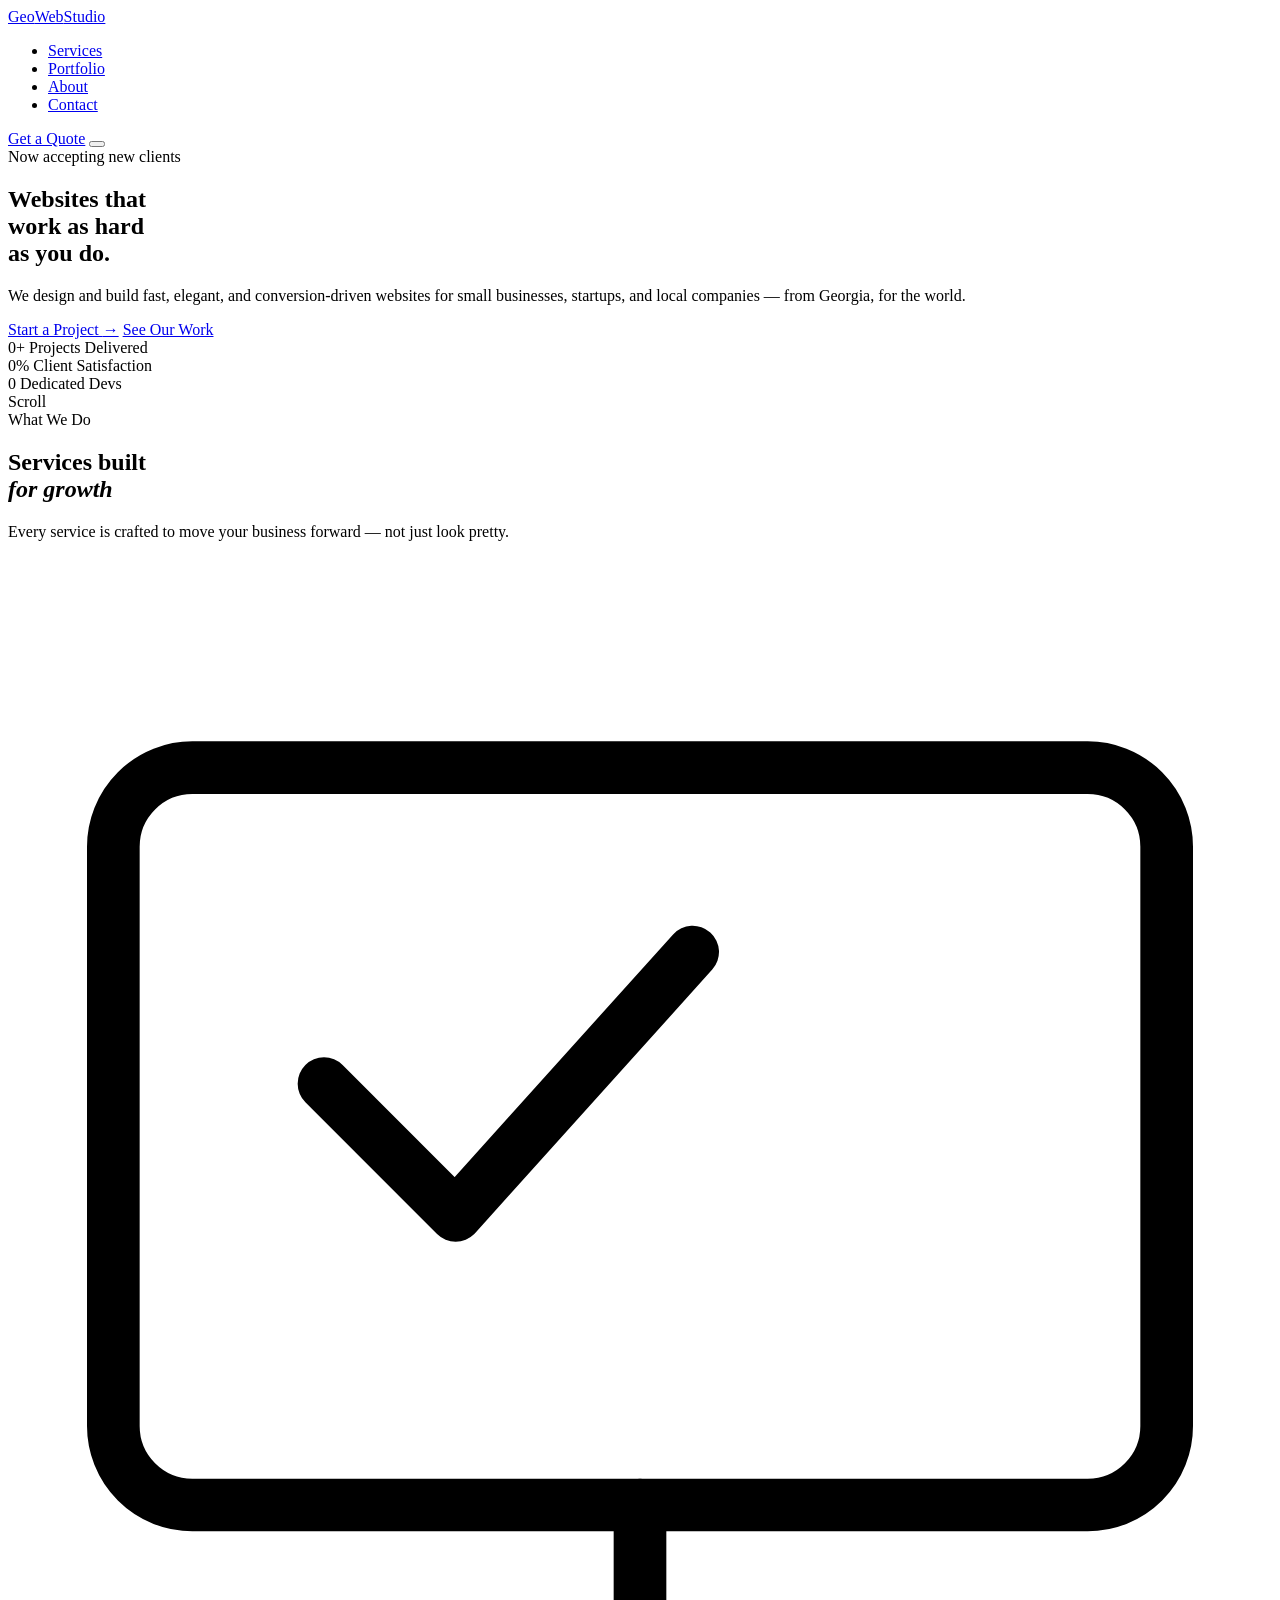
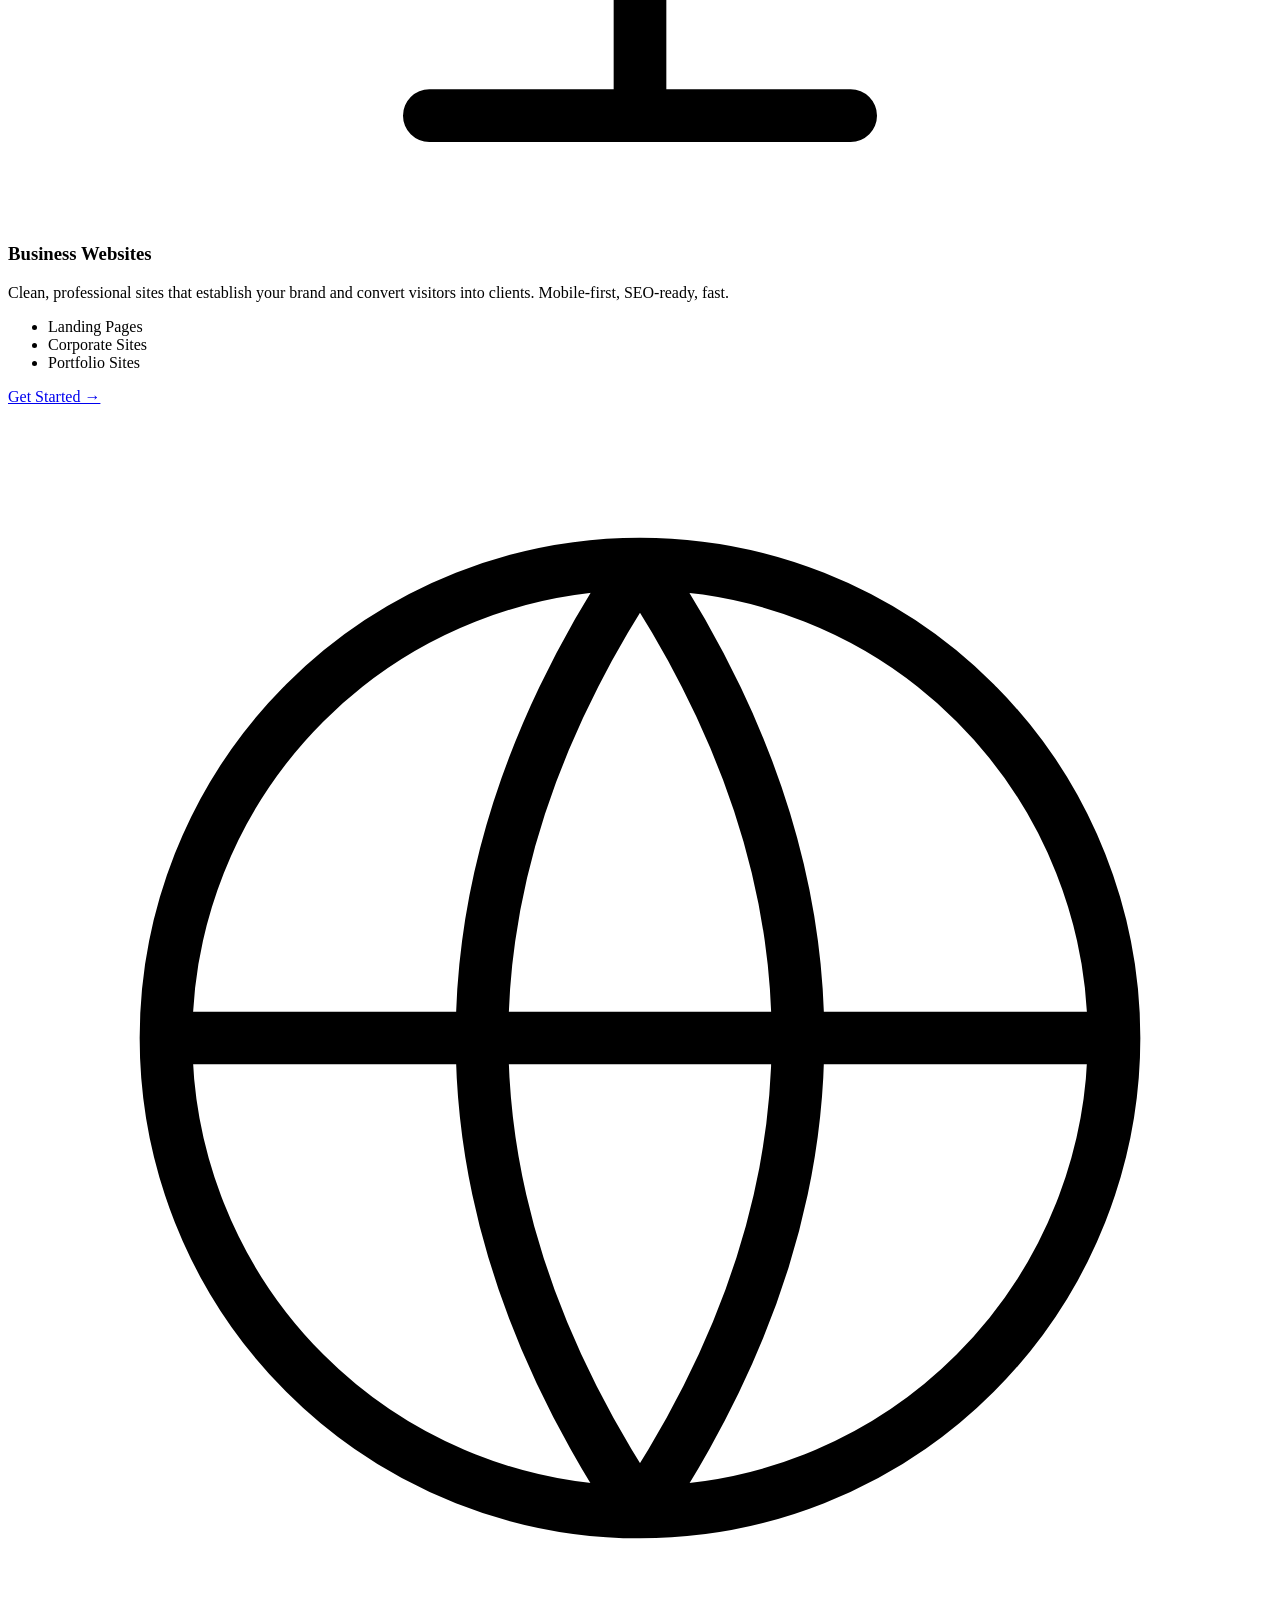
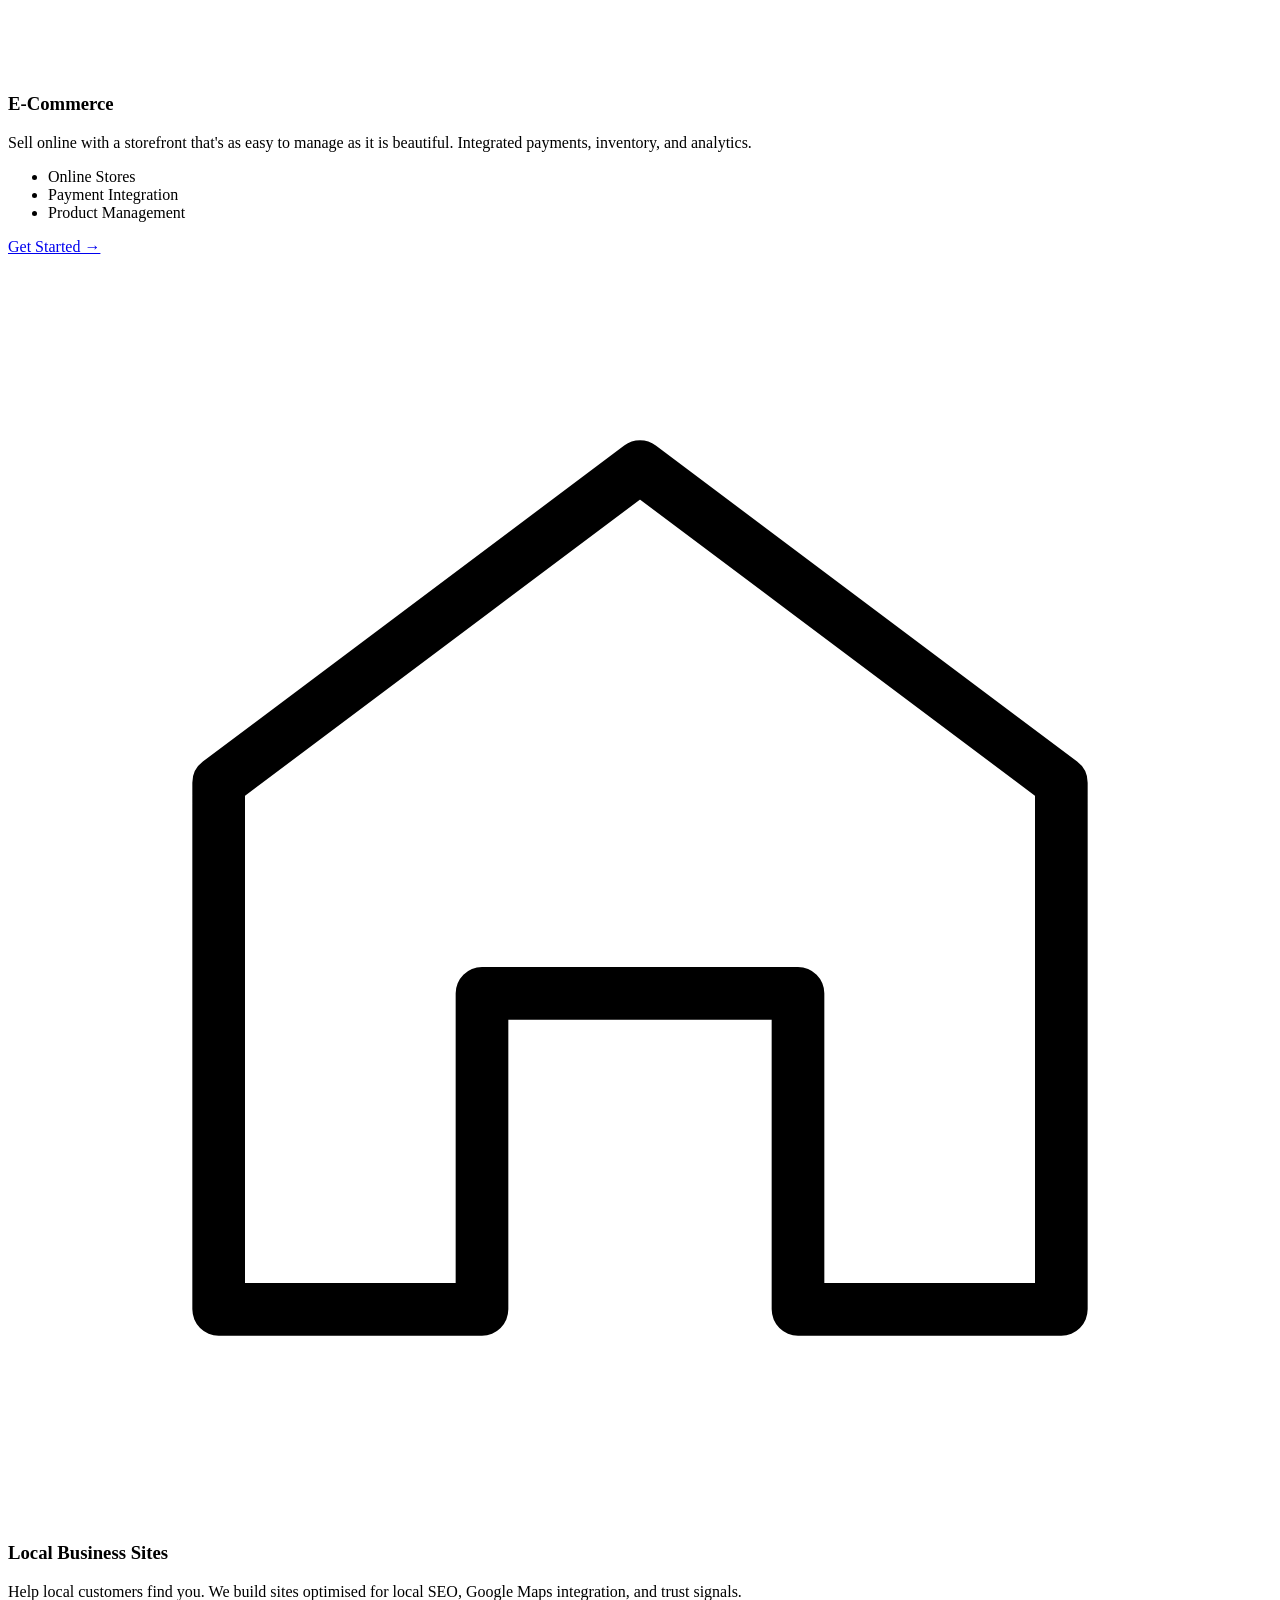
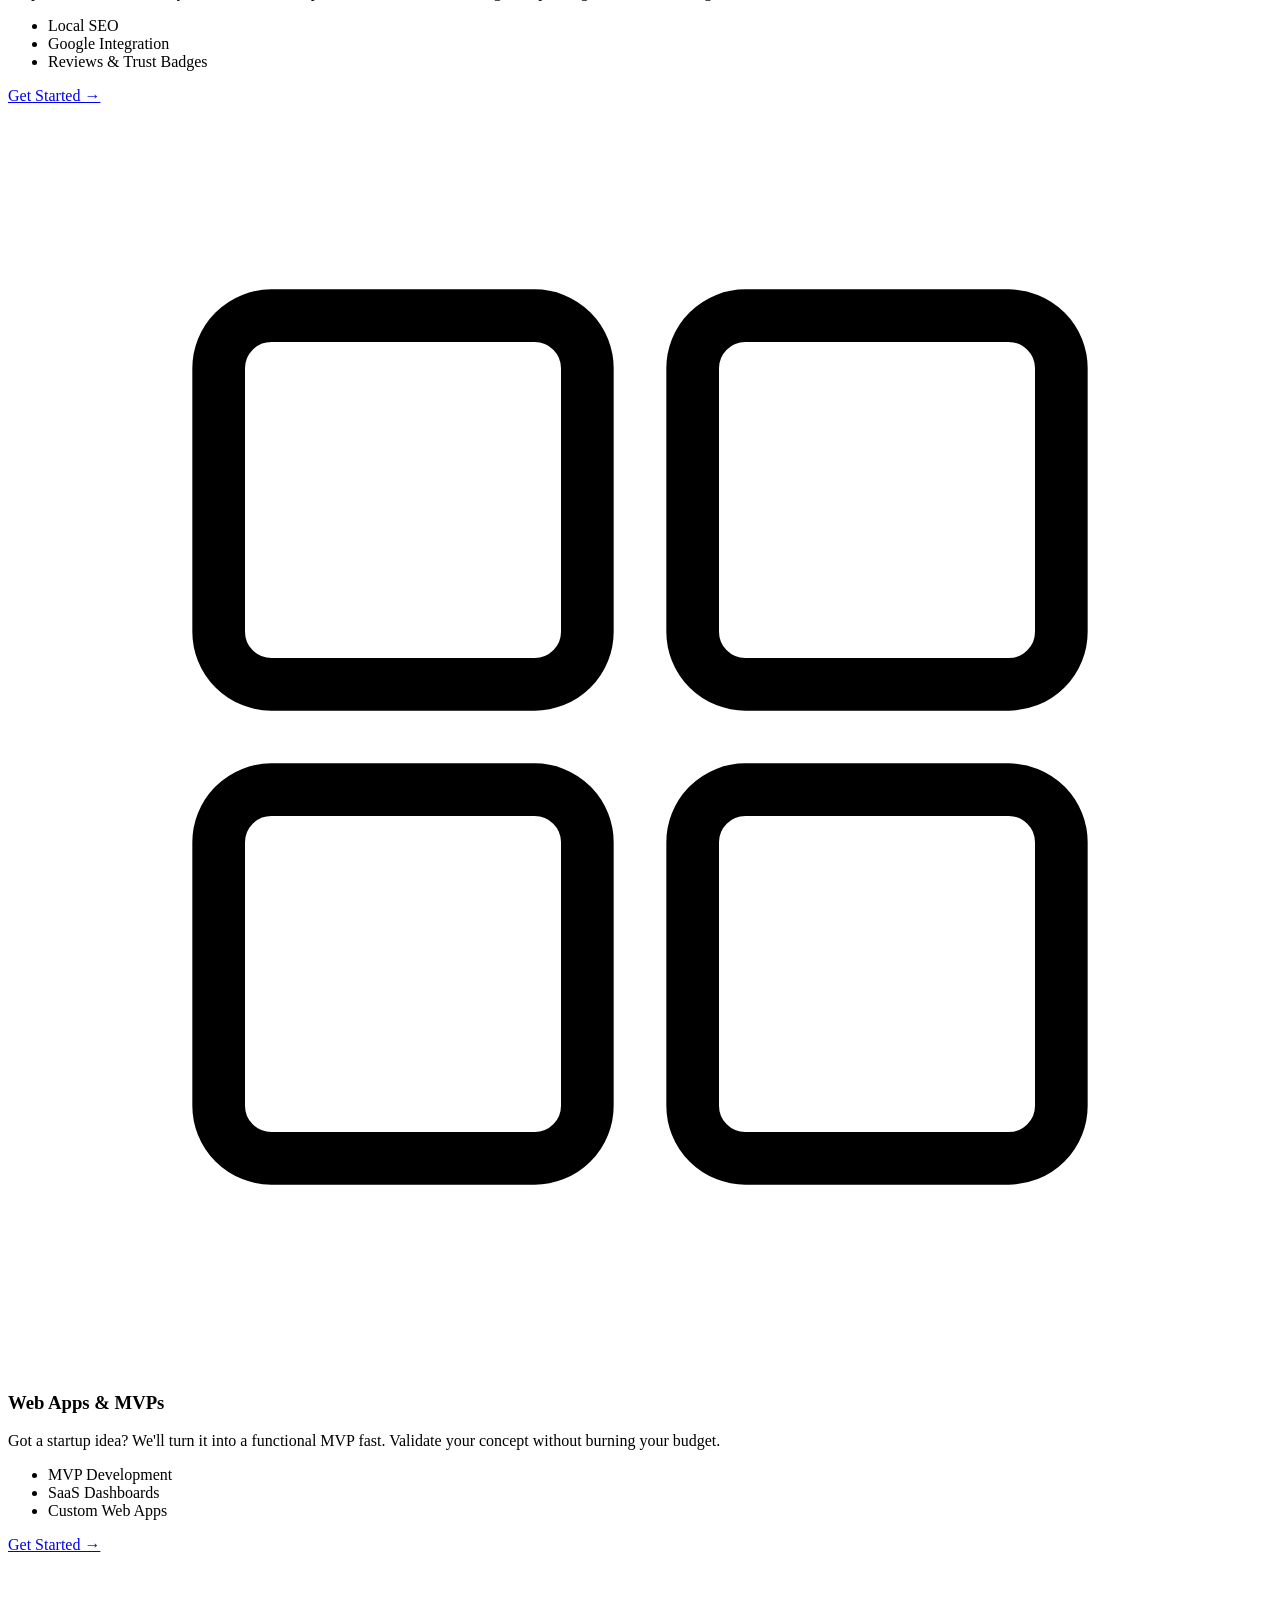
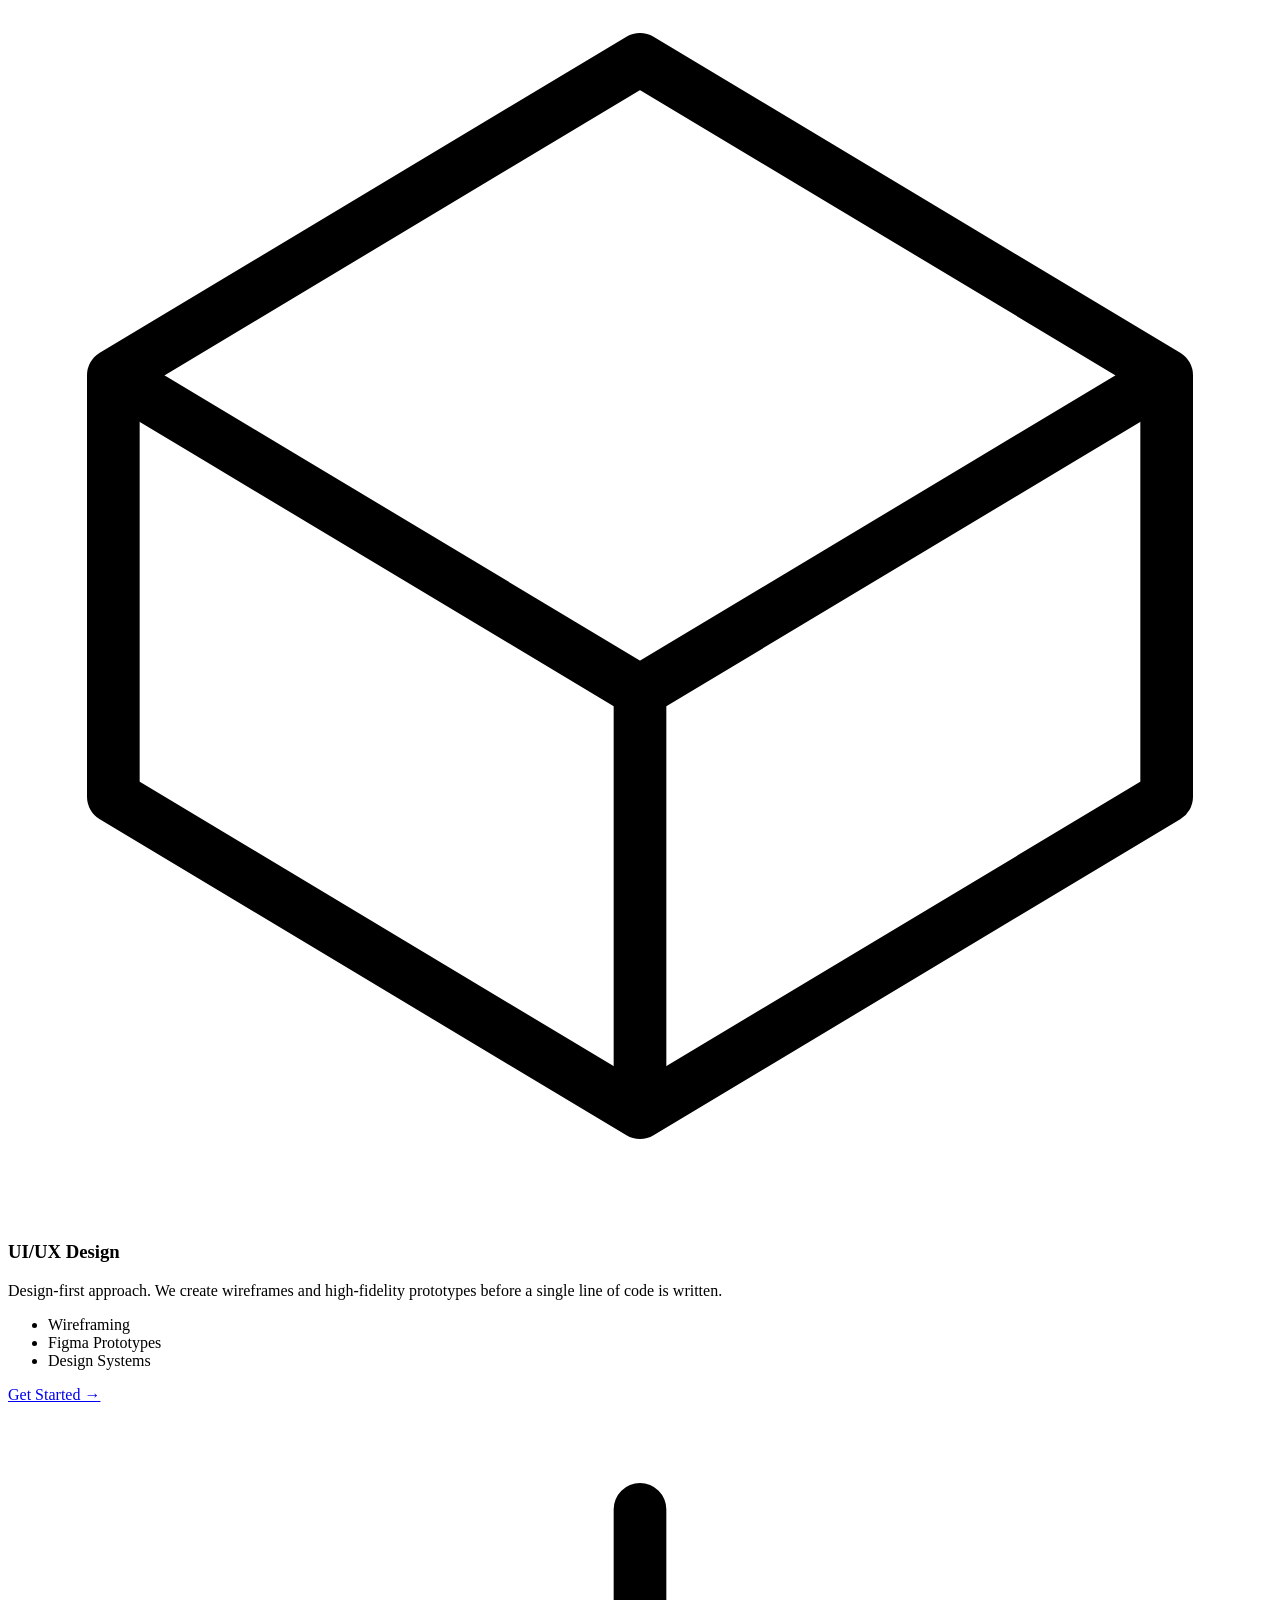
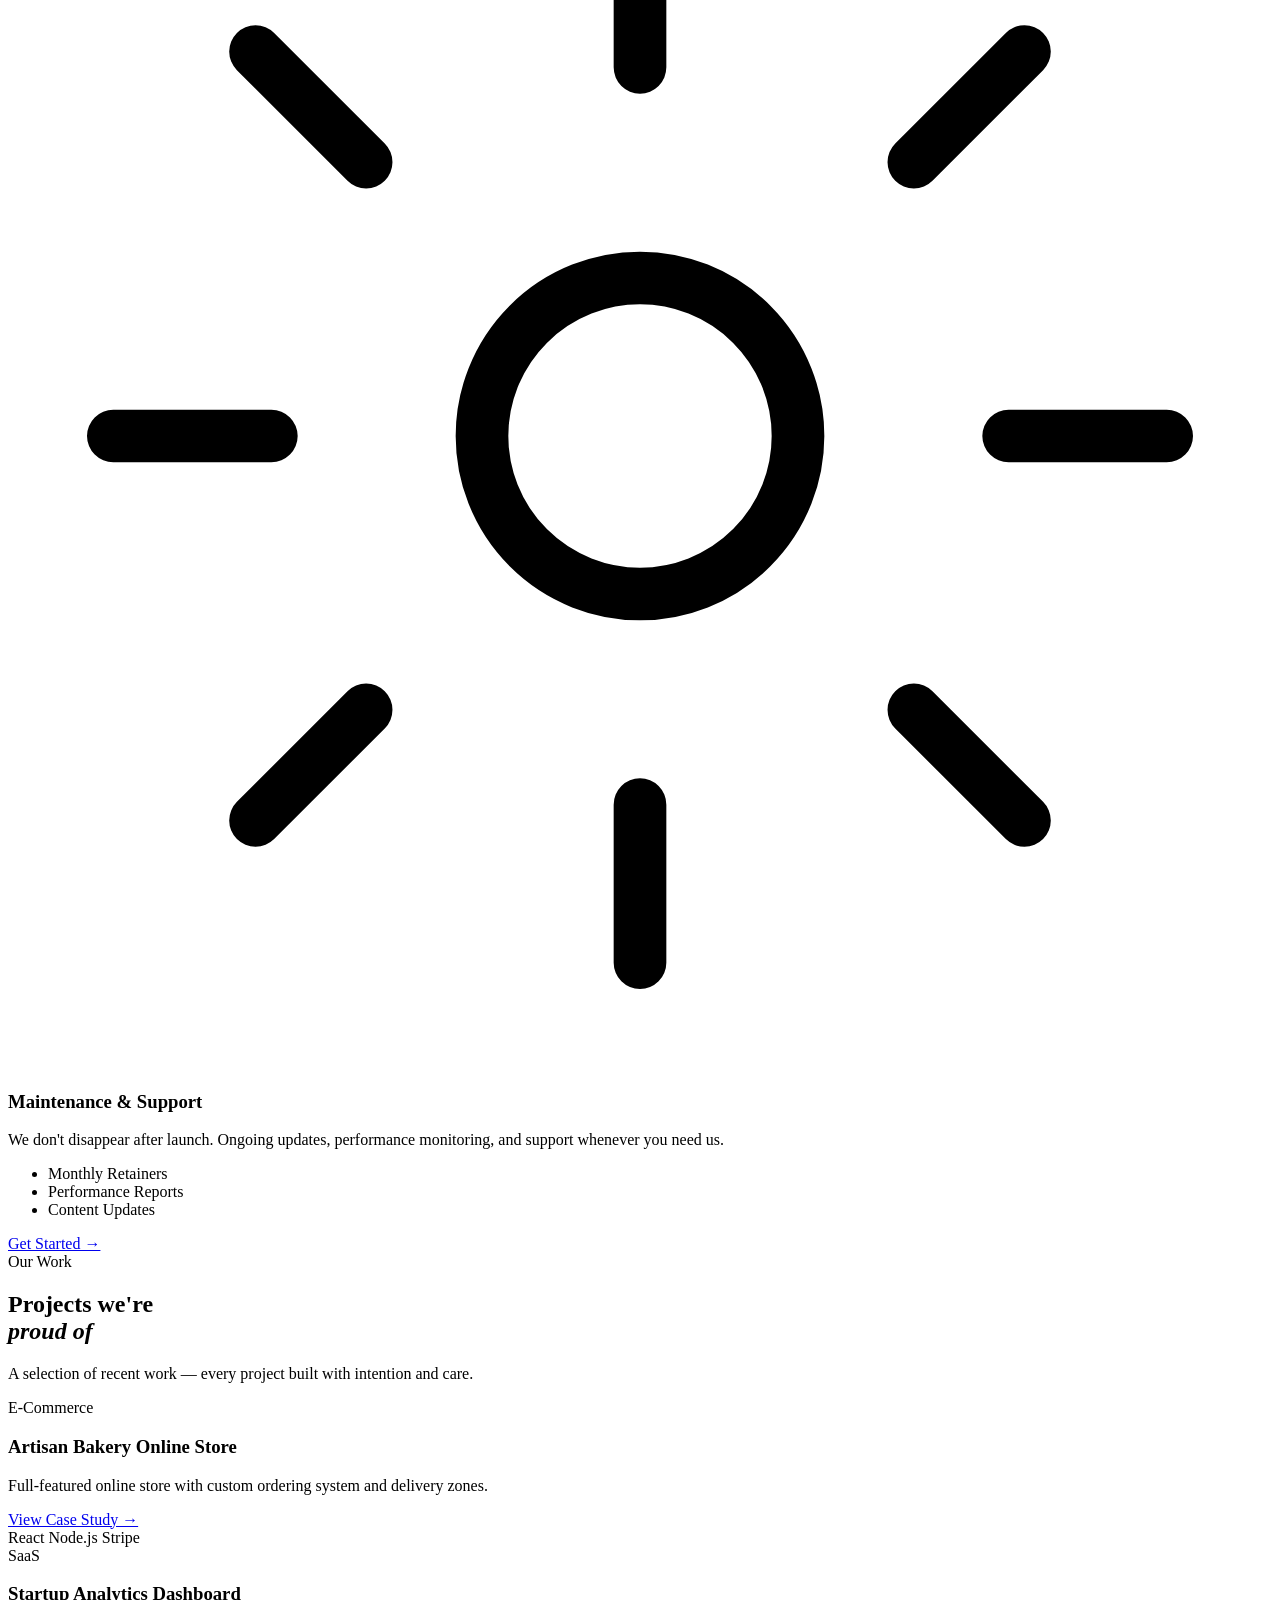
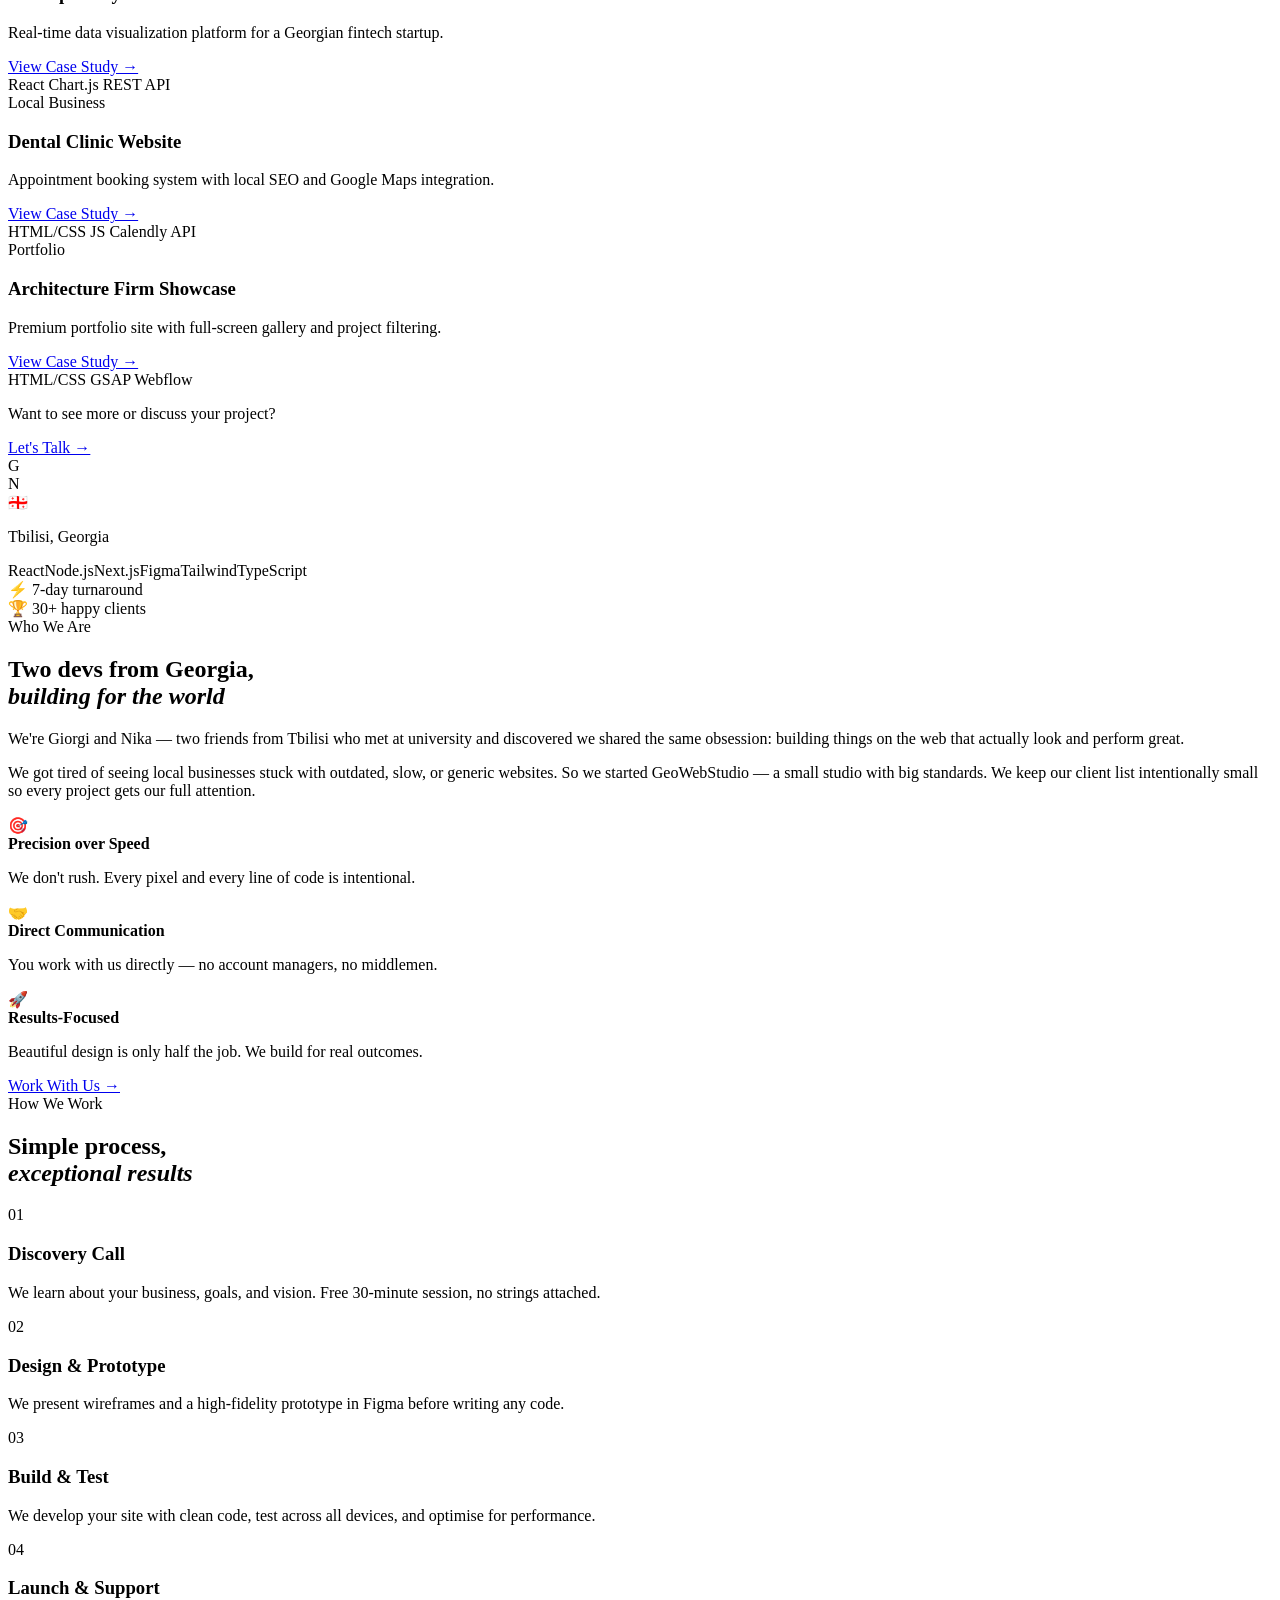
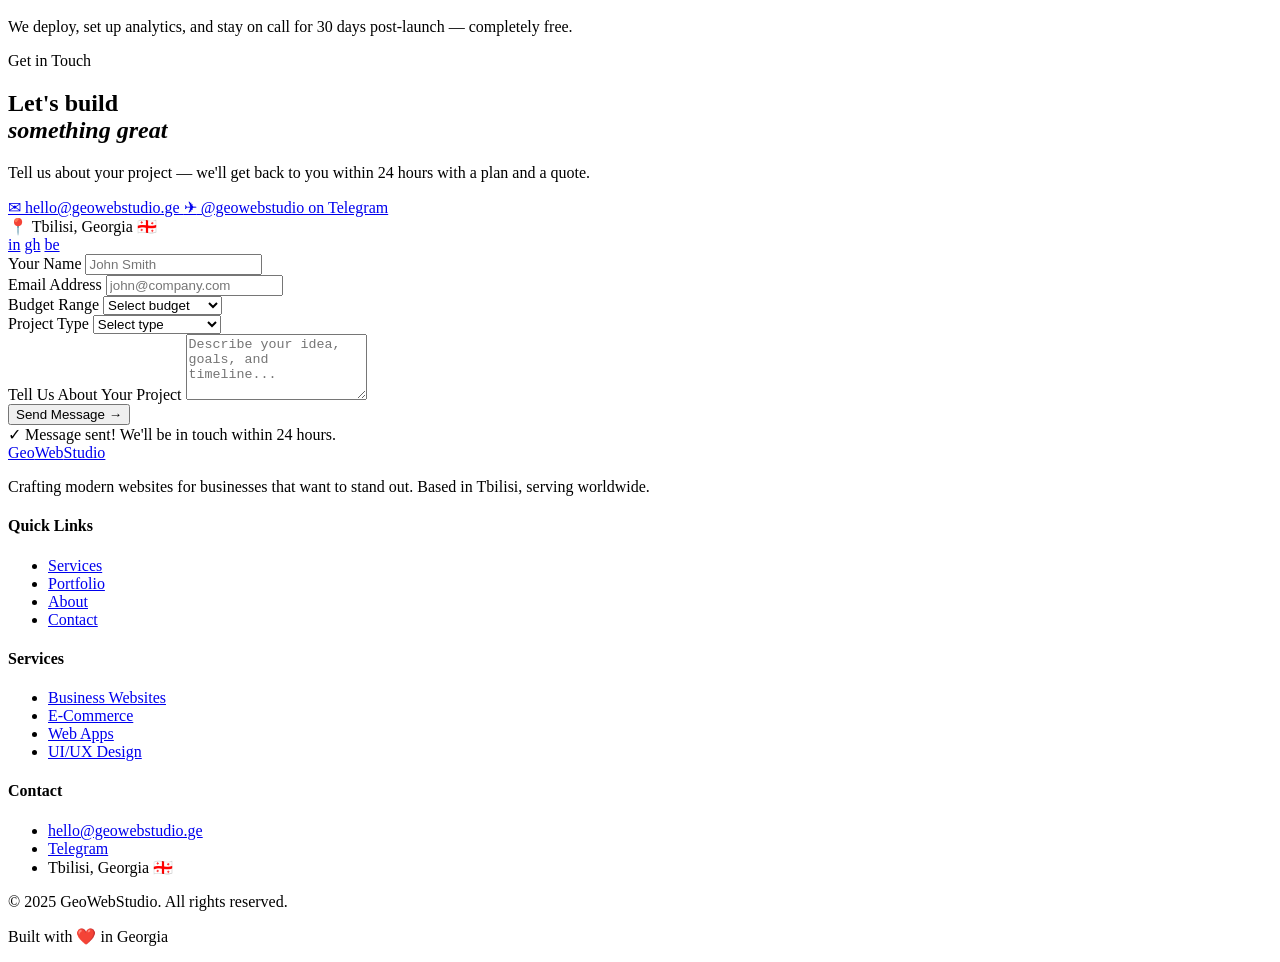
==== index.html @ 7c2bcd70 "first commit" ====
<!DOCTYPE html>
<html lang="en">
<head>
  <meta charset="UTF-8" />
  <meta name="viewport" content="width=device-width, initial-scale=1.0" />
  <title>GeoWebStudio — Modern Websites for Modern Businesses</title>
  <meta name="description" content="We craft fast, elegant, and modern websites for small businesses, startups, and local companies. Based in Georgia." />
  <link rel="stylesheet" href="css/style.css" />
  <link rel="preconnect" href="https://fonts.googleapis.com" />
  <link rel="preconnect" href="https://fonts.gstatic.com" crossorigin />
  <link href="https://fonts.googleapis.com/css2?family=Syne:wght@400;600;700;800&family=DM+Sans:ital,opsz,wght@0,9..40,300;0,9..40,400;0,9..40,500;1,9..40,300&display=swap" rel="stylesheet" />
</head>
<body>

  <!-- ===== CURSOR ===== -->
  <div class="cursor" id="cursor"></div>
  <div class="cursor-follower" id="cursorFollower"></div>

  <!-- ===== NAV ===== -->
  <nav class="nav" id="nav">
    <div class="nav__inner">
      <a href="#hero" class="nav__logo">
        <span class="logo-geo">Geo</span><span class="logo-web">Web</span><span class="logo-studio">Studio</span>
      </a>
      <ul class="nav__links" id="navLinks">
        <li><a href="#services" class="nav__link">Services</a></li>
        <li><a href="#portfolio" class="nav__link">Portfolio</a></li>
        <li><a href="#about" class="nav__link">About</a></li>
        <li><a href="#contact" class="nav__link">Contact</a></li>
      </ul>
      <a href="#contact" class="btn btn--sm nav__cta">Get a Quote</a>
      <button class="nav__hamburger" id="hamburger" aria-label="Toggle menu">
        <span></span><span></span><span></span>
      </button>
    </div>
  </nav>

  <!-- ===== HERO ===== -->
  <section class="hero" id="hero">
    <div class="hero__bg">
      <div class="hero__orb hero__orb--1"></div>
      <div class="hero__orb hero__orb--2"></div>
      <div class="hero__orb hero__orb--3"></div>
      <div class="hero__grid"></div>
    </div>
    <div class="container hero__container">
      <div class="hero__badge reveal">
        <span class="badge__dot"></span>
        <span>Now accepting new clients</span>
      </div>
      <h1 class="hero__headline reveal reveal--delay-1">
        Websites that<br />
        <span class="gradient-text">work as hard</span><br />
        as you do.
      </h1>
      <p class="hero__sub reveal reveal--delay-2">
        We design and build fast, elegant, and conversion-driven websites for small businesses, startups, and local companies — from Georgia, for the world.
      </p>
      <div class="hero__actions reveal reveal--delay-3">
        <a href="#contact" class="btn btn--primary">Start a Project <span class="btn__arrow">→</span></a>
        <a href="#portfolio" class="btn btn--ghost">See Our Work</a>
      </div>
      <div class="hero__stats reveal reveal--delay-4">
        <div class="stat">
          <span class="stat__num" data-target="30">0</span><span class="stat__num">+</span>
          <span class="stat__label">Projects Delivered</span>
        </div>
        <div class="stat__divider"></div>
        <div class="stat">
          <span class="stat__num" data-target="100">0</span><span class="stat__num">%</span>
          <span class="stat__label">Client Satisfaction</span>
        </div>
        <div class="stat__divider"></div>
        <div class="stat">
          <span class="stat__num" data-target="2">0</span>
          <span class="stat__label">Dedicated Devs</span>
        </div>
      </div>
    </div>
    <div class="hero__scroll-hint">
      <span>Scroll</span>
      <div class="scroll-line"></div>
    </div>
  </section>

  <!-- ===== SERVICES ===== -->
  <section class="services section" id="services">
    <div class="container">
      <div class="section-header reveal">
        <span class="section-tag">What We Do</span>
        <h2 class="section-title">Services built<br /><em>for growth</em></h2>
        <p class="section-sub">Every service is crafted to move your business forward — not just look pretty.</p>
      </div>
      <div class="services__grid">

        <div class="service-card reveal">
          <div class="service-card__icon">
            <svg viewBox="0 0 48 48" fill="none" xmlns="http://www.w3.org/2000/svg">
              <rect x="4" y="8" width="40" height="28" rx="3" stroke="currentColor" stroke-width="2"/>
              <path d="M16 44h16M24 36v8" stroke="currentColor" stroke-width="2" stroke-linecap="round"/>
              <path d="M12 20l5 5 9-10" stroke="currentColor" stroke-width="2" stroke-linecap="round" stroke-linejoin="round"/>
            </svg>
          </div>
          <h3 class="service-card__title">Business Websites</h3>
          <p class="service-card__desc">Clean, professional sites that establish your brand and convert visitors into clients. Mobile-first, SEO-ready, fast.</p>
          <ul class="service-card__list">
            <li>Landing Pages</li>
            <li>Corporate Sites</li>
            <li>Portfolio Sites</li>
          </ul>
          <a href="#contact" class="service-card__link">Get Started →</a>
        </div>

        <div class="service-card reveal reveal--delay-1">
          <div class="service-card__icon">
            <svg viewBox="0 0 48 48" fill="none" xmlns="http://www.w3.org/2000/svg">
              <circle cx="24" cy="24" r="18" stroke="currentColor" stroke-width="2"/>
              <path d="M6 24h36M24 6c-4 6-6 12-6 18s2 12 6 18M24 6c4 6 6 12 6 18s-2 12-6 18" stroke="currentColor" stroke-width="2"/>
            </svg>
          </div>
          <h3 class="service-card__title">E-Commerce</h3>
          <p class="service-card__desc">Sell online with a storefront that's as easy to manage as it is beautiful. Integrated payments, inventory, and analytics.</p>
          <ul class="service-card__list">
            <li>Online Stores</li>
            <li>Payment Integration</li>
            <li>Product Management</li>
          </ul>
          <a href="#contact" class="service-card__link">Get Started →</a>
        </div>

        <div class="service-card reveal reveal--delay-2">
          <div class="service-card__icon">
            <svg viewBox="0 0 48 48" fill="none" xmlns="http://www.w3.org/2000/svg">
              <path d="M8 40V20L24 8l16 12v20H30V28H18v12H8z" stroke="currentColor" stroke-width="2" stroke-linejoin="round"/>
            </svg>
          </div>
          <h3 class="service-card__title">Local Business Sites</h3>
          <p class="service-card__desc">Help local customers find you. We build sites optimised for local SEO, Google Maps integration, and trust signals.</p>
          <ul class="service-card__list">
            <li>Local SEO</li>
            <li>Google Integration</li>
            <li>Reviews & Trust Badges</li>
          </ul>
          <a href="#contact" class="service-card__link">Get Started →</a>
        </div>

        <div class="service-card reveal reveal--delay-3">
          <div class="service-card__icon">
            <svg viewBox="0 0 48 48" fill="none" xmlns="http://www.w3.org/2000/svg">
              <rect x="8" y="8" width="14" height="14" rx="2" stroke="currentColor" stroke-width="2"/>
              <rect x="26" y="8" width="14" height="14" rx="2" stroke="currentColor" stroke-width="2"/>
              <rect x="8" y="26" width="14" height="14" rx="2" stroke="currentColor" stroke-width="2"/>
              <rect x="26" y="26" width="14" height="14" rx="2" stroke="currentColor" stroke-width="2"/>
            </svg>
          </div>
          <h3 class="service-card__title">Web Apps & MVPs</h3>
          <p class="service-card__desc">Got a startup idea? We'll turn it into a functional MVP fast. Validate your concept without burning your budget.</p>
          <ul class="service-card__list">
            <li>MVP Development</li>
            <li>SaaS Dashboards</li>
            <li>Custom Web Apps</li>
          </ul>
          <a href="#contact" class="service-card__link">Get Started →</a>
        </div>

        <div class="service-card reveal reveal--delay-1">
          <div class="service-card__icon">
            <svg viewBox="0 0 48 48" fill="none" xmlns="http://www.w3.org/2000/svg">
              <path d="M24 4L4 16v16l20 12 20-12V16L24 4z" stroke="currentColor" stroke-width="2" stroke-linejoin="round"/>
              <path d="M4 16l20 12 20-12M24 28v16" stroke="currentColor" stroke-width="2"/>
            </svg>
          </div>
          <h3 class="service-card__title">UI/UX Design</h3>
          <p class="service-card__desc">Design-first approach. We create wireframes and high-fidelity prototypes before a single line of code is written.</p>
          <ul class="service-card__list">
            <li>Wireframing</li>
            <li>Figma Prototypes</li>
            <li>Design Systems</li>
          </ul>
          <a href="#contact" class="service-card__link">Get Started →</a>
        </div>

        <div class="service-card reveal reveal--delay-2">
          <div class="service-card__icon">
            <svg viewBox="0 0 48 48" fill="none" xmlns="http://www.w3.org/2000/svg">
              <circle cx="24" cy="24" r="6" stroke="currentColor" stroke-width="2"/>
              <path d="M24 4v6M24 38v6M4 24h6M38 24h6M9.4 9.4l4.2 4.2M34.4 34.4l4.2 4.2M9.4 38.6l4.2-4.2M34.4 13.6l4.2-4.2" stroke="currentColor" stroke-width="2" stroke-linecap="round"/>
            </svg>
          </div>
          <h3 class="service-card__title">Maintenance & Support</h3>
          <p class="service-card__desc">We don't disappear after launch. Ongoing updates, performance monitoring, and support whenever you need us.</p>
          <ul class="service-card__list">
            <li>Monthly Retainers</li>
            <li>Performance Reports</li>
            <li>Content Updates</li>
          </ul>
          <a href="#contact" class="service-card__link">Get Started →</a>
        </div>

      </div>
    </div>
  </section>

  <!-- ===== PORTFOLIO ===== -->
  <section class="portfolio section" id="portfolio">
    <div class="container">
      <div class="section-header reveal">
        <span class="section-tag">Our Work</span>
        <h2 class="section-title">Projects we're<br /><em>proud of</em></h2>
        <p class="section-sub">A selection of recent work — every project built with intention and care.</p>
      </div>
      <div class="portfolio__grid">

        <div class="project-card project-card--wide reveal">
          <div class="project-card__img project-card__img--1">
            <div class="project-card__overlay">
              <span class="project-card__tag">E-Commerce</span>
              <h3 class="project-card__title">Artisan Bakery Online Store</h3>
              <p>Full-featured online store with custom ordering system and delivery zones.</p>
              <a href="#contact" class="project-card__btn">View Case Study →</a>
            </div>
          </div>
          <div class="project-card__meta">
            <span class="project-tag">React</span>
            <span class="project-tag">Node.js</span>
            <span class="project-tag">Stripe</span>
          </div>
        </div>

        <div class="project-card reveal reveal--delay-1">
          <div class="project-card__img project-card__img--2">
            <div class="project-card__overlay">
              <span class="project-card__tag">SaaS</span>
              <h3 class="project-card__title">Startup Analytics Dashboard</h3>
              <p>Real-time data visualization platform for a Georgian fintech startup.</p>
              <a href="#contact" class="project-card__btn">View Case Study →</a>
            </div>
          </div>
          <div class="project-card__meta">
            <span class="project-tag">React</span>
            <span class="project-tag">Chart.js</span>
            <span class="project-tag">REST API</span>
          </div>
        </div>

        <div class="project-card reveal reveal--delay-2">
          <div class="project-card__img project-card__img--3">
            <div class="project-card__overlay">
              <span class="project-card__tag">Local Business</span>
              <h3 class="project-card__title">Dental Clinic Website</h3>
              <p>Appointment booking system with local SEO and Google Maps integration.</p>
              <a href="#contact" class="project-card__btn">View Case Study →</a>
            </div>
          </div>
          <div class="project-card__meta">
            <span class="project-tag">HTML/CSS</span>
            <span class="project-tag">JS</span>
            <span class="project-tag">Calendly API</span>
          </div>
        </div>

        <div class="project-card reveal reveal--delay-1">
          <div class="project-card__img project-card__img--4">
            <div class="project-card__overlay">
              <span class="project-card__tag">Portfolio</span>
              <h3 class="project-card__title">Architecture Firm Showcase</h3>
              <p>Premium portfolio site with full-screen gallery and project filtering.</p>
              <a href="#contact" class="project-card__btn">View Case Study →</a>
            </div>
          </div>
          <div class="project-card__meta">
            <span class="project-tag">HTML/CSS</span>
            <span class="project-tag">GSAP</span>
            <span class="project-tag">Webflow</span>
          </div>
        </div>

      </div>
      <div class="portfolio__cta reveal">
        <p>Want to see more or discuss your project?</p>
        <a href="#contact" class="btn btn--primary">Let's Talk →</a>
      </div>
    </div>
  </section>

  <!-- ===== ABOUT ===== -->
  <section class="about section" id="about">
    <div class="container about__container">
      <div class="about__visual reveal">
        <div class="about__card">
          <div class="about__avatar-row">
            <div class="about__avatar about__avatar--1">
              <span>G</span>
            </div>
            <div class="about__avatar about__avatar--2">
              <span>N</span>
            </div>
          </div>
          <div class="about__flag">🇬🇪</div>
          <p class="about__location">Tbilisi, Georgia</p>
          <div class="about__tech-stack">
            <span>React</span><span>Node.js</span><span>Next.js</span><span>Figma</span><span>Tailwind</span><span>TypeScript</span>
          </div>
        </div>
        <div class="about__floating-badge about__floating-badge--1">
          <span class="badge-icon">⚡</span> 7-day turnaround
        </div>
        <div class="about__floating-badge about__floating-badge--2">
          <span class="badge-icon">🏆</span> 30+ happy clients
        </div>
      </div>
      <div class="about__content reveal reveal--delay-1">
        <span class="section-tag">Who We Are</span>
        <h2 class="section-title">Two devs from Georgia,<br /><em>building for the world</em></h2>
        <p class="about__text">
          We're Giorgi and Nika — two friends from Tbilisi who met at university and discovered we shared the same obsession: building things on the web that actually look and perform great.
        </p>
        <p class="about__text">
          We got tired of seeing local businesses stuck with outdated, slow, or generic websites. So we started GeoWebStudio — a small studio with big standards. We keep our client list intentionally small so every project gets our full attention.
        </p>
        <div class="about__values">
          <div class="about__value">
            <span class="value-icon">🎯</span>
            <div>
              <strong>Precision over Speed</strong>
              <p>We don't rush. Every pixel and every line of code is intentional.</p>
            </div>
          </div>
          <div class="about__value">
            <span class="value-icon">🤝</span>
            <div>
              <strong>Direct Communication</strong>
              <p>You work with us directly — no account managers, no middlemen.</p>
            </div>
          </div>
          <div class="about__value">
            <span class="value-icon">🚀</span>
            <div>
              <strong>Results-Focused</strong>
              <p>Beautiful design is only half the job. We build for real outcomes.</p>
            </div>
          </div>
        </div>
        <a href="#contact" class="btn btn--primary">Work With Us →</a>
      </div>
    </div>
  </section>

  <!-- ===== PROCESS ===== -->
  <section class="process section">
    <div class="container">
      <div class="section-header reveal">
        <span class="section-tag">How We Work</span>
        <h2 class="section-title">Simple process,<br /><em>exceptional results</em></h2>
      </div>
      <div class="process__steps">
        <div class="process__step reveal">
          <div class="process__num">01</div>
          <div class="process__line"></div>
          <h3>Discovery Call</h3>
          <p>We learn about your business, goals, and vision. Free 30-minute session, no strings attached.</p>
        </div>
        <div class="process__step reveal reveal--delay-1">
          <div class="process__num">02</div>
          <div class="process__line"></div>
          <h3>Design & Prototype</h3>
          <p>We present wireframes and a high-fidelity prototype in Figma before writing any code.</p>
        </div>
        <div class="process__step reveal reveal--delay-2">
          <div class="process__num">03</div>
          <div class="process__line"></div>
          <h3>Build & Test</h3>
          <p>We develop your site with clean code, test across all devices, and optimise for performance.</p>
        </div>
        <div class="process__step reveal reveal--delay-3">
          <div class="process__num">04</div>
          <div class="process__line"></div>
          <h3>Launch & Support</h3>
          <p>We deploy, set up analytics, and stay on call for 30 days post-launch — completely free.</p>
        </div>
      </div>
    </div>
  </section>

  <!-- ===== CONTACT ===== -->
  <section class="contact section" id="contact">
    <div class="contact__bg">
      <div class="contact__orb contact__orb--1"></div>
      <div class="contact__orb contact__orb--2"></div>
    </div>
    <div class="container contact__container">
      <div class="contact__info reveal">
        <span class="section-tag">Get in Touch</span>
        <h2 class="section-title">Let's build<br /><em>something great</em></h2>
        <p class="contact__sub">Tell us about your project — we'll get back to you within 24 hours with a plan and a quote.</p>
        <div class="contact__details">
          <a href="mailto:hello@geowebstudio.ge" class="contact__detail">
            <span class="contact__detail-icon">✉</span>
            hello@geowebstudio.ge
          </a>
          <a href="https://t.me/geowebstudio" class="contact__detail">
            <span class="contact__detail-icon">✈</span>
            @geowebstudio on Telegram
          </a>
          <div class="contact__detail">
            <span class="contact__detail-icon">📍</span>
            Tbilisi, Georgia 🇬🇪
          </div>
        </div>
        <div class="contact__social">
          <a href="#" class="social-link" aria-label="LinkedIn">in</a>
          <a href="#" class="social-link" aria-label="GitHub">gh</a>
          <a href="#" class="social-link" aria-label="Behance">be</a>
        </div>
      </div>
      <div class="contact__form-wrap reveal reveal--delay-1">
        <form class="contact__form" id="contactForm" novalidate>
          <div class="form-group">
            <label for="name">Your Name</label>
            <input type="text" id="name" name="name" placeholder="John Smith" required />
          </div>
          <div class="form-group">
            <label for="email">Email Address</label>
            <input type="email" id="email" name="email" placeholder="john@company.com" required />
          </div>
          <div class="form-row">
            <div class="form-group">
              <label for="budget">Budget Range</label>
              <select id="budget" name="budget">
                <option value="">Select budget</option>
                <option>Under $500</option>
                <option>$500 – $1,000</option>
                <option>$1,000 – $3,000</option>
                <option>$3,000+</option>
              </select>
            </div>
            <div class="form-group">
              <label for="type">Project Type</label>
              <select id="type" name="type">
                <option value="">Select type</option>
                <option>Business Website</option>
                <option>E-Commerce</option>
                <option>Web App / MVP</option>
                <option>UI/UX Design</option>
                <option>Other</option>
              </select>
            </div>
          </div>
          <div class="form-group">
            <label for="message">Tell Us About Your Project</label>
            <textarea id="message" name="message" rows="4" placeholder="Describe your idea, goals, and timeline..." required></textarea>
          </div>
          <button type="submit" class="btn btn--primary btn--full" id="submitBtn">
            Send Message <span class="btn__arrow">→</span>
          </button>
          <div class="form__success" id="formSuccess">
            <span>✓</span> Message sent! We'll be in touch within 24 hours.
          </div>
        </form>
      </div>
    </div>
  </section>

  <!-- ===== FOOTER ===== -->
  <footer class="footer">
    <div class="container footer__container">
      <div class="footer__brand">
        <a href="#hero" class="nav__logo">
          <span class="logo-geo">Geo</span><span class="logo-web">Web</span><span class="logo-studio">Studio</span>
        </a>
        <p>Crafting modern websites for businesses that want to stand out. Based in Tbilisi, serving worldwide.</p>
      </div>
      <div class="footer__links">
        <h4>Quick Links</h4>
        <ul>
          <li><a href="#services">Services</a></li>
          <li><a href="#portfolio">Portfolio</a></li>
          <li><a href="#about">About</a></li>
          <li><a href="#contact">Contact</a></li>
        </ul>
      </div>
      <div class="footer__links">
        <h4>Services</h4>
        <ul>
          <li><a href="#contact">Business Websites</a></li>
          <li><a href="#contact">E-Commerce</a></li>
          <li><a href="#contact">Web Apps</a></li>
          <li><a href="#contact">UI/UX Design</a></li>
        </ul>
      </div>
      <div class="footer__links">
        <h4>Contact</h4>
        <ul>
          <li><a href="mailto:hello@geowebstudio.ge">hello@geowebstudio.ge</a></li>
          <li><a href="https://t.me/geowebstudio">Telegram</a></li>
          <li><span>Tbilisi, Georgia 🇬🇪</span></li>
        </ul>
      </div>
    </div>
    <div class="footer__bottom">
      <div class="container">
        <p>&copy; 2025 GeoWebStudio. All rights reserved.</p>
        <p>Built with ❤️ in Georgia</p>
      </div>
    </div>
  </footer>

  <script src="js/main.js"></script>
</body>
</html>
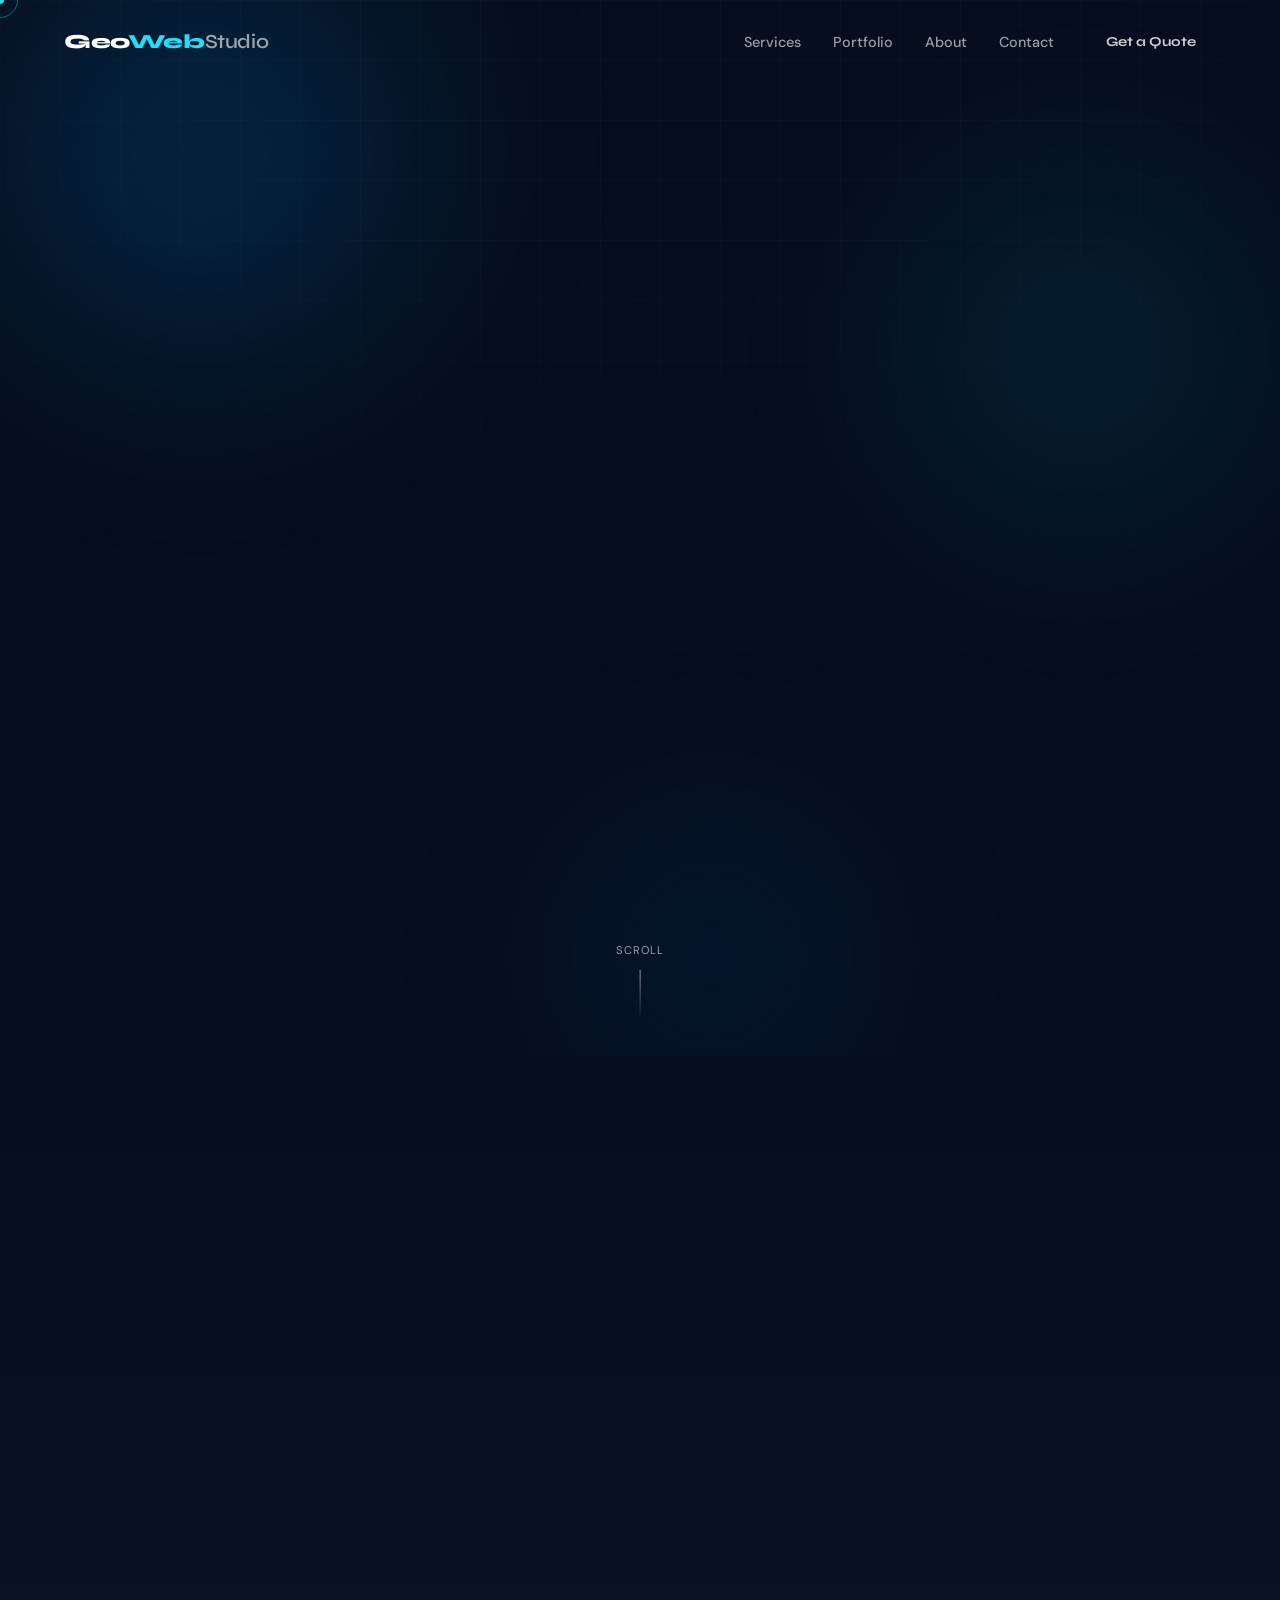
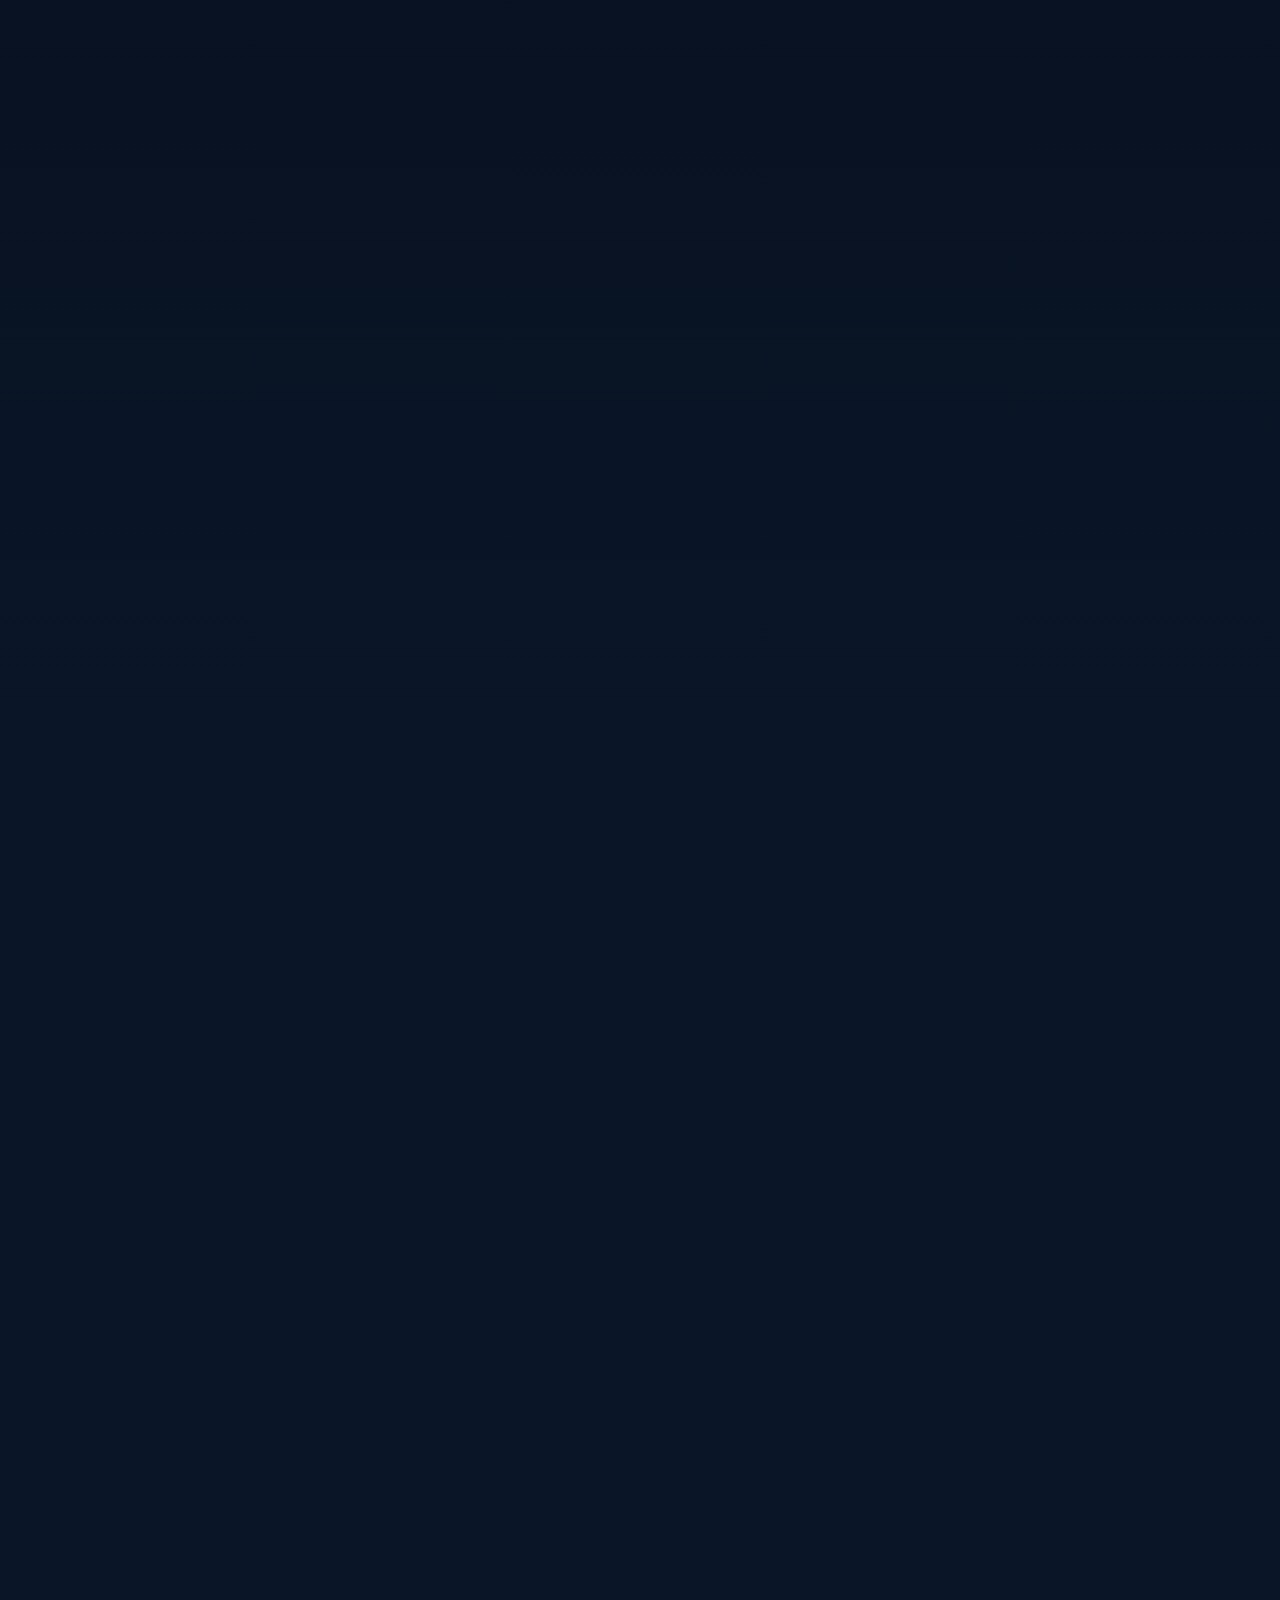
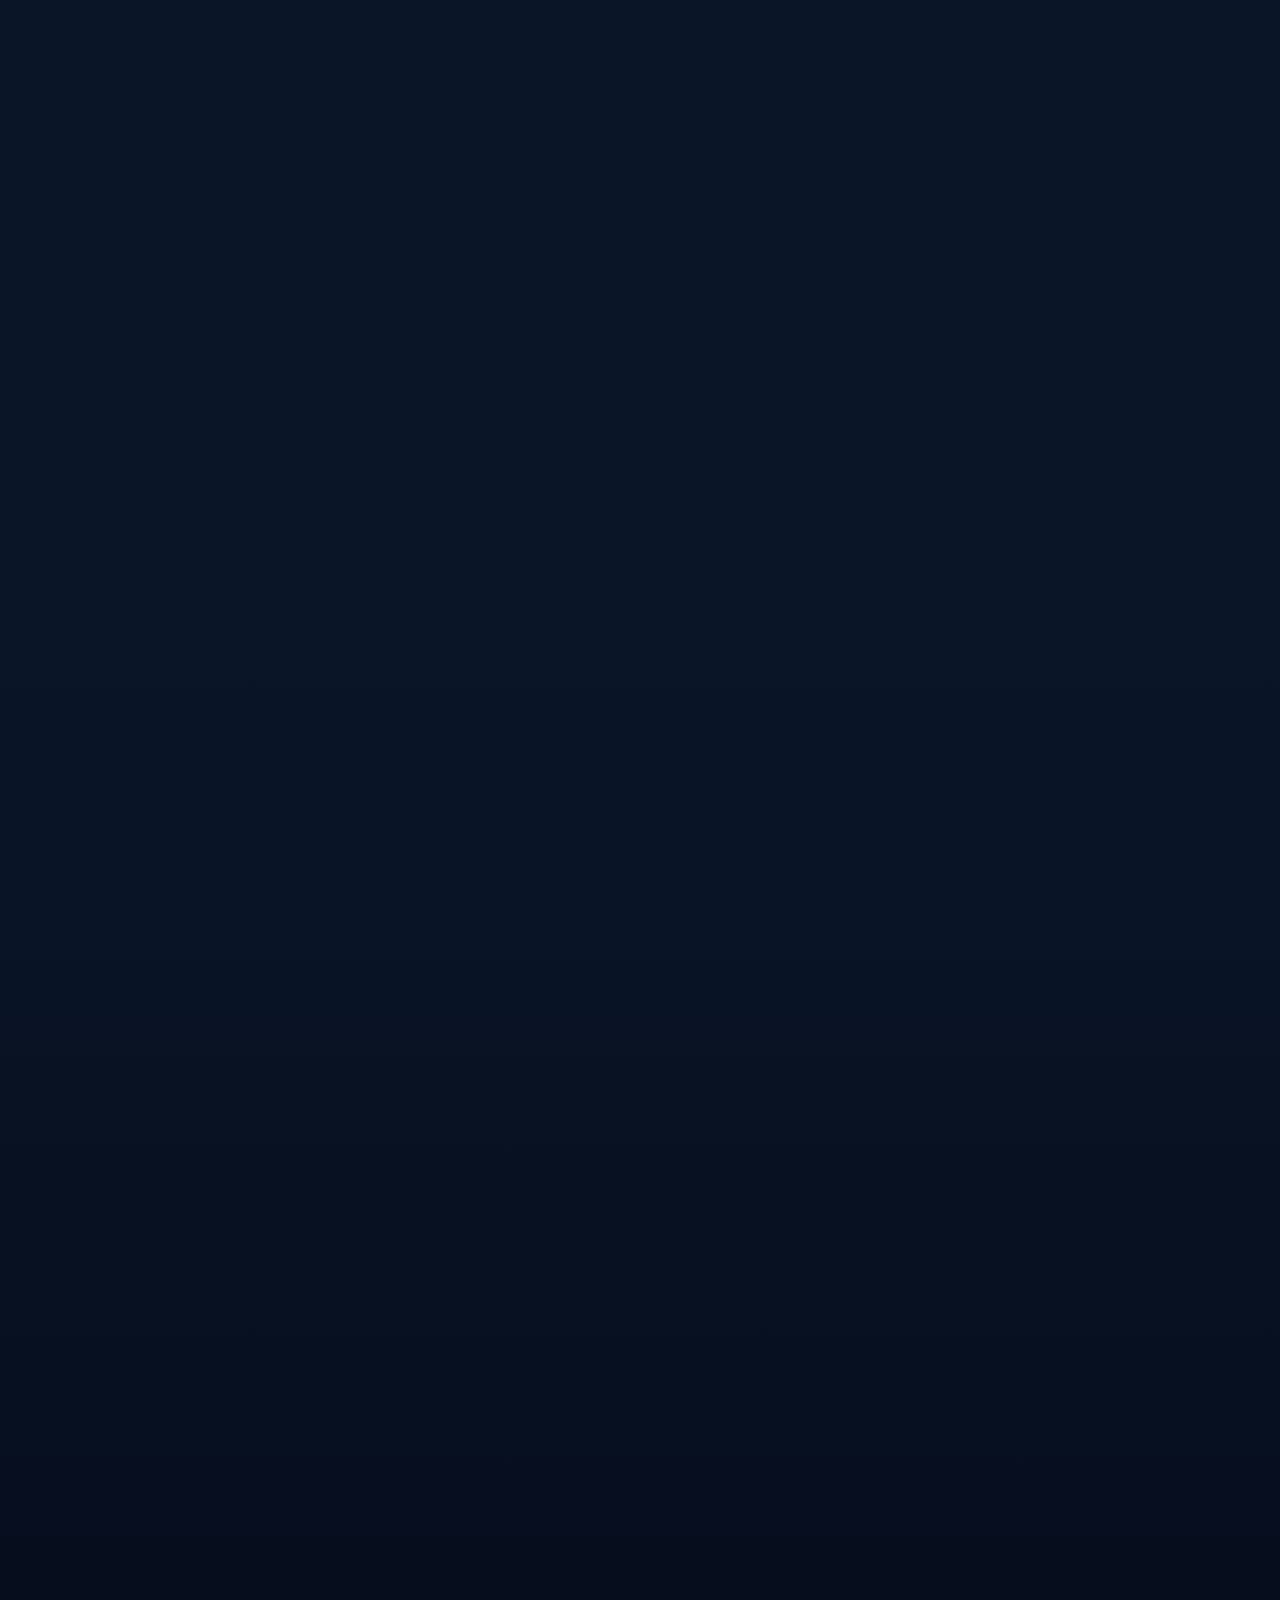
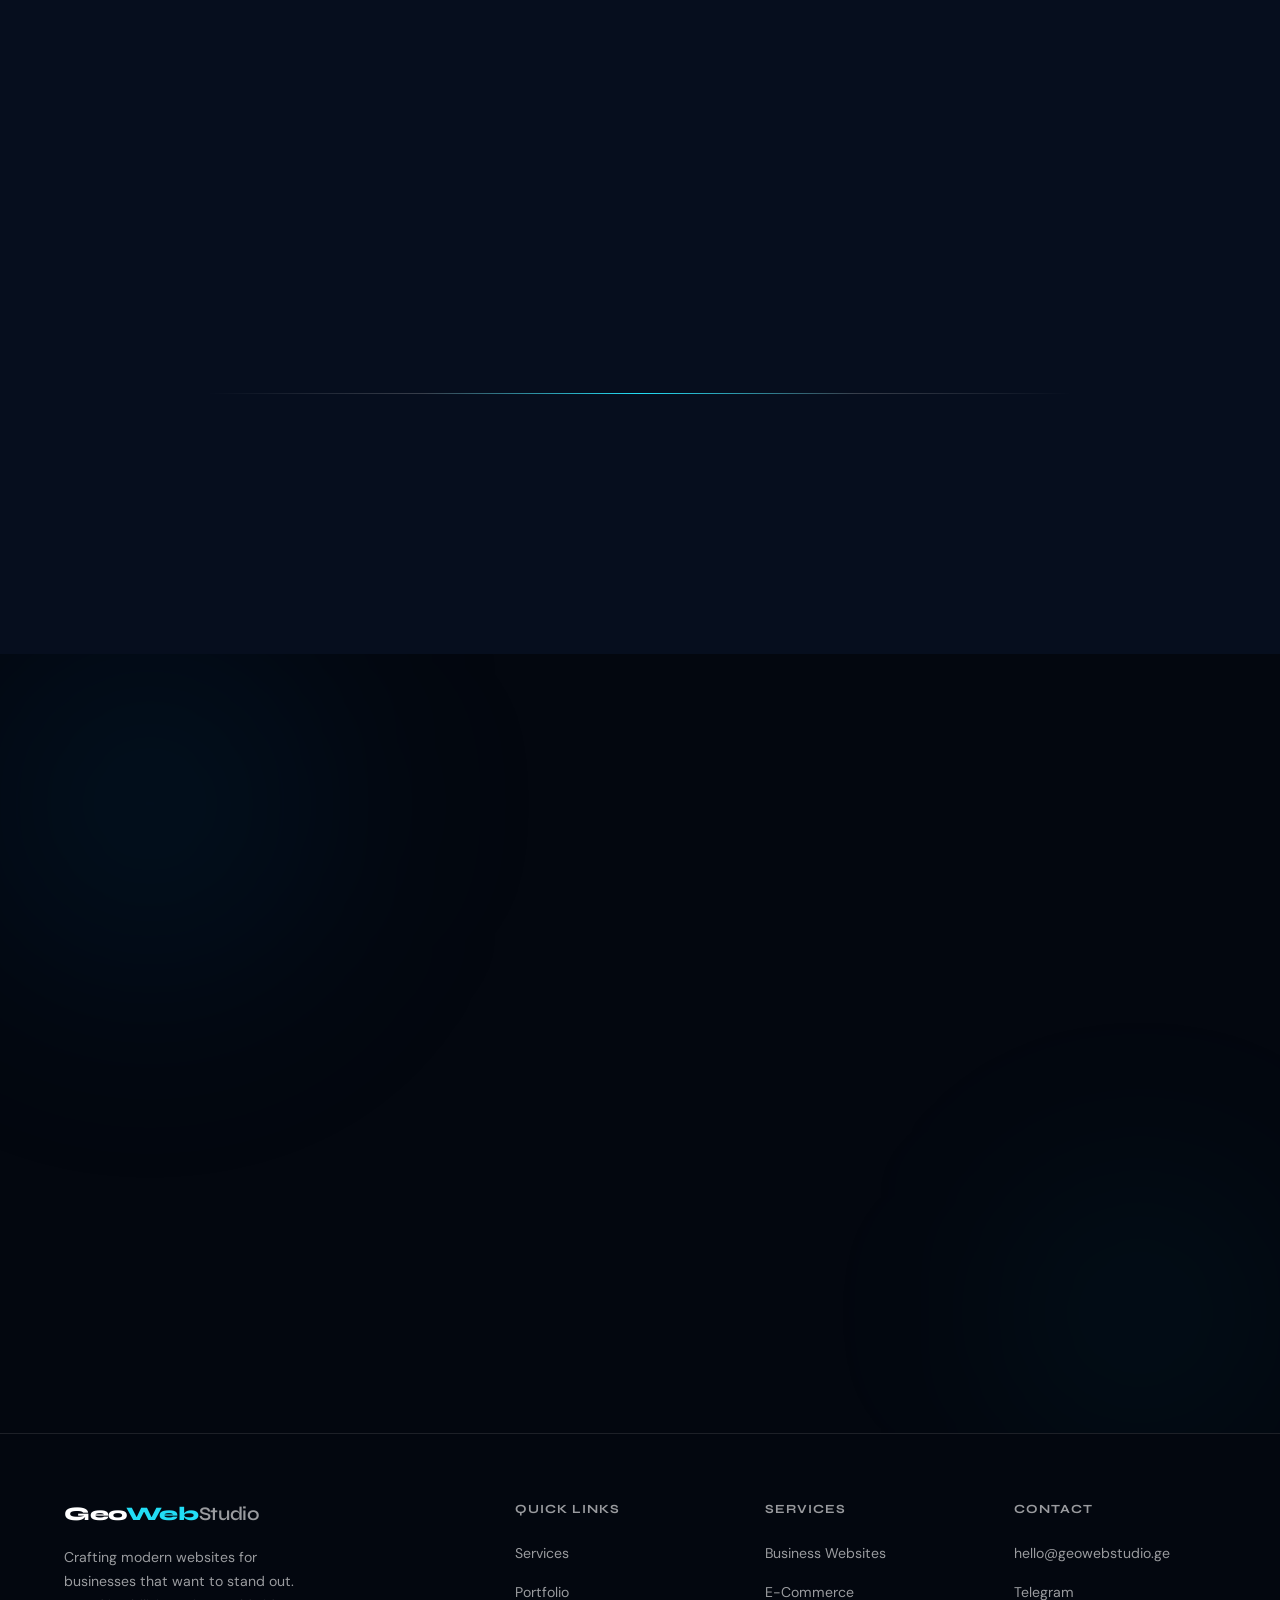
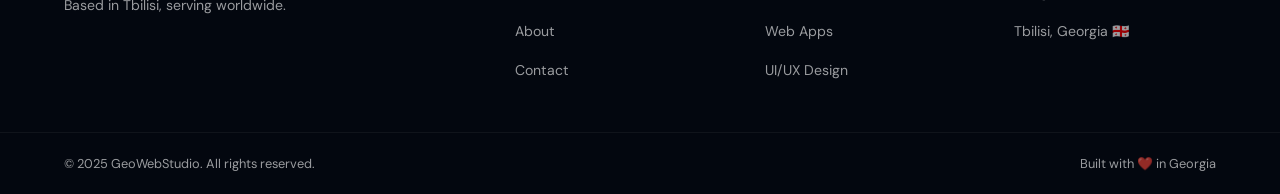
==== commit 8d96b285: "." ====
--- a/index.html
+++ b/index.html
@@ -5,7 +5,7 @@
   <meta name="viewport" content="width=device-width, initial-scale=1.0" />
   <title>GeoWebStudio — Modern Websites for Modern Businesses</title>
   <meta name="description" content="We craft fast, elegant, and modern websites for small businesses, startups, and local companies. Based in Georgia." />
-  <link rel="stylesheet" href="css/style.css" />
+  <link rel="stylesheet" href="/style.css" />
   <link rel="preconnect" href="https://fonts.googleapis.com" />
   <link rel="preconnect" href="https://fonts.gstatic.com" crossorigin />
   <link href="https://fonts.googleapis.com/css2?family=Syne:wght@400;600;700;800&family=DM+Sans:ital,opsz,wght@0,9..40,300;0,9..40,400;0,9..40,500;1,9..40,300&display=swap" rel="stylesheet" />
--- a/style.css
+++ b/style.css
@@ -0,0 +1,1172 @@
+/* ===================================================
+   GeoWebStudio — Main Stylesheet
+   Author: GeoWebStudio
+   =================================================== */
+
+/* ---- CSS Variables ---- */
+:root {
+  --navy-950: #03070f;
+  --navy-900: #060e1e;
+  --navy-800: #0a1628;
+  --navy-700: #0e1e36;
+  --navy-600: #122745;
+  --navy-500: #1a3a5c;
+  --blue-400: #2d6ca8;
+  --cyan-500: #00c8e0;
+  --cyan-400: #22ddf5;
+  --cyan-300: #6ef0ff;
+  --cyan-glow: rgba(0, 200, 224, 0.15);
+  --cyan-glow-strong: rgba(0, 200, 224, 0.35);
+  --white: #ffffff;
+  --white-80: rgba(255,255,255,0.8);
+  --white-60: rgba(255,255,255,0.6);
+  --white-20: rgba(255,255,255,0.2);
+  --white-10: rgba(255,255,255,0.1);
+  --white-05: rgba(255,255,255,0.05);
+
+  --font-display: 'Syne', sans-serif;
+  --font-body: 'DM Sans', sans-serif;
+
+  --radius-sm: 8px;
+  --radius-md: 14px;
+  --radius-lg: 20px;
+  --radius-xl: 28px;
+
+  --transition: 0.3s cubic-bezier(0.4, 0, 0.2, 1);
+  --transition-slow: 0.6s cubic-bezier(0.4, 0, 0.2, 1);
+  --shadow-card: 0 4px 32px rgba(0,0,0,0.4), 0 0 0 1px rgba(255,255,255,0.05);
+  --shadow-glow: 0 0 40px rgba(0, 200, 224, 0.2);
+}
+
+/* ---- Reset & Base ---- */
+*, *::before, *::after { box-sizing: border-box; margin: 0; padding: 0; }
+
+html {
+  scroll-behavior: smooth;
+  font-size: 16px;
+}
+
+body {
+  font-family: var(--font-body);
+  background: var(--navy-900);
+  color: var(--white-80);
+  line-height: 1.7;
+  overflow-x: hidden;
+  cursor: none;
+}
+
+img { max-width: 100%; display: block; }
+
+a { color: inherit; text-decoration: none; }
+
+ul { list-style: none; }
+
+/* ---- Custom Cursor ---- */
+.cursor {
+  width: 8px; height: 8px;
+  background: var(--cyan-400);
+  border-radius: 50%;
+  position: fixed;
+  pointer-events: none;
+  z-index: 9999;
+  transform: translate(-50%, -50%);
+  transition: width 0.2s, height 0.2s, background 0.2s;
+}
+.cursor-follower {
+  width: 36px; height: 36px;
+  border: 1.5px solid rgba(0, 200, 224, 0.5);
+  border-radius: 50%;
+  position: fixed;
+  pointer-events: none;
+  z-index: 9998;
+  transform: translate(-50%, -50%);
+  transition: all 0.12s ease;
+}
+.cursor--hover { width: 16px; height: 16px; background: var(--cyan-500); }
+.cursor-follower--hover { width: 56px; height: 56px; border-color: var(--cyan-400); }
+
+/* ---- Container ---- */
+.container {
+  max-width: 1200px;
+  margin: 0 auto;
+  padding: 0 24px;
+}
+
+/* ---- Section Defaults ---- */
+.section { padding: 100px 0; position: relative; }
+
+.section-tag {
+  display: inline-block;
+  font-family: var(--font-display);
+  font-size: 0.72rem;
+  font-weight: 600;
+  letter-spacing: 0.18em;
+  text-transform: uppercase;
+  color: var(--cyan-400);
+  border: 1px solid rgba(0,200,224,0.3);
+  padding: 5px 14px;
+  border-radius: 100px;
+  margin-bottom: 20px;
+  background: rgba(0,200,224,0.06);
+}
+
+.section-header {
+  text-align: center;
+  max-width: 560px;
+  margin: 0 auto 64px;
+}
+
+.section-title {
+  font-family: var(--font-display);
+  font-size: clamp(2rem, 4vw, 2.8rem);
+  font-weight: 800;
+  line-height: 1.1;
+  color: var(--white);
+  margin-bottom: 16px;
+}
+.section-title em {
+  font-style: normal;
+  background: linear-gradient(135deg, var(--cyan-400), var(--cyan-300));
+  -webkit-background-clip: text;
+  -webkit-text-fill-color: transparent;
+  background-clip: text;
+}
+
+.section-sub {
+  color: var(--white-60);
+  font-size: 1.05rem;
+}
+
+/* ---- Gradient Text ---- */
+.gradient-text {
+  background: linear-gradient(135deg, var(--cyan-400) 0%, var(--cyan-300) 60%, #a8edff 100%);
+  -webkit-background-clip: text;
+  -webkit-text-fill-color: transparent;
+  background-clip: text;
+}
+
+/* ---- Buttons ---- */
+.btn {
+  display: inline-flex;
+  align-items: center;
+  gap: 8px;
+  font-family: var(--font-display);
+  font-size: 0.95rem;
+  font-weight: 700;
+  padding: 14px 28px;
+  border-radius: 100px;
+  cursor: pointer;
+  transition: var(--transition);
+  border: none;
+  text-decoration: none;
+  position: relative;
+  overflow: hidden;
+}
+.btn::after {
+  content: '';
+  position: absolute;
+  inset: 0;
+  background: rgba(255,255,255,0.08);
+  opacity: 0;
+  transition: opacity 0.2s;
+}
+.btn:hover::after { opacity: 1; }
+.btn--sm { padding: 10px 20px; font-size: 0.85rem; }
+.btn--full { width: 100%; justify-content: center; }
+
+.btn--primary {
+  background: linear-gradient(135deg, var(--cyan-500), var(--cyan-400));
+  color: var(--navy-950);
+}
+.btn--primary:hover {
+  transform: translateY(-2px);
+  box-shadow: 0 8px 32px rgba(0,200,224,0.4);
+}
+.btn--primary:active { transform: translateY(0); }
+
+.btn--ghost {
+  background: var(--white-10);
+  color: var(--white);
+  border: 1px solid var(--white-20);
+  backdrop-filter: blur(8px);
+}
+.btn--ghost:hover {
+  background: var(--white-20);
+  transform: translateY(-2px);
+}
+
+.btn__arrow { transition: transform 0.2s; }
+.btn:hover .btn__arrow { transform: translateX(4px); }
+
+/* ---- Reveal Animations ---- */
+.reveal {
+  opacity: 0;
+  transform: translateY(28px);
+  transition: opacity 0.7s ease, transform 0.7s ease;
+}
+.reveal.visible { opacity: 1; transform: none; }
+.reveal--delay-1 { transition-delay: 0.12s; }
+.reveal--delay-2 { transition-delay: 0.24s; }
+.reveal--delay-3 { transition-delay: 0.36s; }
+.reveal--delay-4 { transition-delay: 0.48s; }
+
+/* =============================================
+   NAV
+   ============================================= */
+.nav {
+  position: fixed;
+  top: 0; left: 0; right: 0;
+  z-index: 1000;
+  padding: 20px 0;
+  transition: padding 0.3s, background 0.3s, backdrop-filter 0.3s;
+}
+.nav.scrolled {
+  padding: 12px 0;
+  background: rgba(6, 14, 30, 0.85);
+  backdrop-filter: blur(20px);
+  border-bottom: 1px solid var(--white-10);
+}
+.nav__inner {
+  max-width: 1200px;
+  margin: 0 auto;
+  padding: 0 24px;
+  display: flex;
+  align-items: center;
+  gap: 32px;
+}
+.nav__logo {
+  font-family: var(--font-display);
+  font-size: 1.25rem;
+  font-weight: 800;
+  margin-right: auto;
+  letter-spacing: -0.02em;
+}
+.logo-geo { color: var(--white); }
+.logo-web { color: var(--cyan-400); }
+.logo-studio { color: var(--white-60); font-weight: 600; }
+
+.nav__links {
+  display: flex;
+  align-items: center;
+  gap: 32px;
+}
+.nav__link {
+  font-size: 0.9rem;
+  font-weight: 500;
+  color: var(--white-60);
+  transition: color 0.2s;
+  position: relative;
+}
+.nav__link::after {
+  content: '';
+  position: absolute;
+  bottom: -4px; left: 0;
+  width: 0; height: 2px;
+  background: var(--cyan-400);
+  border-radius: 2px;
+  transition: width 0.3s;
+}
+.nav__link:hover { color: var(--white); }
+.nav__link:hover::after { width: 100%; }
+
+.nav__hamburger {
+  display: none;
+  flex-direction: column;
+  gap: 5px;
+  background: none;
+  border: none;
+  cursor: pointer;
+  padding: 4px;
+}
+.nav__hamburger span {
+  display: block;
+  width: 24px; height: 2px;
+  background: var(--white);
+  border-radius: 2px;
+  transition: var(--transition);
+}
+.nav__hamburger.open span:nth-child(1) { transform: translateY(7px) rotate(45deg); }
+.nav__hamburger.open span:nth-child(2) { opacity: 0; }
+.nav__hamburger.open span:nth-child(3) { transform: translateY(-7px) rotate(-45deg); }
+
+/* =============================================
+   HERO
+   ============================================= */
+.hero {
+  min-height: 100vh;
+  display: flex;
+  align-items: center;
+  position: relative;
+  overflow: hidden;
+  padding: 120px 0 80px;
+}
+
+.hero__bg {
+  position: absolute;
+  inset: 0;
+  pointer-events: none;
+}
+.hero__orb {
+  position: absolute;
+  border-radius: 50%;
+  filter: blur(80px);
+}
+.hero__orb--1 {
+  width: 600px; height: 600px;
+  top: -150px; left: -100px;
+  background: radial-gradient(circle, rgba(0,100,160,0.35) 0%, transparent 70%);
+}
+.hero__orb--2 {
+  width: 500px; height: 500px;
+  top: 100px; right: -50px;
+  background: radial-gradient(circle, rgba(0,200,224,0.12) 0%, transparent 70%);
+}
+.hero__orb--3 {
+  width: 400px; height: 400px;
+  bottom: -100px; left: 40%;
+  background: radial-gradient(circle, rgba(0,60,120,0.25) 0%, transparent 70%);
+}
+.hero__grid {
+  position: absolute;
+  inset: 0;
+  background-image:
+    linear-gradient(rgba(255,255,255,0.025) 1px, transparent 1px),
+    linear-gradient(90deg, rgba(255,255,255,0.025) 1px, transparent 1px);
+  background-size: 60px 60px;
+  mask-image: radial-gradient(ellipse 80% 60% at 50% 0%, black 30%, transparent 100%);
+}
+
+.hero__container { position: relative; z-index: 2; max-width: 780px; }
+
+.hero__badge {
+  display: inline-flex;
+  align-items: center;
+  gap: 10px;
+  font-size: 0.85rem;
+  font-weight: 500;
+  color: var(--cyan-300);
+  background: rgba(0,200,224,0.08);
+  border: 1px solid rgba(0,200,224,0.2);
+  padding: 8px 18px;
+  border-radius: 100px;
+  margin-bottom: 28px;
+}
+.badge__dot {
+  width: 7px; height: 7px;
+  background: var(--cyan-400);
+  border-radius: 50%;
+  animation: pulse 2s ease-in-out infinite;
+}
+@keyframes pulse {
+  0%, 100% { box-shadow: 0 0 0 0 rgba(0,200,224,0.6); }
+  50% { box-shadow: 0 0 0 6px rgba(0,200,224,0); }
+}
+
+.hero__headline {
+  font-family: var(--font-display);
+  font-size: clamp(2.8rem, 7vw, 5.2rem);
+  font-weight: 800;
+  line-height: 1.05;
+  color: var(--white);
+  margin-bottom: 24px;
+  letter-spacing: -0.03em;
+}
+
+.hero__sub {
+  font-size: clamp(1rem, 2vw, 1.2rem);
+  color: var(--white-60);
+  max-width: 540px;
+  margin-bottom: 40px;
+  font-weight: 300;
+}
+
+.hero__actions {
+  display: flex;
+  flex-wrap: wrap;
+  gap: 14px;
+  margin-bottom: 60px;
+}
+
+.hero__stats {
+  display: flex;
+  align-items: center;
+  gap: 32px;
+  flex-wrap: wrap;
+}
+.stat { text-align: left; }
+.stat__num {
+  font-family: var(--font-display);
+  font-size: 1.8rem;
+  font-weight: 800;
+  color: var(--white);
+  display: inline;
+}
+.stat__label {
+  display: block;
+  font-size: 0.78rem;
+  color: var(--white-60);
+  margin-top: 2px;
+  letter-spacing: 0.03em;
+}
+.stat__divider {
+  width: 1px;
+  height: 36px;
+  background: var(--white-20);
+}
+
+.hero__scroll-hint {
+  position: absolute;
+  bottom: 36px; left: 50%;
+  transform: translateX(-50%);
+  display: flex;
+  flex-direction: column;
+  align-items: center;
+  gap: 10px;
+  font-size: 0.7rem;
+  letter-spacing: 0.1em;
+  text-transform: uppercase;
+  color: var(--white-60);
+  z-index: 2;
+}
+.scroll-line {
+  width: 1px; height: 50px;
+  background: linear-gradient(to bottom, var(--white-60), transparent);
+  animation: scrollPulse 2s ease-in-out infinite;
+}
+@keyframes scrollPulse {
+  0%, 100% { transform: scaleY(1); opacity: 1; }
+  50% { transform: scaleY(0.5); opacity: 0.4; }
+}
+
+/* =============================================
+   SERVICES
+   ============================================= */
+.services {
+  background: linear-gradient(180deg, var(--navy-900) 0%, var(--navy-800) 100%);
+}
+
+.services__grid {
+  display: grid;
+  grid-template-columns: repeat(3, 1fr);
+  gap: 20px;
+}
+
+.service-card {
+  background: var(--white-05);
+  border: 1px solid var(--white-10);
+  border-radius: var(--radius-lg);
+  padding: 32px;
+  transition: var(--transition);
+  position: relative;
+  overflow: hidden;
+}
+.service-card::before {
+  content: '';
+  position: absolute;
+  inset: 0;
+  background: linear-gradient(135deg, rgba(0,200,224,0.06) 0%, transparent 60%);
+  opacity: 0;
+  transition: opacity 0.3s;
+}
+.service-card:hover::before { opacity: 1; }
+.service-card:hover {
+  border-color: rgba(0,200,224,0.25);
+  transform: translateY(-4px);
+  box-shadow: var(--shadow-card), var(--shadow-glow);
+}
+
+.service-card__icon {
+  width: 48px; height: 48px;
+  color: var(--cyan-400);
+  margin-bottom: 20px;
+}
+
+.service-card__title {
+  font-family: var(--font-display);
+  font-size: 1.1rem;
+  font-weight: 700;
+  color: var(--white);
+  margin-bottom: 10px;
+}
+
+.service-card__desc {
+  font-size: 0.9rem;
+  color: var(--white-60);
+  margin-bottom: 20px;
+  line-height: 1.6;
+}
+
+.service-card__list {
+  display: flex;
+  flex-direction: column;
+  gap: 8px;
+  margin-bottom: 24px;
+}
+.service-card__list li {
+  font-size: 0.82rem;
+  color: var(--white-60);
+  display: flex;
+  align-items: center;
+  gap: 8px;
+}
+.service-card__list li::before {
+  content: '';
+  width: 4px; height: 4px;
+  background: var(--cyan-400);
+  border-radius: 50%;
+  flex-shrink: 0;
+}
+
+.service-card__link {
+  font-family: var(--font-display);
+  font-size: 0.85rem;
+  font-weight: 700;
+  color: var(--cyan-400);
+  transition: gap 0.2s, color 0.2s;
+  display: inline-flex;
+  align-items: center;
+  gap: 6px;
+}
+.service-card__link:hover { color: var(--cyan-300); gap: 10px; }
+
+/* =============================================
+   PORTFOLIO
+   ============================================= */
+.portfolio {
+  background: var(--navy-800);
+}
+
+.portfolio__grid {
+  display: grid;
+  grid-template-columns: 2fr 1fr;
+  grid-template-rows: auto auto;
+  gap: 20px;
+  margin-bottom: 48px;
+}
+
+.project-card { position: relative; border-radius: var(--radius-lg); overflow: hidden; }
+
+.project-card__img {
+  position: relative;
+  height: 300px;
+  overflow: hidden;
+  border-radius: var(--radius-lg);
+}
+.project-card--wide .project-card__img { height: 380px; }
+
+.project-card__img--1 {
+  background: linear-gradient(135deg, #0a2540 0%, #0e3a60 40%, #0a4080 70%, #0e2545 100%);
+}
+.project-card__img--2 {
+  background: linear-gradient(135deg, #031520 0%, #0a3048 40%, #0e4060 100%);
+}
+.project-card__img--3 {
+  background: linear-gradient(135deg, #0a1528 0%, #0e2a45 40%, #1a3a60 100%);
+}
+.project-card__img--4 {
+  background: linear-gradient(135deg, #050f20 0%, #0a2540 40%, #0e3560 100%);
+}
+
+/* Visual decoration inside project cards */
+.project-card__img::before {
+  content: '';
+  position: absolute;
+  inset: 0;
+  background:
+    radial-gradient(circle at 20% 30%, rgba(0,200,224,0.1) 0%, transparent 50%),
+    radial-gradient(circle at 80% 70%, rgba(0,100,200,0.1) 0%, transparent 50%);
+}
+.project-card__img::after {
+  content: '';
+  position: absolute;
+  left: 50%; top: 50%;
+  transform: translate(-50%, -50%);
+  width: 80%; height: 60%;
+  border: 1px solid rgba(0,200,224,0.12);
+  border-radius: 8px;
+  background: rgba(255,255,255,0.03);
+}
+
+.project-card__overlay {
+  position: absolute;
+  inset: 0;
+  background: linear-gradient(to top, rgba(3,7,15,0.95) 0%, rgba(3,7,15,0.6) 50%, transparent 100%);
+  padding: 28px;
+  display: flex;
+  flex-direction: column;
+  justify-content: flex-end;
+  opacity: 0;
+  transition: opacity 0.3s;
+}
+.project-card:hover .project-card__overlay { opacity: 1; }
+
+.project-card__tag {
+  font-size: 0.72rem;
+  font-weight: 600;
+  letter-spacing: 0.1em;
+  text-transform: uppercase;
+  color: var(--cyan-400);
+  margin-bottom: 8px;
+}
+.project-card__title {
+  font-family: var(--font-display);
+  font-size: 1.15rem;
+  font-weight: 700;
+  color: var(--white);
+  margin-bottom: 8px;
+}
+.project-card__overlay p {
+  font-size: 0.85rem;
+  color: var(--white-60);
+  margin-bottom: 16px;
+}
+.project-card__btn {
+  display: inline-flex;
+  align-items: center;
+  font-family: var(--font-display);
+  font-size: 0.82rem;
+  font-weight: 700;
+  color: var(--cyan-400);
+  gap: 6px;
+  transition: gap 0.2s;
+}
+.project-card__btn:hover { gap: 10px; }
+
+.project-card__meta {
+  display: flex;
+  gap: 8px;
+  flex-wrap: wrap;
+  padding: 12px 0 0;
+}
+.project-tag {
+  font-size: 0.72rem;
+  font-weight: 600;
+  color: var(--white-60);
+  background: var(--white-10);
+  border: 1px solid var(--white-10);
+  padding: 4px 10px;
+  border-radius: 100px;
+}
+
+.portfolio__cta {
+  text-align: center;
+  padding: 40px;
+  background: var(--white-05);
+  border: 1px solid var(--white-10);
+  border-radius: var(--radius-xl);
+  display: flex;
+  align-items: center;
+  justify-content: center;
+  gap: 28px;
+  flex-wrap: wrap;
+}
+.portfolio__cta p {
+  font-size: 1.05rem;
+  color: var(--white-80);
+}
+
+/* =============================================
+   ABOUT
+   ============================================= */
+.about {
+  background: linear-gradient(180deg, var(--navy-800) 0%, var(--navy-900) 100%);
+}
+
+.about__container {
+  display: grid;
+  grid-template-columns: 1fr 1fr;
+  gap: 80px;
+  align-items: center;
+}
+
+.about__visual {
+  position: relative;
+  display: flex;
+  justify-content: center;
+}
+
+.about__card {
+  background: var(--white-05);
+  border: 1px solid var(--white-10);
+  border-radius: var(--radius-xl);
+  padding: 48px 36px;
+  text-align: center;
+  position: relative;
+  width: 100%;
+  max-width: 360px;
+}
+
+.about__avatar-row {
+  display: flex;
+  justify-content: center;
+  gap: -16px;
+  margin-bottom: 20px;
+}
+.about__avatar {
+  width: 72px; height: 72px;
+  border-radius: 50%;
+  display: flex;
+  align-items: center;
+  justify-content: center;
+  font-family: var(--font-display);
+  font-size: 1.5rem;
+  font-weight: 800;
+  color: var(--navy-950);
+  border: 3px solid var(--navy-800);
+}
+.about__avatar--1 {
+  background: linear-gradient(135deg, var(--cyan-500), var(--cyan-400));
+  z-index: 2;
+}
+.about__avatar--2 {
+  background: linear-gradient(135deg, var(--blue-400), var(--cyan-500));
+  margin-left: -16px;
+}
+
+.about__flag { font-size: 2rem; margin-bottom: 6px; }
+.about__location {
+  font-size: 0.85rem;
+  color: var(--white-60);
+  margin-bottom: 24px;
+}
+
+.about__tech-stack {
+  display: flex;
+  flex-wrap: wrap;
+  gap: 8px;
+  justify-content: center;
+}
+.about__tech-stack span {
+  font-size: 0.75rem;
+  font-weight: 600;
+  color: var(--cyan-300);
+  background: rgba(0,200,224,0.08);
+  border: 1px solid rgba(0,200,224,0.2);
+  padding: 5px 12px;
+  border-radius: 100px;
+}
+
+.about__floating-badge {
+  position: absolute;
+  background: var(--navy-700);
+  border: 1px solid var(--white-10);
+  border-radius: var(--radius-md);
+  padding: 12px 18px;
+  font-size: 0.82rem;
+  font-weight: 600;
+  color: var(--white-80);
+  display: flex;
+  align-items: center;
+  gap: 8px;
+  box-shadow: var(--shadow-card);
+  animation: float 4s ease-in-out infinite;
+}
+.about__floating-badge--1 { top: 0; right: -20px; animation-delay: 0s; }
+.about__floating-badge--2 { bottom: 40px; left: -20px; animation-delay: 2s; }
+.badge-icon { font-size: 1rem; }
+
+@keyframes float {
+  0%, 100% { transform: translateY(0); }
+  50% { transform: translateY(-8px); }
+}
+
+.about__content .section-tag { display: inline-block; }
+
+.about__text {
+  color: var(--white-60);
+  font-size: 1rem;
+  margin-bottom: 16px;
+  font-weight: 300;
+}
+
+.about__values {
+  display: flex;
+  flex-direction: column;
+  gap: 20px;
+  margin: 32px 0;
+}
+.about__value {
+  display: flex;
+  align-items: flex-start;
+  gap: 16px;
+}
+.value-icon { font-size: 1.4rem; flex-shrink: 0; margin-top: 2px; }
+.about__value strong {
+  display: block;
+  color: var(--white);
+  font-family: var(--font-display);
+  font-size: 0.95rem;
+  font-weight: 700;
+  margin-bottom: 4px;
+}
+.about__value p {
+  font-size: 0.88rem;
+  color: var(--white-60);
+}
+
+/* =============================================
+   PROCESS
+   ============================================= */
+.process {
+  background: var(--navy-900);
+}
+
+.process__steps {
+  display: grid;
+  grid-template-columns: repeat(4, 1fr);
+  gap: 0;
+  position: relative;
+}
+.process__steps::before {
+  content: '';
+  position: absolute;
+  top: 28px; left: calc(100% / 8); right: calc(100% / 8);
+  height: 1px;
+  background: linear-gradient(90deg, transparent, var(--white-20), var(--cyan-400), var(--white-20), transparent);
+}
+
+.process__step {
+  text-align: center;
+  padding: 0 24px;
+  position: relative;
+}
+.process__num {
+  font-family: var(--font-display);
+  font-size: 0.72rem;
+  font-weight: 800;
+  letter-spacing: 0.1em;
+  color: var(--cyan-400);
+  background: var(--navy-800);
+  border: 1px solid rgba(0,200,224,0.3);
+  width: 56px; height: 56px;
+  border-radius: 50%;
+  display: flex;
+  align-items: center;
+  justify-content: center;
+  margin: 0 auto 28px;
+  position: relative;
+  z-index: 1;
+}
+.process__line { display: none; }
+
+.process__step h3 {
+  font-family: var(--font-display);
+  font-size: 1rem;
+  font-weight: 700;
+  color: var(--white);
+  margin-bottom: 10px;
+}
+.process__step p {
+  font-size: 0.88rem;
+  color: var(--white-60);
+  line-height: 1.6;
+}
+
+/* =============================================
+   CONTACT
+   ============================================= */
+.contact {
+  position: relative;
+  overflow: hidden;
+  background: var(--navy-950);
+}
+.contact__bg {
+  position: absolute;
+  inset: 0;
+  pointer-events: none;
+}
+.contact__orb {
+  position: absolute;
+  border-radius: 50%;
+  filter: blur(100px);
+}
+.contact__orb--1 {
+  width: 500px; height: 500px;
+  top: -100px; left: -100px;
+  background: radial-gradient(circle, rgba(0,80,140,0.2) 0%, transparent 70%);
+}
+.contact__orb--2 {
+  width: 400px; height: 400px;
+  bottom: -80px; right: -60px;
+  background: radial-gradient(circle, rgba(0,200,224,0.08) 0%, transparent 70%);
+}
+
+.contact__container {
+  display: grid;
+  grid-template-columns: 1fr 1fr;
+  gap: 80px;
+  align-items: flex-start;
+  position: relative;
+  z-index: 2;
+}
+
+.contact__sub {
+  font-size: 1rem;
+  color: var(--white-60);
+  margin-bottom: 40px;
+  font-weight: 300;
+}
+
+.contact__details {
+  display: flex;
+  flex-direction: column;
+  gap: 16px;
+  margin-bottom: 32px;
+}
+.contact__detail {
+  display: flex;
+  align-items: center;
+  gap: 14px;
+  font-size: 0.92rem;
+  color: var(--white-60);
+  transition: color 0.2s;
+}
+.contact__detail:hover { color: var(--white); }
+.contact__detail-icon {
+  width: 38px; height: 38px;
+  background: var(--white-05);
+  border: 1px solid var(--white-10);
+  border-radius: var(--radius-sm);
+  display: flex;
+  align-items: center;
+  justify-content: center;
+  flex-shrink: 0;
+  font-size: 0.9rem;
+}
+
+.contact__social {
+  display: flex;
+  gap: 12px;
+}
+.social-link {
+  width: 42px; height: 42px;
+  background: var(--white-05);
+  border: 1px solid var(--white-10);
+  border-radius: var(--radius-sm);
+  display: flex;
+  align-items: center;
+  justify-content: center;
+  font-family: var(--font-display);
+  font-size: 0.78rem;
+  font-weight: 700;
+  color: var(--white-60);
+  transition: var(--transition);
+  text-transform: uppercase;
+}
+.social-link:hover {
+  background: rgba(0,200,224,0.08);
+  border-color: rgba(0,200,224,0.25);
+  color: var(--cyan-400);
+  transform: translateY(-2px);
+}
+
+/* ---- Form ---- */
+.contact__form-wrap {
+  background: var(--white-05);
+  border: 1px solid var(--white-10);
+  border-radius: var(--radius-xl);
+  padding: 40px;
+}
+
+.contact__form { display: flex; flex-direction: column; gap: 20px; }
+
+.form-group { display: flex; flex-direction: column; gap: 8px; }
+.form-row { display: grid; grid-template-columns: 1fr 1fr; gap: 16px; }
+
+.form-group label {
+  font-family: var(--font-display);
+  font-size: 0.78rem;
+  font-weight: 700;
+  letter-spacing: 0.05em;
+  text-transform: uppercase;
+  color: var(--white-60);
+}
+
+.form-group input,
+.form-group select,
+.form-group textarea {
+  background: var(--navy-800);
+  border: 1px solid var(--white-10);
+  border-radius: var(--radius-md);
+  padding: 13px 16px;
+  font-family: var(--font-body);
+  font-size: 0.92rem;
+  color: var(--white);
+  outline: none;
+  transition: border-color 0.2s, box-shadow 0.2s;
+  appearance: none;
+}
+.form-group select {
+  background-image: url("data:image/svg+xml,%3Csvg xmlns='http://www.w3.org/2000/svg' viewBox='0 0 16 16'%3E%3Cpath fill='%2360a0c0' d='M4 6l4 4 4-4'/%3E%3C/svg%3E");
+  background-repeat: no-repeat;
+  background-position: right 12px center;
+  background-size: 16px;
+  cursor: pointer;
+}
+.form-group select option { background: var(--navy-800); color: var(--white); }
+.form-group input::placeholder,
+.form-group textarea::placeholder { color: rgba(255,255,255,0.25); }
+.form-group input:focus,
+.form-group select:focus,
+.form-group textarea:focus {
+  border-color: rgba(0,200,224,0.4);
+  box-shadow: 0 0 0 3px rgba(0,200,224,0.08);
+}
+.form-group textarea { resize: vertical; min-height: 110px; }
+
+.form__success {
+  display: none;
+  text-align: center;
+  padding: 14px;
+  background: rgba(0,200,224,0.08);
+  border: 1px solid rgba(0,200,224,0.25);
+  border-radius: var(--radius-md);
+  color: var(--cyan-300);
+  font-size: 0.9rem;
+  font-weight: 500;
+}
+.form__success.show { display: block; }
+
+/* =============================================
+   FOOTER
+   ============================================= */
+.footer {
+  background: var(--navy-950);
+  border-top: 1px solid var(--white-10);
+}
+
+.footer__container {
+  display: grid;
+  grid-template-columns: 2fr 1fr 1fr 1fr;
+  gap: 48px;
+  padding: 64px 24px 48px;
+  max-width: 1200px;
+  margin: 0 auto;
+}
+
+.footer__brand .nav__logo {
+  display: inline-block;
+  margin-bottom: 16px;
+  font-size: 1.2rem;
+}
+.footer__brand p {
+  font-size: 0.88rem;
+  color: var(--white-60);
+  line-height: 1.7;
+  max-width: 260px;
+}
+
+.footer__links h4 {
+  font-family: var(--font-display);
+  font-size: 0.78rem;
+  font-weight: 700;
+  letter-spacing: 0.08em;
+  text-transform: uppercase;
+  color: var(--white-60);
+  margin-bottom: 20px;
+}
+.footer__links ul { display: flex; flex-direction: column; gap: 12px; }
+.footer__links a, .footer__links span {
+  font-size: 0.88rem;
+  color: var(--white-60);
+  transition: color 0.2s;
+}
+.footer__links a:hover { color: var(--cyan-400); }
+
+.footer__bottom {
+  border-top: 1px solid var(--white-05);
+  padding: 20px 24px;
+}
+.footer__bottom .container {
+  display: flex;
+  justify-content: space-between;
+  align-items: center;
+  flex-wrap: wrap;
+  gap: 8px;
+}
+.footer__bottom p {
+  font-size: 0.8rem;
+  color: var(--white-60);
+}
+
+/* =============================================
+   RESPONSIVE
+   ============================================= */
+@media (max-width: 1024px) {
+  .services__grid { grid-template-columns: repeat(2, 1fr); }
+  .about__container { gap: 48px; }
+  .footer__container { grid-template-columns: 1fr 1fr; gap: 36px; }
+}
+
+@media (max-width: 768px) {
+  .section { padding: 72px 0; }
+
+  .nav__links, .nav__cta { display: none; }
+  .nav__links.open {
+    display: flex;
+    flex-direction: column;
+    position: fixed;
+    inset: 0;
+    background: rgba(6, 14, 30, 0.97);
+    backdrop-filter: blur(24px);
+    justify-content: center;
+    align-items: center;
+    gap: 36px;
+    z-index: 999;
+  }
+  .nav__links.open .nav__link {
+    font-size: 1.8rem;
+    font-family: var(--font-display);
+    font-weight: 700;
+    color: var(--white);
+  }
+  .nav__hamburger { display: flex; z-index: 1001; }
+
+  .services__grid { grid-template-columns: 1fr; }
+
+  .portfolio__grid {
+    grid-template-columns: 1fr;
+  }
+  .project-card--wide .project-card__img { height: 260px; }
+  .project-card__img { height: 220px; }
+  .project-card__overlay { opacity: 1; }
+
+  .about__container {
+    grid-template-columns: 1fr;
+    gap: 48px;
+  }
+  .about__floating-badge--1 { right: 0; }
+  .about__floating-badge--2 { left: 0; }
+
+  .process__steps {
+    grid-template-columns: 1fr;
+    gap: 32px;
+  }
+  .process__steps::before { display: none; }
+  .process__step { text-align: left; display: flex; align-items: flex-start; gap: 20px; }
+  .process__num { flex-shrink: 0; margin: 0; }
+
+  .contact__container {
+    grid-template-columns: 1fr;
+    gap: 48px;
+  }
+
+  .footer__container { grid-template-columns: 1fr 1fr; }
+  .footer__brand { grid-column: 1 / -1; }
+
+  .hero__stats { gap: 20px; }
+  .stat__divider { height: 28px; }
+
+  .cursor, .cursor-follower { display: none; }
+  body { cursor: auto; }
+
+  .form-row { grid-template-columns: 1fr; }
+}
+
+@media (max-width: 480px) {
+  .footer__container { grid-template-columns: 1fr; }
+  .hero__actions { flex-direction: column; align-items: flex-start; }
+  .about__floating-badge { display: none; }
+  .contact__form-wrap { padding: 24px; }
+  .portfolio__cta { flex-direction: column; gap: 16px; }
+}
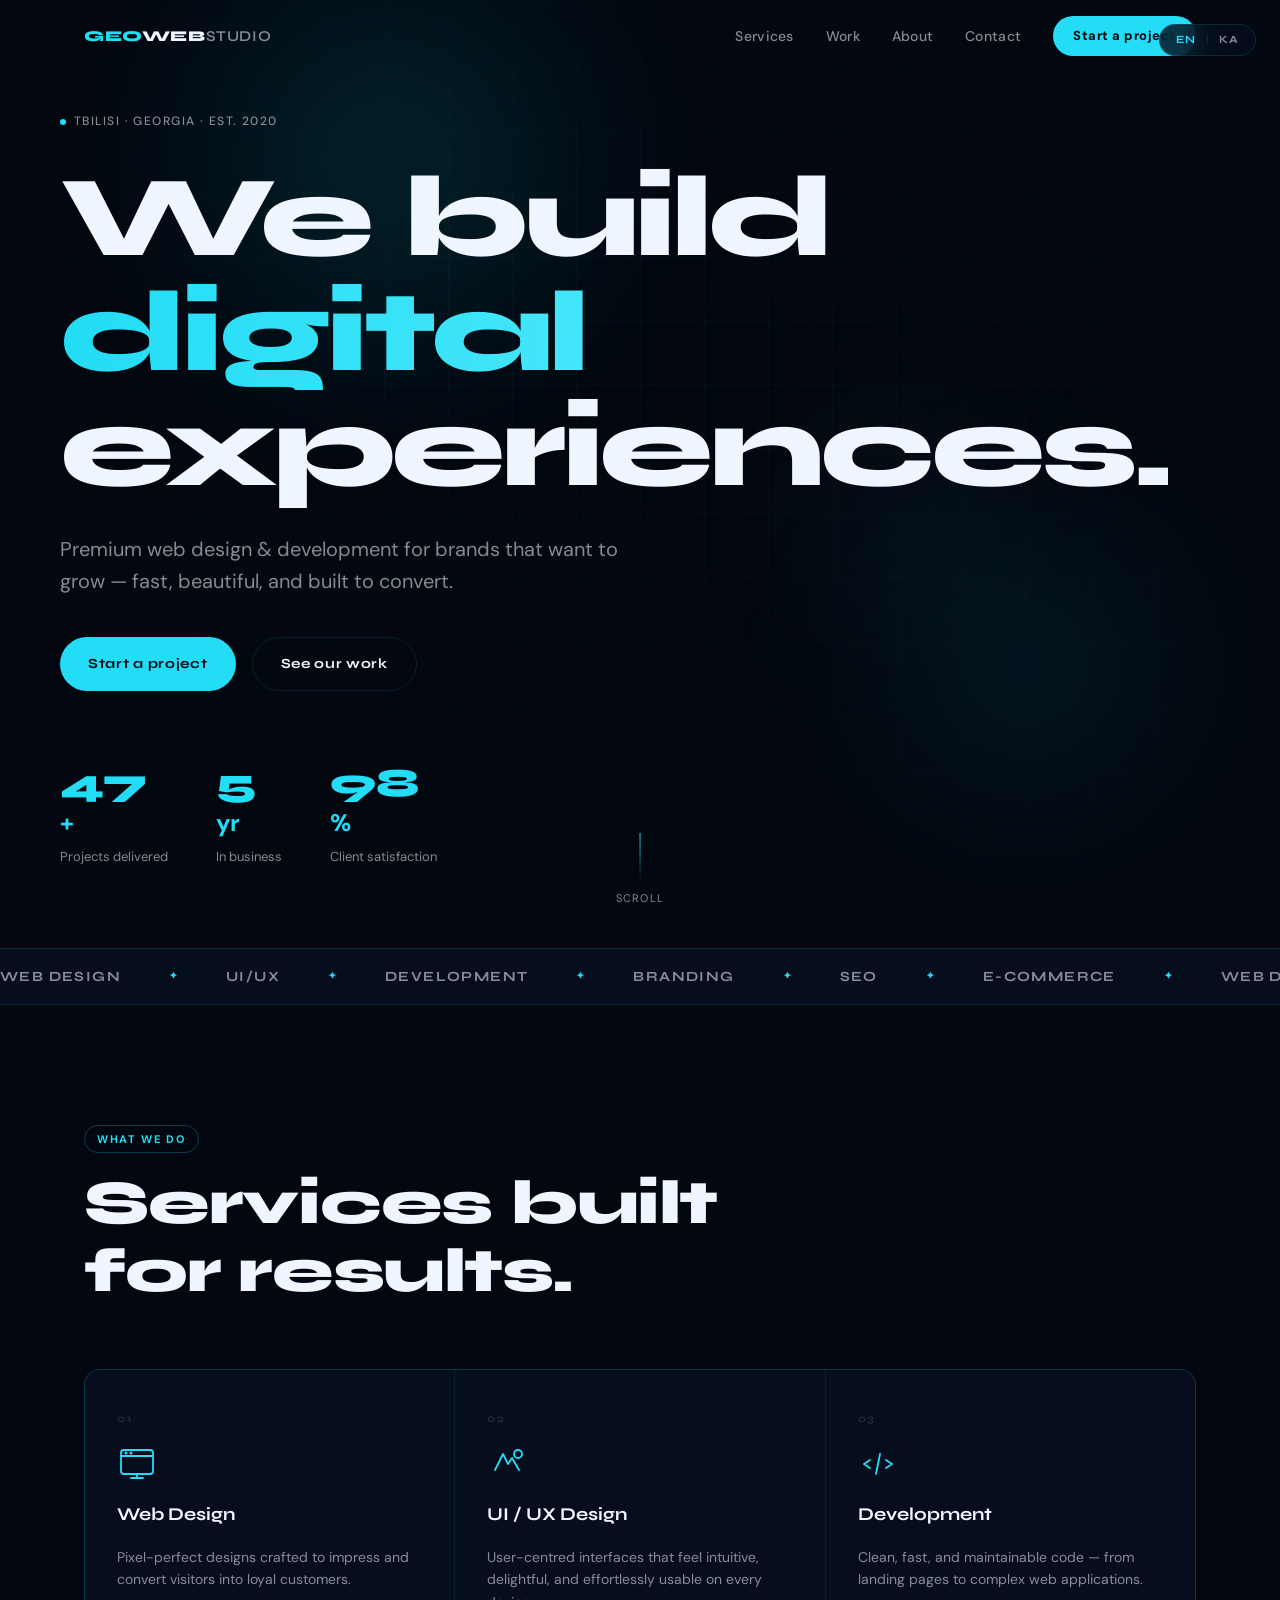
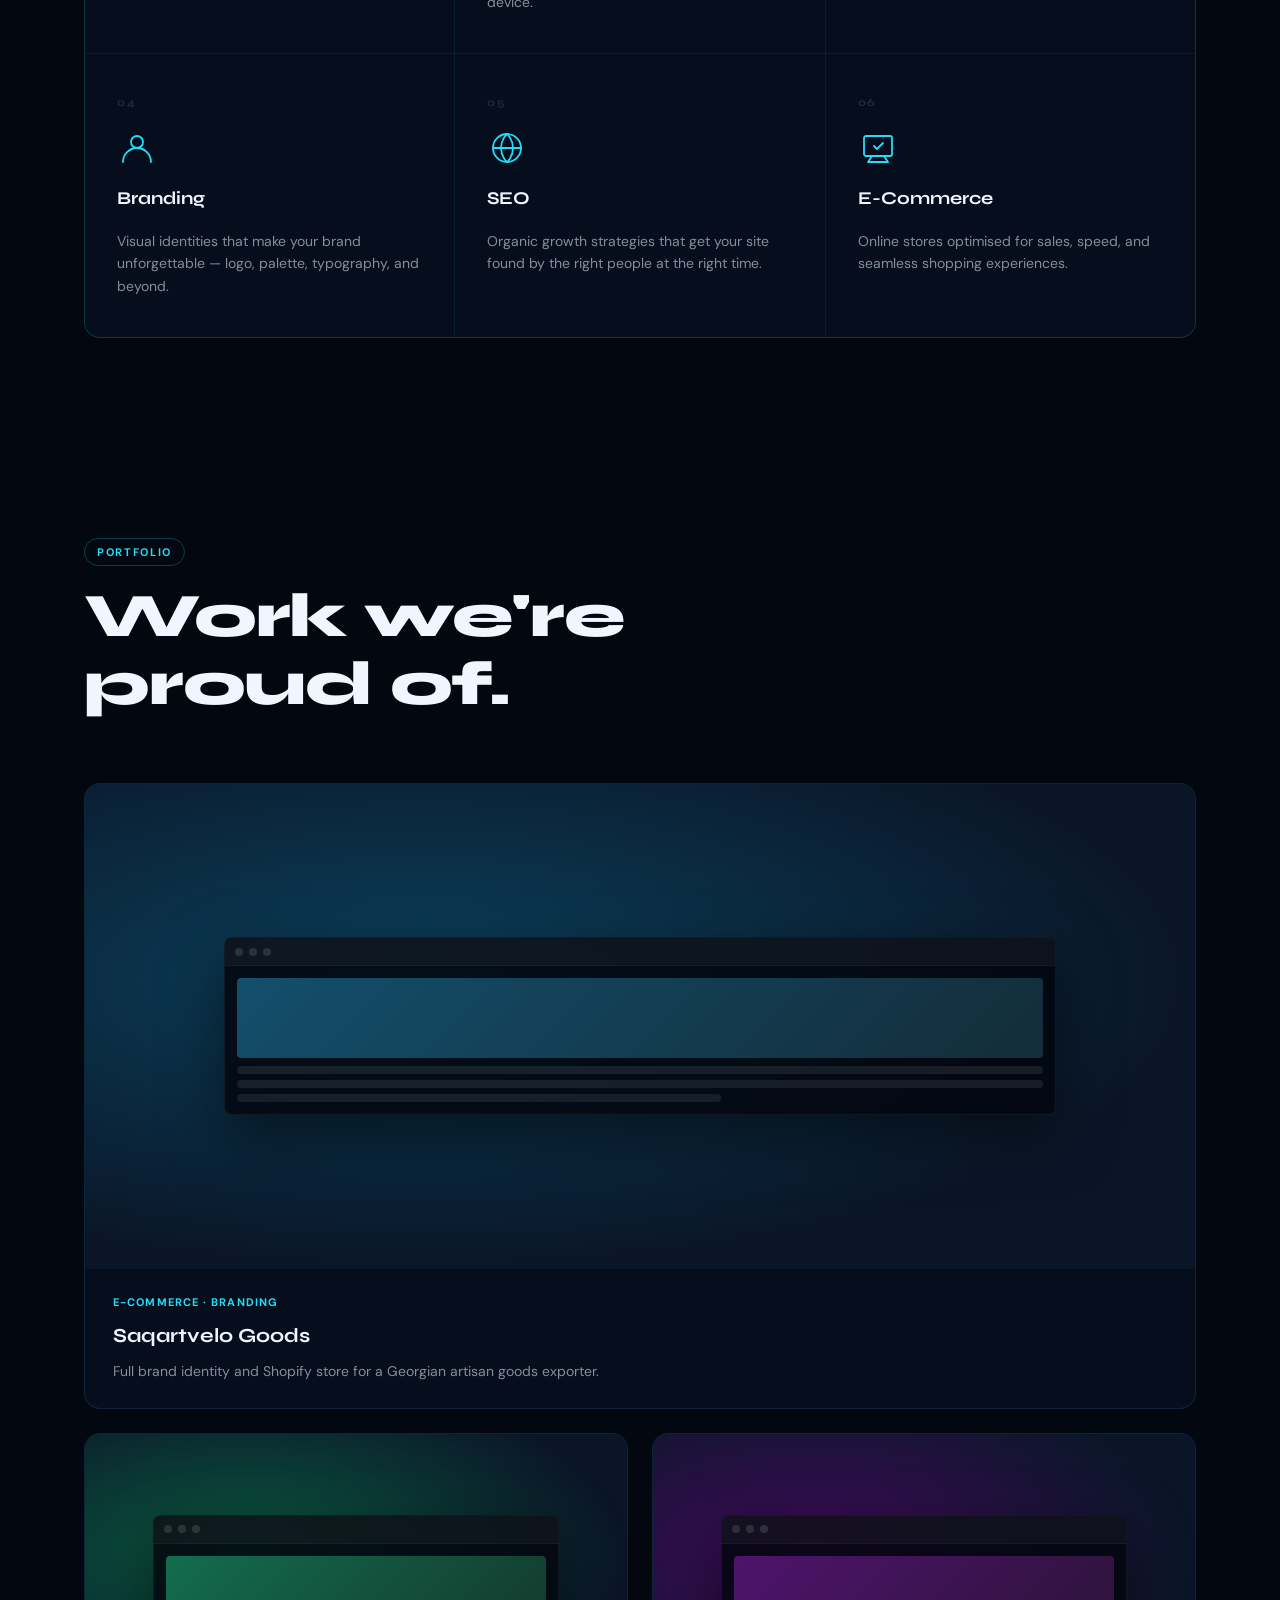
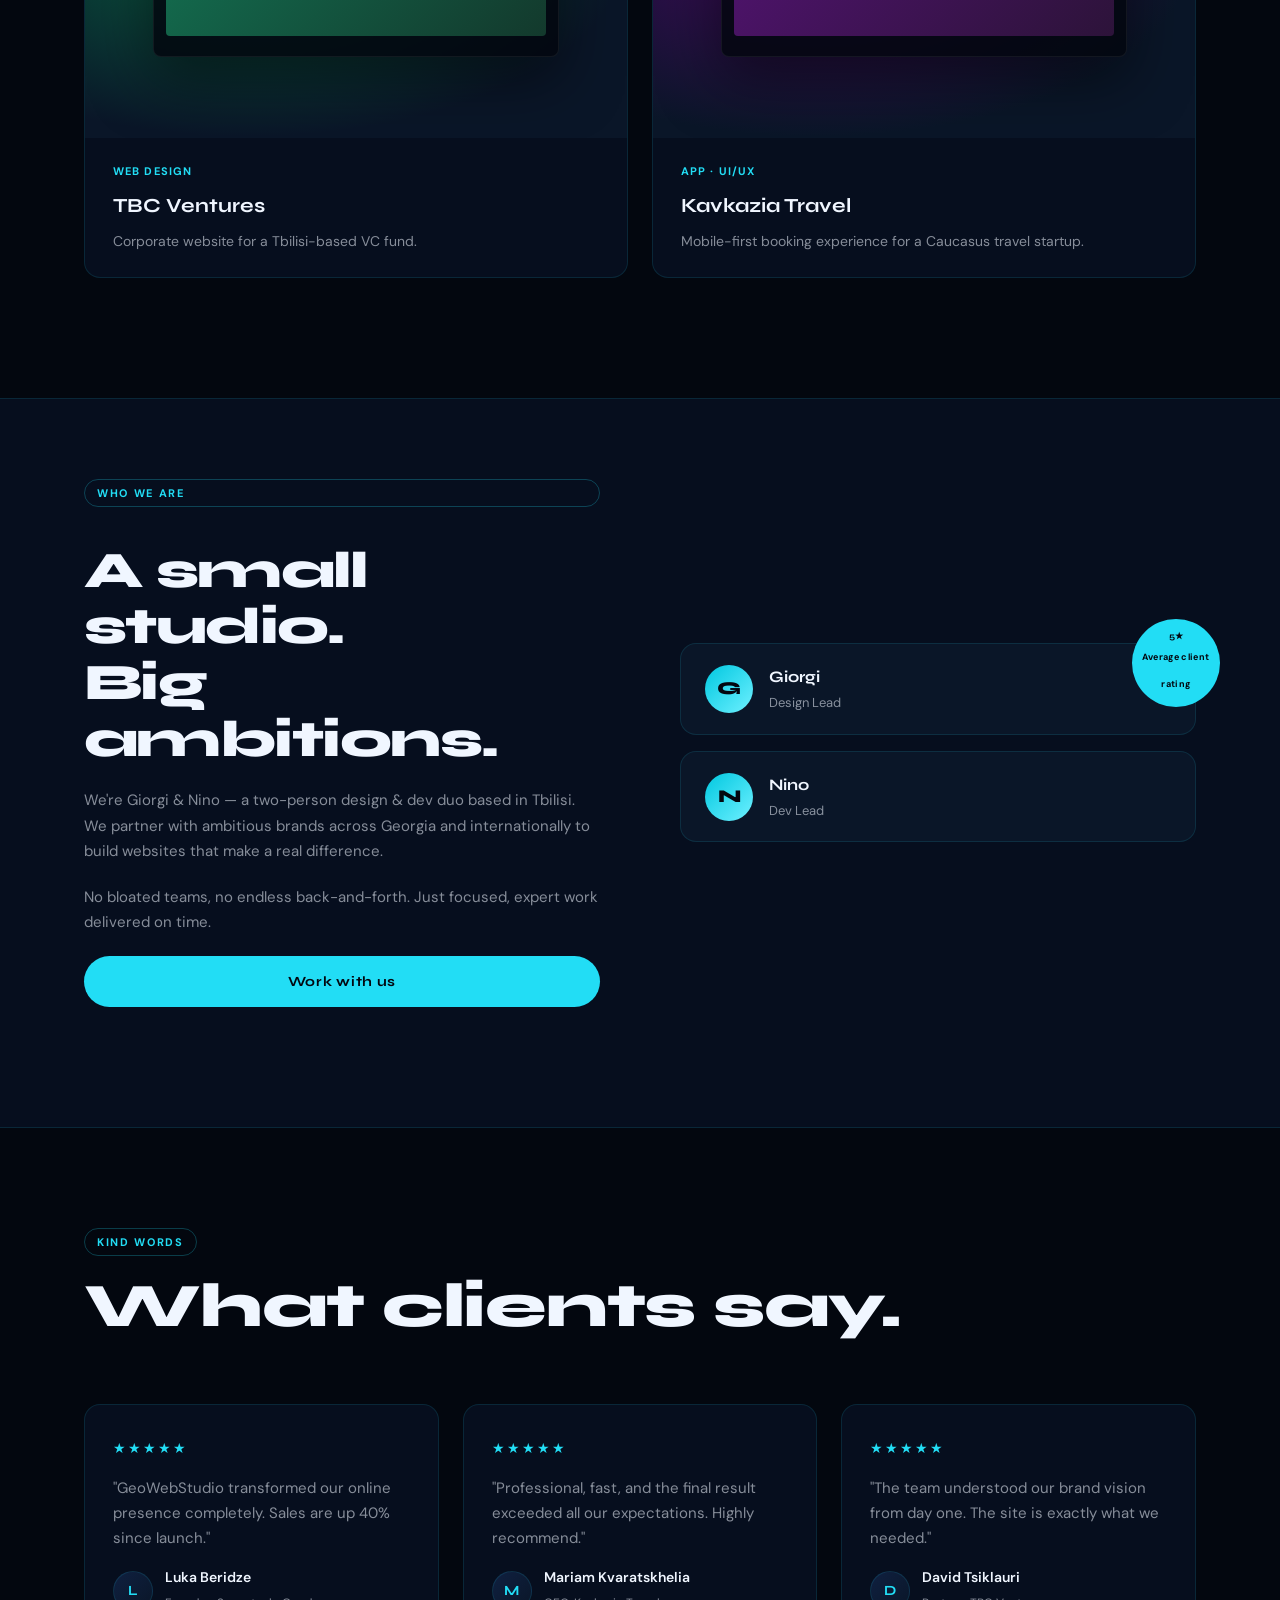
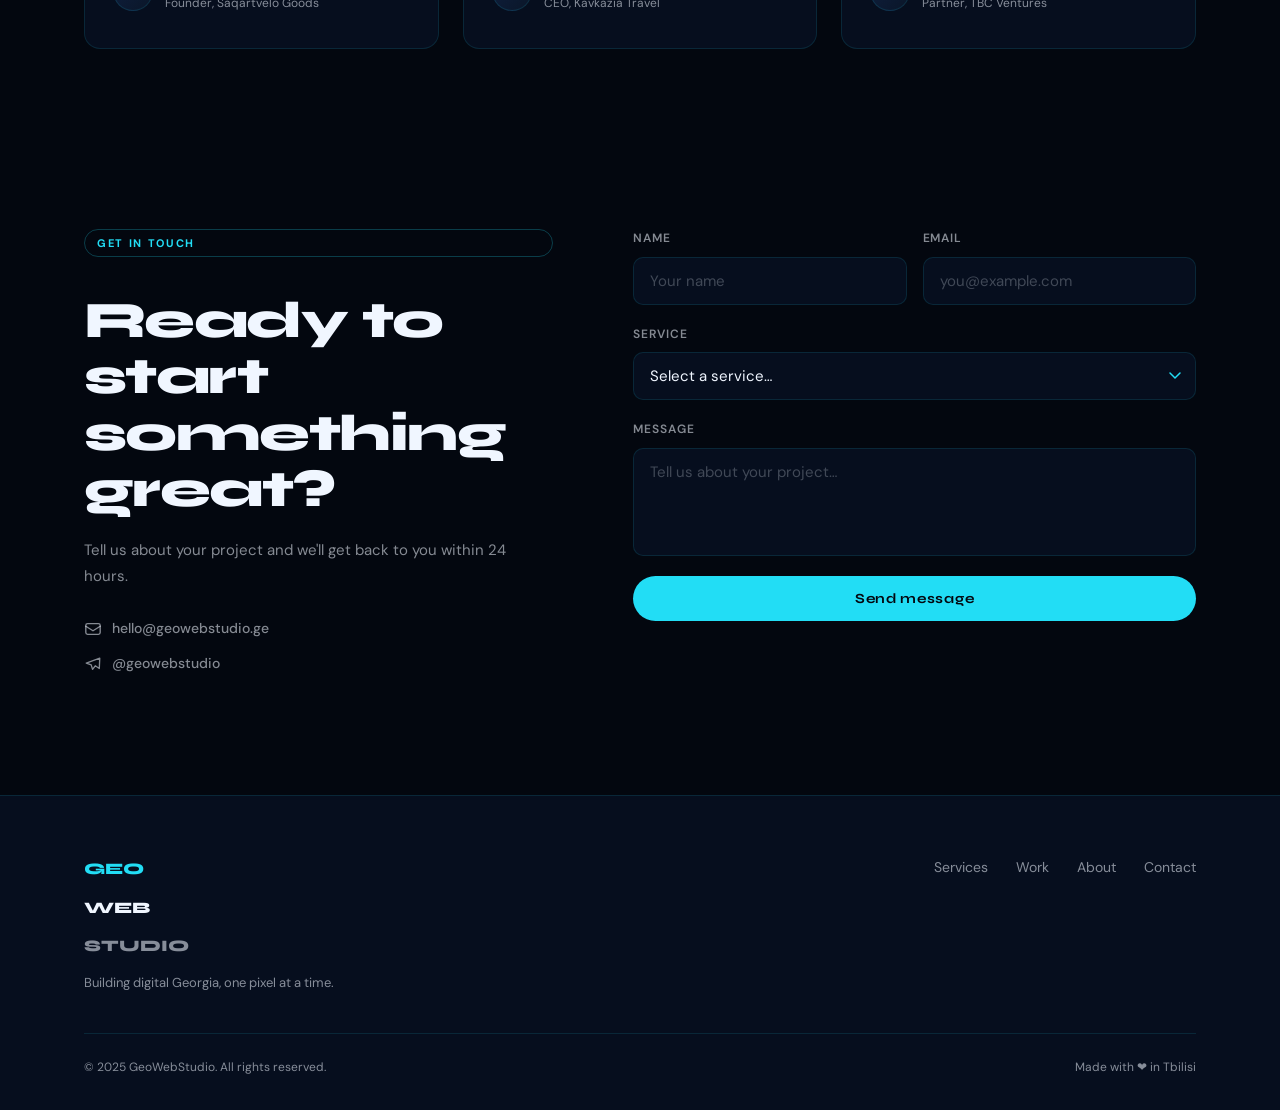
==== commit c5ab6765: "." ====
--- a/index.html
+++ b/index.html
@@ -3,33 +3,773 @@
 <head>
   <meta charset="UTF-8" />
   <meta name="viewport" content="width=device-width, initial-scale=1.0" />
-  <title>GeoWebStudio — Modern Websites for Modern Businesses</title>
-  <meta name="description" content="We craft fast, elegant, and modern websites for small businesses, startups, and local companies. Based in Georgia." />
-  <link rel="stylesheet" href="/style.css" />
+  <title>GeoWebStudio — Web Design · Tbilisi</title>
+  <meta name="description" content="GeoWebStudio — premium web design & development studio based in Tbilisi, Georgia. We build digital experiences that grow brands." />
   <link rel="preconnect" href="https://fonts.googleapis.com" />
   <link rel="preconnect" href="https://fonts.gstatic.com" crossorigin />
-  <link href="https://fonts.googleapis.com/css2?family=Syne:wght@400;600;700;800&family=DM+Sans:ital,opsz,wght@0,9..40,300;0,9..40,400;0,9..40,500;1,9..40,300&display=swap" rel="stylesheet" />
+  <link href="https://fonts.googleapis.com/css2?family=Syne:wght@400;600;700;800&family=DM+Sans:ital,opsz,wght@0,9..40,300;0,9..40,400;0,9..40,500;1,9..40,300&family=Noto+Sans+Georgian:wght@300;400;500;700&display=swap" rel="stylesheet" />
+  <style>
+/* ===================================================
+   GeoWebStudio — Stylesheet
+   Dark editorial with cyan accent — bilingual ready
+   =================================================== */
+
+/* ---- Reset & Variables ---- */
+*, *::before, *::after { box-sizing: border-box; margin: 0; padding: 0; }
+
+:root {
+  --navy-950: #03070f;
+  --navy-900: #060e1e;
+  --navy-800: #0a1628;
+  --navy-700: #0f2040;
+  --cyan-500: #00c8e0;
+  --cyan-400: #22ddf5;
+  --cyan-300: #6ef0ff;
+  --white: #f0f6ff;
+  --white-dim: rgba(240,246,255,.55);
+  --white-faint: rgba(240,246,255,.12);
+  --border: rgba(34,221,245,.12);
+  --font-display: 'Syne', 'Noto Sans Georgian', sans-serif;
+  --font-body: 'DM Sans', 'Noto Sans Georgian', sans-serif;
+  --nav-h: 72px;
+  --radius: 16px;
+  --ease-out: cubic-bezier(.2,.8,.2,1);
+}
+
+html { scroll-behavior: smooth; }
+
+body {
+  background: var(--navy-950);
+  color: var(--white);
+  font-family: var(--font-body);
+  font-size: 16px;
+  line-height: 1.65;
+  overflow-x: hidden;
+  cursor: none;
+}
+
+/* Georgian font class applied by JS */
+body.lang-ka {
+  font-family: 'Noto Sans Georgian', 'DM Sans', sans-serif;
+}
+
+/* ---- Scrollbar ---- */
+::-webkit-scrollbar { width: 6px; }
+::-webkit-scrollbar-track { background: var(--navy-900); }
+::-webkit-scrollbar-thumb { background: var(--cyan-500); border-radius: 3px; }
+
+
+/* ---- Language Switch ---- */
+.lang-switch {
+  position: fixed;
+  top: 24px; right: 24px;
+  z-index: 200;
+  display: flex;
+  align-items: center;
+  gap: 6px;
+  background: rgba(6,14,30,.8);
+  border: 1px solid var(--border);
+  border-radius: 100px;
+  padding: 5px 12px;
+  backdrop-filter: blur(12px);
+}
+.lang-btn {
+  background: none; border: none; cursor: none;
+  font-family: var(--font-display);
+  font-size: 11px; font-weight: 700;
+  letter-spacing: .1em;
+  color: var(--white-dim);
+  padding: 2px 4px;
+  border-radius: 4px;
+  transition: color .2s;
+}
+.lang-btn.active { color: var(--cyan-400); }
+.lang-btn:hover { color: var(--white); }
+.lang-divider { color: var(--border); font-size: 12px; }
+
+/* ---- Container ---- */
+.container { max-width: 1160px; margin: 0 auto; padding: 0 24px; }
+
+/* ---- Navigation ---- */
+#nav {
+  position: fixed; top: 0; left: 0; right: 0;
+  z-index: 100;
+  height: var(--nav-h);
+  transition: background .4s, border-color .4s, backdrop-filter .4s;
+}
+#nav.scrolled {
+  background: rgba(3,7,15,.88);
+  border-bottom: 1px solid var(--border);
+  backdrop-filter: blur(20px);
+}
+.nav__inner {
+  max-width: 1160px; margin: 0 auto;
+  padding: 0 24px;
+  height: 100%;
+  display: flex; align-items: center; justify-content: space-between;
+}
+.nav__logo {
+  text-decoration: none;
+  font-family: var(--font-display);
+  font-size: 15px; font-weight: 800; letter-spacing: .04em;
+}
+.logo-geo { color: var(--cyan-400); }
+.logo-web { color: var(--white); }
+.logo-studio { color: var(--white-dim); font-weight: 600; }
+
+.nav__links {
+  display: flex; align-items: center; gap: 32px;
+  list-style: none;
+}
+.nav__link {
+  text-decoration: none;
+  color: var(--white-dim);
+  font-size: 14px; font-weight: 500; letter-spacing: .02em;
+  transition: color .2s;
+}
+.nav__link:hover { color: var(--white); }
+
+.nav__cta {
+  display: inline-flex; align-items: center;
+  text-decoration: none;
+  background: var(--cyan-400);
+  color: var(--navy-950);
+  font-size: 13px; font-weight: 700; letter-spacing: .04em;
+  padding: 9px 20px; border-radius: 100px;
+  transition: background .2s, transform .2s;
+}
+.nav__cta:hover { background: var(--cyan-300); transform: translateY(-1px); }
+
+/* Hamburger */
+.hamburger {
+  display: none;
+  flex-direction: column; justify-content: center; align-items: center;
+  gap: 5px;
+  width: 40px; height: 40px;
+  background: none; border: none; cursor: none;
+  padding: 4px;
+}
+.hamburger span {
+  display: block;
+  width: 24px; height: 2px;
+  background: var(--white);
+  border-radius: 2px;
+  transition: transform .3s, opacity .3s;
+}
+.hamburger.open span:nth-child(1) { transform: translateY(7px) rotate(45deg); }
+.hamburger.open span:nth-child(2) { opacity: 0; }
+.hamburger.open span:nth-child(3) { transform: translateY(-7px) rotate(-45deg); }
+
+@media (max-width: 800px) {
+  .hamburger { display: flex; }
+  .lang-switch { top: 20px; right: 72px; }
+  .nav__links {
+    position: fixed; inset: 0;
+    flex-direction: column; justify-content: center;
+    background: var(--navy-950);
+    gap: 28px; font-size: 20px;
+    transform: translateX(100%);
+    transition: transform .4s var(--ease-out);
+    z-index: 99;
+  }
+  .nav__links.open { transform: translateX(0); }
+  .nav__link { font-size: 18px; }
+  .nav__cta { font-size: 16px; padding: 12px 28px; }
+}
+
+/* ---- Scroll Reveal ---- */
+.reveal {
+  opacity: 0;
+  transform: translateY(32px);
+  transition: opacity .7s var(--ease-out), transform .7s var(--ease-out);
+  transition-delay: var(--delay, 0s);
+}
+.reveal.visible { opacity: 1; transform: translateY(0); }
+
+/* ---- Buttons ---- */
+.btn {
+  display: inline-flex; align-items: center; justify-content: center;
+  text-decoration: none;
+  font-family: var(--font-display);
+  font-size: 14px; font-weight: 700; letter-spacing: .05em;
+  padding: 14px 28px; border-radius: 100px;
+  transition: transform .2s var(--ease-out), background .2s, color .2s, box-shadow .2s;
+  border: none; cursor: none;
+}
+.btn--primary {
+  background: var(--cyan-400);
+  color: var(--navy-950);
+}
+.btn--primary:hover {
+  background: var(--cyan-300);
+  transform: translateY(-2px);
+  box-shadow: 0 12px 32px rgba(34,221,245,.25);
+}
+.btn--ghost {
+  background: transparent;
+  color: var(--white);
+  border: 1.5px solid var(--border);
+}
+.btn--ghost:hover {
+  border-color: var(--cyan-400);
+  color: var(--cyan-400);
+  transform: translateY(-2px);
+}
+.btn--full { width: 100%; }
+
+/* ---- Section shared ---- */
+.section-tag {
+  display: inline-block;
+  font-size: 11px; font-weight: 700; letter-spacing: .15em;
+  text-transform: uppercase;
+  color: var(--cyan-400);
+  margin-bottom: 16px;
+  padding: 4px 12px;
+  border: 1px solid rgba(34,221,245,.25);
+  border-radius: 100px;
+}
+.section-header {
+  margin-bottom: 64px;
+}
+.section-header h2 {
+  font-family: var(--font-display);
+  font-size: clamp(36px, 5vw, 62px);
+  font-weight: 800;
+  line-height: 1.1;
+  letter-spacing: -.02em;
+}
+
+/* ===== HERO ===== */
+.hero {
+  position: relative;
+  min-height: 100vh;
+  display: flex; align-items: center;
+  padding: calc(var(--nav-h) + 40px) 24px 80px;
+  overflow: hidden;
+}
+.hero__bg {
+  position: absolute; inset: 0;
+  pointer-events: none;
+}
+.hero__grid {
+  position: absolute; inset: 0;
+  background-image:
+    linear-gradient(rgba(34,221,245,.04) 1px, transparent 1px),
+    linear-gradient(90deg, rgba(34,221,245,.04) 1px, transparent 1px);
+  background-size: 64px 64px;
+  mask-image: radial-gradient(ellipse 70% 70% at 50% 40%, black 0%, transparent 100%);
+}
+.hero__orb {
+  position: absolute;
+  border-radius: 50%;
+  filter: blur(80px);
+  pointer-events: none;
+  will-change: transform;
+}
+.hero__orb--1 {
+  width: 520px; height: 520px;
+  background: radial-gradient(circle, rgba(0,200,224,.18) 0%, transparent 70%);
+  top: -100px; left: 10%;
+}
+.hero__orb--2 {
+  width: 380px; height: 380px;
+  background: radial-gradient(circle, rgba(34,221,245,.12) 0%, transparent 70%);
+  bottom: 10%; right: 5%;
+}
+.hero__orb--3 {
+  width: 260px; height: 260px;
+  background: radial-gradient(circle, rgba(110,240,255,.08) 0%, transparent 70%);
+  top: 40%; left: 60%;
+}
+
+.hero__content {
+  position: relative;
+  max-width: 1160px; margin: 0 auto;
+  width: 100%;
+}
+.hero__eyebrow {
+  display: flex; align-items: center; gap: 8px;
+  font-size: 12px; font-weight: 500; letter-spacing: .12em;
+  text-transform: uppercase; color: var(--white-dim);
+  margin-bottom: 28px;
+}
+.dot {
+  display: inline-block; width: 6px; height: 6px;
+  border-radius: 50%; background: var(--cyan-400);
+  animation: pulse 2s ease-in-out infinite;
+}
+@keyframes pulse {
+  0%, 100% { opacity: 1; transform: scale(1); }
+  50% { opacity: .4; transform: scale(.7); }
+}
+
+.hero__heading {
+  font-family: var(--font-display);
+  font-size: clamp(52px, 9vw, 120px);
+  font-weight: 800; line-height: 1.0;
+  letter-spacing: -.04em;
+  margin-bottom: 28px;
+}
+.hero__heading .line { display: block; }
+.hero__heading .accent-line {
+  background: linear-gradient(90deg, var(--cyan-400), var(--cyan-300));
+  -webkit-background-clip: text;
+  -webkit-text-fill-color: transparent;
+  background-clip: text;
+}
+
+.hero__sub {
+  max-width: 560px;
+  font-size: clamp(16px, 2vw, 20px);
+  color: var(--white-dim);
+  margin-bottom: 40px;
+  line-height: 1.6;
+}
+.hero__actions {
+  display: flex; gap: 16px; flex-wrap: wrap;
+  margin-bottom: 72px;
+}
+
+.hero__stats {
+  display: flex; gap: 48px; flex-wrap: wrap;
+}
+.stat { display: flex; flex-direction: column; }
+.stat__num {
+  font-family: var(--font-display);
+  font-size: 40px; font-weight: 800; line-height: 1;
+  color: var(--cyan-400);
+}
+.stat__suffix { font-size: 24px; font-weight: 700; color: var(--cyan-400); }
+.stat__label { font-size: 13px; color: var(--white-dim); margin-top: 4px; }
+
+.hero__scroll-hint {
+  position: absolute;
+  bottom: 40px; left: 50%;
+  transform: translateX(-50%);
+  display: flex; flex-direction: column; align-items: center; gap: 8px;
+  font-size: 11px; letter-spacing: .12em; text-transform: uppercase;
+  color: var(--white-dim);
+}
+.scroll-line {
+  width: 1px; height: 48px;
+  background: linear-gradient(to bottom, var(--cyan-400), transparent);
+  animation: scrollPulse 1.8s ease-in-out infinite;
+}
+@keyframes scrollPulse {
+  0%, 100% { opacity: 1; height: 48px; }
+  50% { opacity: .3; height: 24px; }
+}
+
+/* ===== MARQUEE ===== */
+.marquee-wrap {
+  overflow: hidden;
+  border-top: 1px solid var(--border);
+  border-bottom: 1px solid var(--border);
+  background: var(--navy-900);
+  padding: 16px 0;
+}
+.marquee {
+  display: flex; gap: 48px; align-items: center;
+  width: max-content;
+  animation: marquee 22s linear infinite;
+  white-space: nowrap;
+}
+.marquee span {
+  font-family: var(--font-display);
+  font-size: 14px; font-weight: 700; letter-spacing: .1em;
+  text-transform: uppercase; color: var(--white-dim);
+}
+.marquee .sep { color: var(--cyan-400); font-size: 10px; }
+@keyframes marquee {
+  from { transform: translateX(0); }
+  to { transform: translateX(-50%); }
+}
+.marquee-wrap:hover .marquee { animation-play-state: paused; }
+
+/* ===== SERVICES ===== */
+.services { padding: 120px 0; }
+
+.services__grid {
+  display: grid;
+  grid-template-columns: repeat(3, 1fr);
+  gap: 1px;
+  background: var(--border);
+  border: 1px solid var(--border);
+  border-radius: var(--radius);
+  overflow: hidden;
+}
+
+.service-card {
+  background: var(--navy-900);
+  padding: 40px 32px;
+  position: relative;
+  transition: background .3s;
+  display: flex; flex-direction: column; gap: 16px;
+}
+.service-card:hover { background: var(--navy-800); }
+
+.service-card__num {
+  font-family: var(--font-display);
+  font-size: 11px; font-weight: 700; letter-spacing: .15em;
+  color: var(--white-faint);
+}
+.service-card__icon {
+  width: 40px; height: 40px; color: var(--cyan-400);
+}
+.service-card__icon svg { width: 100%; height: 100%; }
+
+.service-card h3 {
+  font-family: var(--font-display);
+  font-size: 18px; font-weight: 700;
+}
+.service-card p { font-size: 14px; color: var(--white-dim); line-height: 1.6; }
+
+/* Hover line accent */
+.service-card::after {
+  content: '';
+  position: absolute; bottom: 0; left: 0; right: 0;
+  height: 2px;
+  background: linear-gradient(90deg, var(--cyan-500), var(--cyan-300));
+  transform: scaleX(0); transform-origin: left;
+  transition: transform .35s var(--ease-out);
+}
+.service-card:hover::after { transform: scaleX(1); }
+
+@media (max-width: 900px) {
+  .services__grid { grid-template-columns: repeat(2, 1fr); }
+}
+@media (max-width: 560px) {
+  .services__grid { grid-template-columns: 1fr; }
+}
+
+/* ===== WORK ===== */
+.work { padding: 80px 0 120px; }
+
+.work__grid {
+  display: grid;
+  grid-template-columns: repeat(2, 1fr);
+  grid-template-rows: auto auto;
+  gap: 24px;
+}
+.project-card--large {
+  grid-column: span 2;
+}
+
+.project-card {
+  border-radius: var(--radius);
+  overflow: hidden;
+  background: var(--navy-900);
+  border: 1px solid var(--border);
+  transition: transform .35s var(--ease-out), box-shadow .35s var(--ease-out);
+}
+.project-card:hover {
+  transform: translateY(-6px);
+  box-shadow: 0 24px 64px rgba(0,0,0,.4);
+}
+
+.project-card__img {
+  aspect-ratio: 16/7;
+  background: radial-gradient(ellipse at 30% 40%, hsl(var(--hue), 80%, 20%), var(--navy-800) 70%);
+  position: relative; overflow: hidden;
+  display: flex; align-items: center; justify-content: center;
+}
+.project-card:not(.project-card--large) .project-card__img {
+  aspect-ratio: 16/9;
+}
+
+/* Browser mockup inside card */
+.project-card__mockup {
+  width: 75%; background: rgba(3,7,15,.85);
+  border-radius: 8px; overflow: hidden;
+  border: 1px solid rgba(255,255,255,.06);
+  box-shadow: 0 20px 60px rgba(0,0,0,.5);
+}
+.mock-bar {
+  height: 28px; background: rgba(255,255,255,.04);
+  display: flex; align-items: center; gap: 6px; padding: 0 10px;
+  border-bottom: 1px solid rgba(255,255,255,.04);
+}
+.mock-bar span {
+  width: 8px; height: 8px; border-radius: 50%;
+  background: rgba(255,255,255,.12);
+}
+.mock-content { padding: 12px; }
+.mock-hero-block {
+  height: 80px; border-radius: 4px;
+  background: linear-gradient(135deg, hsl(var(--hue), 70%, 25%), hsl(var(--hue), 50%, 15%));
+  margin-bottom: 8px;
+}
+.mock-text-lines { display: flex; flex-direction: column; gap: 6px; }
+.mock-text-lines div { height: 8px; background: rgba(255,255,255,.08); border-radius: 4px; }
+.mock-text-lines .short { width: 60%; }
+
+.project-card__info { padding: 24px 28px; }
+.project-tag {
+  font-size: 11px; font-weight: 700; letter-spacing: .1em;
+  text-transform: uppercase; color: var(--cyan-400);
+  display: block; margin-bottom: 8px;
+}
+.project-card__info h3 {
+  font-family: var(--font-display);
+  font-size: 20px; font-weight: 700; margin-bottom: 8px;
+}
+.project-card__info p { font-size: 14px; color: var(--white-dim); }
+
+@media (max-width: 680px) {
+  .work__grid { grid-template-columns: 1fr; }
+  .project-card--large { grid-column: span 1; }
+}
+
+/* ===== ABOUT ===== */
+.about {
+  padding: 80px 0 120px;
+  background: var(--navy-900);
+  border-top: 1px solid var(--border);
+  border-bottom: 1px solid var(--border);
+}
+.about__inner {
+  display: grid; grid-template-columns: 1fr 1fr; gap: 80px; align-items: center;
+}
+.about__left { display: flex; flex-direction: column; gap: 20px; }
+.about__left h2 {
+  font-family: var(--font-display);
+  font-size: clamp(32px, 4vw, 54px);
+  font-weight: 800; line-height: 1.1;
+  letter-spacing: -.03em;
+}
+.about__left p { font-size: 15px; color: var(--white-dim); line-height: 1.7; }
+
+.about__right { position: relative; }
+.team-cards { display: flex; flex-direction: column; gap: 16px; }
+.team-card {
+  display: flex; align-items: center; gap: 16px;
+  background: var(--navy-800); border: 1px solid var(--border);
+  border-radius: var(--radius); padding: 20px 24px;
+  transition: border-color .3s;
+}
+.team-card:hover { border-color: rgba(34,221,245,.3); }
+.team-card__avatar {
+  width: 48px; height: 48px; border-radius: 50%;
+  background: linear-gradient(135deg, var(--cyan-500), var(--cyan-300));
+  display: flex; align-items: center; justify-content: center;
+  font-family: var(--font-display); font-size: 18px; font-weight: 800;
+  color: var(--navy-950);
+  flex-shrink: 0;
+}
+.team-card__info { display: flex; flex-direction: column; gap: 2px; }
+.team-card__info strong { font-family: var(--font-display); font-weight: 700; font-size: 16px; }
+.team-card__info span { font-size: 13px; color: var(--white-dim); }
+
+.about__badge {
+  position: absolute; top: -24px; right: -24px;
+  width: 88px; height: 88px;
+  background: var(--cyan-400);
+  border-radius: 50%;
+  display: flex; align-items: center; justify-content: center;
+}
+.badge-inner { text-align: center; color: var(--navy-950); }
+.badge-num { display: block; font-family: var(--font-display); font-size: 18px; font-weight: 800; line-height: 1; }
+.badge-inner span { font-size: 9px; font-weight: 700; letter-spacing: .04em; line-height: 1.3; }
+
+@media (max-width: 800px) {
+  .about__inner { grid-template-columns: 1fr; gap: 48px; }
+  .about__badge { top: -16px; right: 0; }
+}
+
+/* ===== TESTIMONIALS ===== */
+.testimonials { padding: 100px 0; }
+.testimonials__grid {
+  display: grid; grid-template-columns: repeat(3, 1fr); gap: 24px;
+}
+.testimonial {
+  background: var(--navy-900);
+  border: 1px solid var(--border);
+  border-radius: var(--radius);
+  padding: 32px 28px;
+  display: flex; flex-direction: column; gap: 16px;
+  transition: border-color .3s, transform .3s;
+}
+.testimonial:hover { border-color: rgba(34,221,245,.25); transform: translateY(-4px); }
+.testimonial__stars { color: var(--cyan-400); font-size: 14px; letter-spacing: 2px; }
+.testimonial p { font-size: 15px; color: var(--white-dim); line-height: 1.65; flex: 1; }
+.testimonial__author { display: flex; align-items: center; gap: 12px; }
+.author-avatar {
+  width: 40px; height: 40px; border-radius: 50%;
+  background: linear-gradient(135deg, var(--navy-700), var(--navy-800));
+  border: 1px solid var(--border);
+  display: flex; align-items: center; justify-content: center;
+  font-family: var(--font-display); font-size: 14px; font-weight: 700;
+  color: var(--cyan-400); flex-shrink: 0;
+}
+.testimonial__author strong { display: block; font-size: 14px; font-weight: 600; }
+.testimonial__author span { font-size: 12px; color: var(--white-dim); }
+
+@media (max-width: 860px) {
+  .testimonials__grid { grid-template-columns: 1fr; max-width: 520px; margin: 0 auto; }
+}
+
+/* ===== CONTACT ===== */
+.contact { padding: 80px 0 120px; }
+.contact__inner {
+  display: grid; grid-template-columns: 1fr 1.2fr; gap: 80px; align-items: start;
+}
+.contact__left { display: flex; flex-direction: column; gap: 20px; }
+.contact__left h2 {
+  font-family: var(--font-display);
+  font-size: clamp(32px, 4vw, 52px);
+  font-weight: 800; line-height: 1.1;
+  letter-spacing: -.03em;
+}
+.contact__left p { font-size: 15px; color: var(--white-dim); line-height: 1.7; }
+.contact__meta { display: flex; flex-direction: column; gap: 12px; margin-top: 8px; }
+.contact__link {
+  display: flex; align-items: center; gap: 10px;
+  text-decoration: none; color: var(--white-dim);
+  font-size: 14px; font-weight: 500;
+  transition: color .2s;
+}
+.contact__link svg { width: 18px; height: 18px; flex-shrink: 0; }
+.contact__link:hover { color: var(--cyan-400); }
+
+/* Form */
+.contact__form { display: flex; flex-direction: column; gap: 20px; }
+.form-row { display: grid; grid-template-columns: 1fr 1fr; gap: 16px; }
+.form-group { display: flex; flex-direction: column; gap: 8px; }
+.form-group label {
+  font-size: 12px; font-weight: 600; letter-spacing: .08em;
+  text-transform: uppercase; color: var(--white-dim);
+}
+.form-group input,
+.form-group select,
+.form-group textarea {
+  background: var(--navy-900);
+  border: 1px solid var(--border);
+  border-radius: 10px;
+  color: var(--white);
+  font-family: var(--font-body);
+  font-size: 15px;
+  padding: 13px 16px;
+  outline: none;
+  transition: border-color .2s, box-shadow .2s;
+  resize: none;
+  appearance: none;
+  -webkit-appearance: none;
+}
+.form-group input::placeholder,
+.form-group textarea::placeholder { color: rgba(240,246,255,.25); }
+.form-group input:focus,
+.form-group select:focus,
+.form-group textarea:focus {
+  border-color: rgba(34,221,245,.4);
+  box-shadow: 0 0 0 3px rgba(34,221,245,.08);
+}
+.form-group select {
+  background-image: url("data:image/svg+xml,%3Csvg xmlns='http://www.w3.org/2000/svg' width='12' height='8' viewBox='0 0 12 8'%3E%3Cpath d='M1 1l5 5 5-5' stroke='%2322ddf5' stroke-width='1.5' stroke-linecap='round' fill='none'/%3E%3C/svg%3E");
+  background-repeat: no-repeat;
+  background-position: right 14px center;
+  padding-right: 40px;
+}
+.form-group select option { background: var(--navy-800); }
+
+.form-success {
+  display: none;
+  flex-direction: column; align-items: center;
+  text-align: center; gap: 16px; padding: 48px 24px;
+}
+.form-success.show { display: flex; }
+.success-icon {
+  width: 64px; height: 64px; border-radius: 50%;
+  background: rgba(34,221,245,.12);
+  border: 2px solid var(--cyan-400);
+  display: flex; align-items: center; justify-content: center;
+  font-size: 28px; color: var(--cyan-400);
+}
+.form-success h3 {
+  font-family: var(--font-display); font-size: 24px; font-weight: 700;
+}
+.form-success p { color: var(--white-dim); }
+
+@media (max-width: 800px) {
+  .contact__inner { grid-template-columns: 1fr; gap: 48px; }
+  .form-row { grid-template-columns: 1fr; }
+}
+
+/* ===== FOOTER ===== */
+.footer {
+  background: var(--navy-900);
+  border-top: 1px solid var(--border);
+  padding: 60px 0 32px;
+}
+.footer__inner {
+  display: flex; align-items: flex-start; justify-content: space-between;
+  gap: 40px; flex-wrap: wrap;
+  margin-bottom: 40px;
+}
+.footer__brand {
+  display: flex; flex-direction: column; gap: 12px;
+}
+.footer__brand > span {
+  font-family: var(--font-display); font-size: 16px; font-weight: 800;
+}
+.footer__brand p { font-size: 13px; color: var(--white-dim); max-width: 260px; }
+.footer__nav {
+  display: flex; gap: 28px; flex-wrap: wrap; align-items: center;
+}
+.footer__nav a {
+  text-decoration: none; color: var(--white-dim);
+  font-size: 14px; transition: color .2s;
+}
+.footer__nav a:hover { color: var(--cyan-400); }
+.footer__bottom {
+  display: flex; justify-content: space-between; flex-wrap: wrap; gap: 8px;
+  padding-top: 24px;
+  border-top: 1px solid var(--border);
+  font-size: 12px; color: var(--white-dim);
+}
+
+/* ===== RESPONSIVE ===== */
+@media (max-width: 600px) {
+  .hero { padding-top: calc(var(--nav-h) + 24px); }
+  .hero__stats { gap: 28px; }
+  .services { padding: 80px 0; }
+  .work { padding: 60px 0 80px; }
+  .about { padding: 60px 0 80px; }
+  .testimonials { padding: 60px 0; }
+  .contact { padding: 60px 0 80px; }
+  .hero__scroll-hint { display: none; }
+}
+
+</style>
 </head>
 <body>
 
-  <!-- ===== CURSOR ===== -->
-  <div class="cursor" id="cursor"></div>
-  <div class="cursor-follower" id="cursorFollower"></div>
-
-  <!-- ===== NAV ===== -->
-  <nav class="nav" id="nav">
+  <!-- Custom cursor -->
+  <div id="cursor"></div>
+  <div id="cursorFollower"></div>
+
+  <!-- Language toggle -->
+  <div class="lang-switch" id="langSwitch">
+    <button class="lang-btn active" data-lang="en">EN</button>
+    <span class="lang-divider">|</span>
+    <button class="lang-btn" data-lang="ka">KA</button>
+  </div>
+
+  <!-- Navigation -->
+  <nav id="nav">
     <div class="nav__inner">
       <a href="#hero" class="nav__logo">
-        <span class="logo-geo">Geo</span><span class="logo-web">Web</span><span class="logo-studio">Studio</span>
+        <span class="logo-geo">GEO</span><span class="logo-web">WEB</span><span class="logo-studio">STUDIO</span>
       </a>
       <ul class="nav__links" id="navLinks">
-        <li><a href="#services" class="nav__link">Services</a></li>
-        <li><a href="#portfolio" class="nav__link">Portfolio</a></li>
-        <li><a href="#about" class="nav__link">About</a></li>
-        <li><a href="#contact" class="nav__link">Contact</a></li>
+        <li><a href="#services" class="nav__link" data-en="Services" data-ka="სერვისები">Services</a></li>
+        <li><a href="#work" class="nav__link" data-en="Work" data-ka="პორტფოლიო">Work</a></li>
+        <li><a href="#about" class="nav__link" data-en="About" data-ka="ჩვენს შესახებ">About</a></li>
+        <li><a href="#contact" class="nav__link" data-en="Contact" data-ka="კონტაქტი">Contact</a></li>
+        <li>
+          <a href="#contact" class="nav__cta" data-en="Start a project" data-ka="პროექტი დავიწყოთ">Start a project</a>
+        </li>
       </ul>
-      <a href="#contact" class="btn btn--sm nav__cta">Get a Quote</a>
-      <button class="nav__hamburger" id="hamburger" aria-label="Toggle menu">
+      <button class="hamburger" id="hamburger" aria-label="Toggle menu">
         <span></span><span></span><span></span>
       </button>
     </div>
@@ -43,468 +783,628 @@
       <div class="hero__orb hero__orb--3"></div>
       <div class="hero__grid"></div>
     </div>
-    <div class="container hero__container">
-      <div class="hero__badge reveal">
-        <span class="badge__dot"></span>
-        <span>Now accepting new clients</span>
+
+    <div class="hero__content">
+      <div class="hero__eyebrow reveal">
+        <span class="dot"></span>
+        <span data-en="Tbilisi · Georgia · Est. 2020" data-ka="თბილისი · საქართველო · დაარსდა 2020">Tbilisi · Georgia · Est. 2020</span>
       </div>
-      <h1 class="hero__headline reveal reveal--delay-1">
-        Websites that<br />
-        <span class="gradient-text">work as hard</span><br />
-        as you do.
+
+      <h1 class="hero__heading reveal">
+        <span class="line" data-en="We build" data-ka="ვქმნით">We build</span>
+        <span class="line accent-line" data-en="digital" data-ka="ციფრულ">digital</span>
+        <span class="line" data-en="experiences." data-ka="გამოცდილებებს.">experiences.</span>
       </h1>
-      <p class="hero__sub reveal reveal--delay-2">
-        We design and build fast, elegant, and conversion-driven websites for small businesses, startups, and local companies — from Georgia, for the world.
-      </p>
-      <div class="hero__actions reveal reveal--delay-3">
-        <a href="#contact" class="btn btn--primary">Start a Project <span class="btn__arrow">→</span></a>
-        <a href="#portfolio" class="btn btn--ghost">See Our Work</a>
+
+      <p class="hero__sub reveal" data-en="Premium web design &amp; development for brands that want to grow — fast, beautiful, and built to convert." data-ka="პრემიუმ ვებ-დიზაინი და განვითარება ბრენდებისთვის, რომლებსაც ზრდა სურთ — სწრაფი, ლამაზი, კონვერსიაზე ორიენტირებული.">Premium web design &amp; development for brands that want to grow — fast, beautiful, and built to convert.</p>
+
+      <div class="hero__actions reveal">
+        <a href="#contact" class="btn btn--primary" data-en="Start a project" data-ka="პროექტი დავიწყოთ">Start a project</a>
+        <a href="#work" class="btn btn--ghost" data-en="See our work" data-ka="ნამუშევრები">See our work</a>
       </div>
-      <div class="hero__stats reveal reveal--delay-4">
+
+      <div class="hero__stats reveal">
         <div class="stat">
-          <span class="stat__num" data-target="30">0</span><span class="stat__num">+</span>
-          <span class="stat__label">Projects Delivered</span>
-        </div>
-        <div class="stat__divider"></div>
+          <span class="stat__num" data-target="47">0</span><span class="stat__suffix">+</span>
+          <span class="stat__label" data-en="Projects delivered" data-ka="პროექტი">Projects delivered</span>
+        </div>
         <div class="stat">
-          <span class="stat__num" data-target="100">0</span><span class="stat__num">%</span>
-          <span class="stat__label">Client Satisfaction</span>
-        </div>
-        <div class="stat__divider"></div>
+          <span class="stat__num" data-target="5">0</span><span class="stat__suffix">yr</span>
+          <span class="stat__label" data-en="In business" data-ka="გამოცდილება">In business</span>
+        </div>
         <div class="stat">
-          <span class="stat__num" data-target="2">0</span>
-          <span class="stat__label">Dedicated Devs</span>
+          <span class="stat__num" data-target="98">0</span><span class="stat__suffix">%</span>
+          <span class="stat__label" data-en="Client satisfaction" data-ka="კმაყოფილება">Client satisfaction</span>
         </div>
       </div>
     </div>
+
     <div class="hero__scroll-hint">
-      <span>Scroll</span>
       <div class="scroll-line"></div>
+      <span data-en="Scroll" data-ka="სქროლი">Scroll</span>
     </div>
   </section>
 
+  <!-- ===== MARQUEE ===== -->
+  <div class="marquee-wrap">
+    <div class="marquee">
+      <span>Web Design</span><span class="sep">✦</span>
+      <span>UI/UX</span><span class="sep">✦</span>
+      <span>Development</span><span class="sep">✦</span>
+      <span>Branding</span><span class="sep">✦</span>
+      <span>SEO</span><span class="sep">✦</span>
+      <span>E-Commerce</span><span class="sep">✦</span>
+      <span>Web Design</span><span class="sep">✦</span>
+      <span>UI/UX</span><span class="sep">✦</span>
+      <span>Development</span><span class="sep">✦</span>
+      <span>Branding</span><span class="sep">✦</span>
+      <span>SEO</span><span class="sep">✦</span>
+      <span>E-Commerce</span><span class="sep">✦</span>
+    </div>
+  </div>
+
   <!-- ===== SERVICES ===== -->
-  <section class="services section" id="services">
+  <section class="services" id="services">
     <div class="container">
       <div class="section-header reveal">
-        <span class="section-tag">What We Do</span>
-        <h2 class="section-title">Services built<br /><em>for growth</em></h2>
-        <p class="section-sub">Every service is crafted to move your business forward — not just look pretty.</p>
+        <span class="section-tag" data-en="What we do" data-ka="რას ვაკეთებთ">What we do</span>
+        <h2 data-en="Services built<br>for results." data-ka="სერვისები<br>შედეგებზე.">Services built<br>for results.</h2>
       </div>
+
       <div class="services__grid">
-
-        <div class="service-card reveal">
+        <div class="service-card reveal" style="--delay:.05s">
+          <div class="service-card__num">01</div>
           <div class="service-card__icon">
-            <svg viewBox="0 0 48 48" fill="none" xmlns="http://www.w3.org/2000/svg">
-              <rect x="4" y="8" width="40" height="28" rx="3" stroke="currentColor" stroke-width="2"/>
-              <path d="M16 44h16M24 36v8" stroke="currentColor" stroke-width="2" stroke-linecap="round"/>
-              <path d="M12 20l5 5 9-10" stroke="currentColor" stroke-width="2" stroke-linecap="round" stroke-linejoin="round"/>
-            </svg>
-          </div>
-          <h3 class="service-card__title">Business Websites</h3>
-          <p class="service-card__desc">Clean, professional sites that establish your brand and convert visitors into clients. Mobile-first, SEO-ready, fast.</p>
-          <ul class="service-card__list">
-            <li>Landing Pages</li>
-            <li>Corporate Sites</li>
-            <li>Portfolio Sites</li>
-          </ul>
-          <a href="#contact" class="service-card__link">Get Started →</a>
-        </div>
-
-        <div class="service-card reveal reveal--delay-1">
+            <svg viewBox="0 0 40 40" fill="none"><rect x="4" y="6" width="32" height="24" rx="3" stroke="currentColor" stroke-width="1.8"/><path d="M4 12h32" stroke="currentColor" stroke-width="1.8"/><circle cx="9" cy="9" r="1.5" fill="currentColor"/><circle cx="14" cy="9" r="1.5" fill="currentColor"/><path d="M14 34h12M20 30v4" stroke="currentColor" stroke-width="1.8" stroke-linecap="round"/></svg>
+          </div>
+          <h3 data-en="Web Design" data-ka="ვებ-დიზაინი">Web Design</h3>
+          <p data-en="Pixel-perfect designs crafted to impress and convert visitors into loyal customers." data-ka="ვიზუალურად შთამბეჭდავი დიზაინი, რომელიც მომხმარებელს მყიდველად აქცევს.">Pixel-perfect designs crafted to impress and convert visitors into loyal customers.</p>
+        </div>
+
+        <div class="service-card reveal" style="--delay:.1s">
+          <div class="service-card__num">02</div>
           <div class="service-card__icon">
-            <svg viewBox="0 0 48 48" fill="none" xmlns="http://www.w3.org/2000/svg">
-              <circle cx="24" cy="24" r="18" stroke="currentColor" stroke-width="2"/>
-              <path d="M6 24h36M24 6c-4 6-6 12-6 18s2 12 6 18M24 6c4 6 6 12 6 18s-2 12-6 18" stroke="currentColor" stroke-width="2"/>
-            </svg>
-          </div>
-          <h3 class="service-card__title">E-Commerce</h3>
-          <p class="service-card__desc">Sell online with a storefront that's as easy to manage as it is beautiful. Integrated payments, inventory, and analytics.</p>
-          <ul class="service-card__list">
-            <li>Online Stores</li>
-            <li>Payment Integration</li>
-            <li>Product Management</li>
-          </ul>
-          <a href="#contact" class="service-card__link">Get Started →</a>
-        </div>
-
-        <div class="service-card reveal reveal--delay-2">
+            <svg viewBox="0 0 40 40" fill="none"><path d="M8 26l8-16 5 10 4-6 7 12" stroke="currentColor" stroke-width="1.8" stroke-linecap="round" stroke-linejoin="round"/><circle cx="31" cy="10" r="4" stroke="currentColor" stroke-width="1.8"/></svg>
+          </div>
+          <h3 data-en="UI / UX Design" data-ka="UI/UX დიზაინი">UI / UX Design</h3>
+          <p data-en="User-centred interfaces that feel intuitive, delightful, and effortlessly usable on every device." data-ka="მომხმარებელზე ორიენტირებული ინტერფეისები — ინტუიციური და სასიამოვნო.">User-centred interfaces that feel intuitive, delightful, and effortlessly usable on every device.</p>
+        </div>
+
+        <div class="service-card reveal" style="--delay:.15s">
+          <div class="service-card__num">03</div>
           <div class="service-card__icon">
-            <svg viewBox="0 0 48 48" fill="none" xmlns="http://www.w3.org/2000/svg">
-              <path d="M8 40V20L24 8l16 12v20H30V28H18v12H8z" stroke="currentColor" stroke-width="2" stroke-linejoin="round"/>
-            </svg>
-          </div>
-          <h3 class="service-card__title">Local Business Sites</h3>
-          <p class="service-card__desc">Help local customers find you. We build sites optimised for local SEO, Google Maps integration, and trust signals.</p>
-          <ul class="service-card__list">
-            <li>Local SEO</li>
-            <li>Google Integration</li>
-            <li>Reviews & Trust Badges</li>
-          </ul>
-          <a href="#contact" class="service-card__link">Get Started →</a>
-        </div>
-
-        <div class="service-card reveal reveal--delay-3">
+            <svg viewBox="0 0 40 40" fill="none"><path d="M12 16l-6 4 6 4M28 16l6 4-6 4M22 10l-4 20" stroke="currentColor" stroke-width="1.8" stroke-linecap="round" stroke-linejoin="round"/></svg>
+          </div>
+          <h3 data-en="Development" data-ka="დეველოპმენტი">Development</h3>
+          <p data-en="Clean, fast, and maintainable code — from landing pages to complex web applications." data-ka="სუფთა, სწრაფი კოდი — მარტივი გვერდებიდან რთულ ვებ-აპლიკაციებამდე.">Clean, fast, and maintainable code — from landing pages to complex web applications.</p>
+        </div>
+
+        <div class="service-card reveal" style="--delay:.2s">
+          <div class="service-card__num">04</div>
           <div class="service-card__icon">
-            <svg viewBox="0 0 48 48" fill="none" xmlns="http://www.w3.org/2000/svg">
-              <rect x="8" y="8" width="14" height="14" rx="2" stroke="currentColor" stroke-width="2"/>
-              <rect x="26" y="8" width="14" height="14" rx="2" stroke="currentColor" stroke-width="2"/>
-              <rect x="8" y="26" width="14" height="14" rx="2" stroke="currentColor" stroke-width="2"/>
-              <rect x="26" y="26" width="14" height="14" rx="2" stroke="currentColor" stroke-width="2"/>
-            </svg>
-          </div>
-          <h3 class="service-card__title">Web Apps & MVPs</h3>
-          <p class="service-card__desc">Got a startup idea? We'll turn it into a functional MVP fast. Validate your concept without burning your budget.</p>
-          <ul class="service-card__list">
-            <li>MVP Development</li>
-            <li>SaaS Dashboards</li>
-            <li>Custom Web Apps</li>
-          </ul>
-          <a href="#contact" class="service-card__link">Get Started →</a>
-        </div>
-
-        <div class="service-card reveal reveal--delay-1">
+            <svg viewBox="0 0 40 40" fill="none"><circle cx="20" cy="14" r="6" stroke="currentColor" stroke-width="1.8"/><path d="M6 34c0-7.732 6.268-14 14-14s14 6.268 14 14" stroke="currentColor" stroke-width="1.8" stroke-linecap="round"/></svg>
+          </div>
+          <h3 data-en="Branding" data-ka="ბრენდინგი">Branding</h3>
+          <p data-en="Visual identities that make your brand unforgettable — logo, palette, typography, and beyond." data-ka="ვიზუალური იდენტობა, რომელიც თქვენს ბრენდს დასამახსოვრებელს ხდის.">Visual identities that make your brand unforgettable — logo, palette, typography, and beyond.</p>
+        </div>
+
+        <div class="service-card reveal" style="--delay:.25s">
+          <div class="service-card__num">05</div>
           <div class="service-card__icon">
-            <svg viewBox="0 0 48 48" fill="none" xmlns="http://www.w3.org/2000/svg">
-              <path d="M24 4L4 16v16l20 12 20-12V16L24 4z" stroke="currentColor" stroke-width="2" stroke-linejoin="round"/>
-              <path d="M4 16l20 12 20-12M24 28v16" stroke="currentColor" stroke-width="2"/>
-            </svg>
-          </div>
-          <h3 class="service-card__title">UI/UX Design</h3>
-          <p class="service-card__desc">Design-first approach. We create wireframes and high-fidelity prototypes before a single line of code is written.</p>
-          <ul class="service-card__list">
-            <li>Wireframing</li>
-            <li>Figma Prototypes</li>
-            <li>Design Systems</li>
-          </ul>
-          <a href="#contact" class="service-card__link">Get Started →</a>
-        </div>
-
-        <div class="service-card reveal reveal--delay-2">
+            <svg viewBox="0 0 40 40" fill="none"><circle cx="20" cy="20" r="14" stroke="currentColor" stroke-width="1.8"/><path d="M20 6c0 0-6 5-6 14s6 14 6 14M20 6c0 0 6 5 6 14s-6 14-6 14M6 20h28" stroke="currentColor" stroke-width="1.8" stroke-linecap="round"/></svg>
+          </div>
+          <h3 data-en="SEO" data-ka="SEO ოპტიმიზაცია">SEO</h3>
+          <p data-en="Organic growth strategies that get your site found by the right people at the right time." data-ka="ორგანული ზრდის სტრატეგია — სწორ ადამიანებამდე სწორ დროს.">Organic growth strategies that get your site found by the right people at the right time.</p>
+        </div>
+
+        <div class="service-card reveal" style="--delay:.3s">
+          <div class="service-card__num">06</div>
           <div class="service-card__icon">
-            <svg viewBox="0 0 48 48" fill="none" xmlns="http://www.w3.org/2000/svg">
-              <circle cx="24" cy="24" r="6" stroke="currentColor" stroke-width="2"/>
-              <path d="M24 4v6M24 38v6M4 24h6M38 24h6M9.4 9.4l4.2 4.2M34.4 34.4l4.2 4.2M9.4 38.6l4.2-4.2M34.4 13.6l4.2-4.2" stroke="currentColor" stroke-width="2" stroke-linecap="round"/>
-            </svg>
-          </div>
-          <h3 class="service-card__title">Maintenance & Support</h3>
-          <p class="service-card__desc">We don't disappear after launch. Ongoing updates, performance monitoring, and support whenever you need us.</p>
-          <ul class="service-card__list">
-            <li>Monthly Retainers</li>
-            <li>Performance Reports</li>
-            <li>Content Updates</li>
-          </ul>
-          <a href="#contact" class="service-card__link">Get Started →</a>
-        </div>
-
+            <svg viewBox="0 0 40 40" fill="none"><rect x="6" y="8" width="28" height="20" rx="2" stroke="currentColor" stroke-width="1.8"/><path d="M14 28l-4 6M26 28l4 6M10 34h20" stroke="currentColor" stroke-width="1.8" stroke-linecap="round"/><path d="M16 18l3 3 6-6" stroke="currentColor" stroke-width="1.8" stroke-linecap="round" stroke-linejoin="round"/></svg>
+          </div>
+          <h3 data-en="E-Commerce" data-ka="ელ-კომერცია">E-Commerce</h3>
+          <p data-en="Online stores optimised for sales, speed, and seamless shopping experiences." data-ka="ონლაინ მაღაზიები, ოპტიმიზებული გაყიდვებისა და სწრაფი შოპინგ-გამოცდილებისთვის.">Online stores optimised for sales, speed, and seamless shopping experiences.</p>
+        </div>
       </div>
     </div>
   </section>
 
-  <!-- ===== PORTFOLIO ===== -->
-  <section class="portfolio section" id="portfolio">
+  <!-- ===== WORK ===== -->
+  <section class="work" id="work">
     <div class="container">
       <div class="section-header reveal">
-        <span class="section-tag">Our Work</span>
-        <h2 class="section-title">Projects we're<br /><em>proud of</em></h2>
-        <p class="section-sub">A selection of recent work — every project built with intention and care.</p>
+        <span class="section-tag" data-en="Portfolio" data-ka="პორტფოლიო">Portfolio</span>
+        <h2 data-en="Work we're<br>proud of." data-ka="ნამუშევრები,<br>რომლებით ვამაყობთ.">Work we're<br>proud of.</h2>
       </div>
-      <div class="portfolio__grid">
-
-        <div class="project-card project-card--wide reveal">
-          <div class="project-card__img project-card__img--1">
-            <div class="project-card__overlay">
-              <span class="project-card__tag">E-Commerce</span>
-              <h3 class="project-card__title">Artisan Bakery Online Store</h3>
-              <p>Full-featured online store with custom ordering system and delivery zones.</p>
-              <a href="#contact" class="project-card__btn">View Case Study →</a>
+
+      <div class="work__grid">
+        <article class="project-card project-card--large reveal">
+          <div class="project-card__img" style="--hue:200">
+            <div class="project-card__mockup">
+              <div class="mock-bar"><span></span><span></span><span></span></div>
+              <div class="mock-content">
+                <div class="mock-hero-block"></div>
+                <div class="mock-text-lines">
+                  <div></div><div></div><div class="short"></div>
+                </div>
+              </div>
             </div>
           </div>
-          <div class="project-card__meta">
-            <span class="project-tag">React</span>
-            <span class="project-tag">Node.js</span>
-            <span class="project-tag">Stripe</span>
-          </div>
-        </div>
-
-        <div class="project-card reveal reveal--delay-1">
-          <div class="project-card__img project-card__img--2">
-            <div class="project-card__overlay">
-              <span class="project-card__tag">SaaS</span>
-              <h3 class="project-card__title">Startup Analytics Dashboard</h3>
-              <p>Real-time data visualization platform for a Georgian fintech startup.</p>
-              <a href="#contact" class="project-card__btn">View Case Study →</a>
+          <div class="project-card__info">
+            <span class="project-tag" data-en="E-Commerce · Branding" data-ka="ელ-კომერცია · ბრენდინგი">E-Commerce · Branding</span>
+            <h3 data-en="Saqartvelo Goods" data-ka="საქართველო გუდს">Saqartvelo Goods</h3>
+            <p data-en="Full brand identity and Shopify store for a Georgian artisan goods exporter." data-ka="სრული ბრენდ-იდენტობა და Shopify მაღაზია ქართული ხელოსნური საქონლის ექსპორტიორისთვის.">Full brand identity and Shopify store for a Georgian artisan goods exporter.</p>
+          </div>
+        </article>
+
+        <article class="project-card reveal" style="--delay:.08s">
+          <div class="project-card__img" style="--hue:160">
+            <div class="project-card__mockup">
+              <div class="mock-bar"><span></span><span></span><span></span></div>
+              <div class="mock-content"><div class="mock-hero-block"></div></div>
             </div>
           </div>
-          <div class="project-card__meta">
-            <span class="project-tag">React</span>
-            <span class="project-tag">Chart.js</span>
-            <span class="project-tag">REST API</span>
-          </div>
-        </div>
-
-        <div class="project-card reveal reveal--delay-2">
-          <div class="project-card__img project-card__img--3">
-            <div class="project-card__overlay">
-              <span class="project-card__tag">Local Business</span>
-              <h3 class="project-card__title">Dental Clinic Website</h3>
-              <p>Appointment booking system with local SEO and Google Maps integration.</p>
-              <a href="#contact" class="project-card__btn">View Case Study →</a>
+          <div class="project-card__info">
+            <span class="project-tag" data-en="Web Design" data-ka="ვებ-დიზაინი">Web Design</span>
+            <h3 data-en="TBC Ventures" data-ka="TBC ვენჩერსი">TBC Ventures</h3>
+            <p data-en="Corporate website for a Tbilisi-based VC fund." data-ka="კორპორატიული ვებსაიტი თბილისური VC ფონდისთვის.">Corporate website for a Tbilisi-based VC fund.</p>
+          </div>
+        </article>
+
+        <article class="project-card reveal" style="--delay:.12s">
+          <div class="project-card__img" style="--hue:280">
+            <div class="project-card__mockup">
+              <div class="mock-bar"><span></span><span></span><span></span></div>
+              <div class="mock-content"><div class="mock-hero-block"></div></div>
             </div>
           </div>
-          <div class="project-card__meta">
-            <span class="project-tag">HTML/CSS</span>
-            <span class="project-tag">JS</span>
-            <span class="project-tag">Calendly API</span>
-          </div>
-        </div>
-
-        <div class="project-card reveal reveal--delay-1">
-          <div class="project-card__img project-card__img--4">
-            <div class="project-card__overlay">
-              <span class="project-card__tag">Portfolio</span>
-              <h3 class="project-card__title">Architecture Firm Showcase</h3>
-              <p>Premium portfolio site with full-screen gallery and project filtering.</p>
-              <a href="#contact" class="project-card__btn">View Case Study →</a>
-            </div>
-          </div>
-          <div class="project-card__meta">
-            <span class="project-tag">HTML/CSS</span>
-            <span class="project-tag">GSAP</span>
-            <span class="project-tag">Webflow</span>
-          </div>
-        </div>
-
-      </div>
-      <div class="portfolio__cta reveal">
-        <p>Want to see more or discuss your project?</p>
-        <a href="#contact" class="btn btn--primary">Let's Talk →</a>
+          <div class="project-card__info">
+            <span class="project-tag" data-en="App · UI/UX" data-ka="აპი · UI/UX">App · UI/UX</span>
+            <h3 data-en="Kavkazia Travel" data-ka="კავკაზია ტრეველი">Kavkazia Travel</h3>
+            <p data-en="Mobile-first booking experience for a Caucasus travel startup." data-ka="მობილური ჯავშნის გამოცდილება კავკასიური ტურიზმის სტარტაპისთვის.">Mobile-first booking experience for a Caucasus travel startup.</p>
+          </div>
+        </article>
       </div>
     </div>
   </section>
 
   <!-- ===== ABOUT ===== -->
-  <section class="about section" id="about">
-    <div class="container about__container">
-      <div class="about__visual reveal">
-        <div class="about__card">
-          <div class="about__avatar-row">
-            <div class="about__avatar about__avatar--1">
-              <span>G</span>
+  <section class="about" id="about">
+    <div class="container">
+      <div class="about__inner">
+        <div class="about__left reveal">
+          <span class="section-tag" data-en="Who we are" data-ka="ვინ ვართ">Who we are</span>
+          <h2 data-en="A small studio.<br>Big ambitions." data-ka="პატარა სტუდია.<br>დიდი ამბიციები.">A small studio.<br>Big ambitions.</h2>
+          <p data-en="We're Giorgi &amp; Nino — a two-person design &amp; dev duo based in Tbilisi. We partner with ambitious brands across Georgia and internationally to build websites that make a real difference." data-ka="ჩვენ ვართ გიორგი და ნინო — ორკაციანი დიზაინ-დეველოპ გუნდი თბილისიდან. ვმუშაობთ ამბიციურ ბრენდებთან საქართველოში და მის ფარგლებს გარეთ.">We're Giorgi &amp; Nino — a two-person design &amp; dev duo based in Tbilisi. We partner with ambitious brands across Georgia and internationally to build websites that make a real difference.</p>
+          <p data-en="No bloated teams, no endless back-and-forth. Just focused, expert work delivered on time." data-ka="ზედმეტი გუნდი არ გვაქვს — მხოლოდ ფოკუსირებული, ექსპერტული სამუშაო, დროში.">No bloated teams, no endless back-and-forth. Just focused, expert work delivered on time.</p>
+          <a href="#contact" class="btn btn--primary" data-en="Work with us" data-ka="ვიმუშაოთ ერთად">Work with us</a>
+        </div>
+        <div class="about__right reveal" style="--delay:.15s">
+          <div class="team-cards">
+            <div class="team-card">
+              <div class="team-card__avatar">G</div>
+              <div class="team-card__info">
+                <strong data-en="Giorgi" data-ka="გიორგი">Giorgi</strong>
+                <span data-en="Design Lead" data-ka="დიზაინის ხელმძღვანელი">Design Lead</span>
+              </div>
             </div>
-            <div class="about__avatar about__avatar--2">
-              <span>N</span>
+            <div class="team-card">
+              <div class="team-card__avatar">N</div>
+              <div class="team-card__info">
+                <strong data-en="Nino" data-ka="ნინო">Nino</strong>
+                <span data-en="Dev Lead" data-ka="დეველოპმენტის ხელმძღვანელი">Dev Lead</span>
+              </div>
             </div>
           </div>
-          <div class="about__flag">🇬🇪</div>
-          <p class="about__location">Tbilisi, Georgia</p>
-          <div class="about__tech-stack">
-            <span>React</span><span>Node.js</span><span>Next.js</span><span>Figma</span><span>Tailwind</span><span>TypeScript</span>
-          </div>
-        </div>
-        <div class="about__floating-badge about__floating-badge--1">
-          <span class="badge-icon">⚡</span> 7-day turnaround
-        </div>
-        <div class="about__floating-badge about__floating-badge--2">
-          <span class="badge-icon">🏆</span> 30+ happy clients
-        </div>
-      </div>
-      <div class="about__content reveal reveal--delay-1">
-        <span class="section-tag">Who We Are</span>
-        <h2 class="section-title">Two devs from Georgia,<br /><em>building for the world</em></h2>
-        <p class="about__text">
-          We're Giorgi and Nika — two friends from Tbilisi who met at university and discovered we shared the same obsession: building things on the web that actually look and perform great.
-        </p>
-        <p class="about__text">
-          We got tired of seeing local businesses stuck with outdated, slow, or generic websites. So we started GeoWebStudio — a small studio with big standards. We keep our client list intentionally small so every project gets our full attention.
-        </p>
-        <div class="about__values">
-          <div class="about__value">
-            <span class="value-icon">🎯</span>
-            <div>
-              <strong>Precision over Speed</strong>
-              <p>We don't rush. Every pixel and every line of code is intentional.</p>
+          <div class="about__badge">
+            <div class="badge-inner">
+              <span class="badge-num">5★</span>
+              <span data-en="Average client<br>rating" data-ka="კლიენტის<br>შეფასება">Average client<br>rating</span>
             </div>
           </div>
-          <div class="about__value">
-            <span class="value-icon">🤝</span>
-            <div>
-              <strong>Direct Communication</strong>
-              <p>You work with us directly — no account managers, no middlemen.</p>
-            </div>
-          </div>
-          <div class="about__value">
-            <span class="value-icon">🚀</span>
-            <div>
-              <strong>Results-Focused</strong>
-              <p>Beautiful design is only half the job. We build for real outcomes.</p>
-            </div>
-          </div>
-        </div>
-        <a href="#contact" class="btn btn--primary">Work With Us →</a>
+        </div>
       </div>
     </div>
   </section>
 
-  <!-- ===== PROCESS ===== -->
-  <section class="process section">
+  <!-- ===== TESTIMONIALS ===== -->
+  <section class="testimonials">
     <div class="container">
       <div class="section-header reveal">
-        <span class="section-tag">How We Work</span>
-        <h2 class="section-title">Simple process,<br /><em>exceptional results</em></h2>
+        <span class="section-tag" data-en="Kind words" data-ka="კომენტარები">Kind words</span>
+        <h2 data-en="What clients say." data-ka="კლიენტები ამბობენ.">What clients say.</h2>
       </div>
-      <div class="process__steps">
-        <div class="process__step reveal">
-          <div class="process__num">01</div>
-          <div class="process__line"></div>
-          <h3>Discovery Call</h3>
-          <p>We learn about your business, goals, and vision. Free 30-minute session, no strings attached.</p>
-        </div>
-        <div class="process__step reveal reveal--delay-1">
-          <div class="process__num">02</div>
-          <div class="process__line"></div>
-          <h3>Design & Prototype</h3>
-          <p>We present wireframes and a high-fidelity prototype in Figma before writing any code.</p>
-        </div>
-        <div class="process__step reveal reveal--delay-2">
-          <div class="process__num">03</div>
-          <div class="process__line"></div>
-          <h3>Build & Test</h3>
-          <p>We develop your site with clean code, test across all devices, and optimise for performance.</p>
-        </div>
-        <div class="process__step reveal reveal--delay-3">
-          <div class="process__num">04</div>
-          <div class="process__line"></div>
-          <h3>Launch & Support</h3>
-          <p>We deploy, set up analytics, and stay on call for 30 days post-launch — completely free.</p>
+      <div class="testimonials__grid">
+        <div class="testimonial reveal">
+          <div class="testimonial__stars">★★★★★</div>
+          <p data-en='"GeoWebStudio transformed our online presence completely. Sales are up 40% since launch."' data-ka='"GeoWebStudio-მ ჩვენი ონლაინ-პრეზენსი მთლიანად შეცვალა. გაყიდვები 40%-ით გაიზარდა."'>"GeoWebStudio transformed our online presence completely. Sales are up 40% since launch."</p>
+          <div class="testimonial__author">
+            <div class="author-avatar">L</div>
+            <div>
+              <strong data-en="Luka Beridze" data-ka="ლუკა ბერიძე">Luka Beridze</strong>
+              <span data-en="Founder, Saqartvelo Goods" data-ka="დამფუძნებელი, საქართველო გუდს">Founder, Saqartvelo Goods</span>
+            </div>
+          </div>
+        </div>
+        <div class="testimonial reveal" style="--delay:.1s">
+          <div class="testimonial__stars">★★★★★</div>
+          <p data-en='"Professional, fast, and the final result exceeded all our expectations. Highly recommend."' data-ka='"პროფესიონალური, სწრაფი და საბოლოო შედეგი ყველა მოლოდინს გაასცდა. ვურჩევ ყველას."'>"Professional, fast, and the final result exceeded all our expectations. Highly recommend."</p>
+          <div class="testimonial__author">
+            <div class="author-avatar">M</div>
+            <div>
+              <strong data-en="Mariam Kvaratskhelia" data-ka="მარიამ კვარაცხელია">Mariam Kvaratskhelia</strong>
+              <span data-en="CEO, Kavkazia Travel" data-ka="CEO, კავკაზია ტრეველი">CEO, Kavkazia Travel</span>
+            </div>
+          </div>
+        </div>
+        <div class="testimonial reveal" style="--delay:.2s">
+          <div class="testimonial__stars">★★★★★</div>
+          <p data-en='"The team understood our brand vision from day one. The site is exactly what we needed."' data-ka='"გუნდმა ჩვენი ბრენდ-ვიზია პირველი დღიდანვე გაიგო. საიტი ზუსტად ისეა, როგორც გვჭირდებოდა."'>"The team understood our brand vision from day one. The site is exactly what we needed."</p>
+          <div class="testimonial__author">
+            <div class="author-avatar">D</div>
+            <div>
+              <strong data-en="David Tsiklauri" data-ka="დავით ციკლაური">David Tsiklauri</strong>
+              <span data-en="Partner, TBC Ventures" data-ka="პარტნიორი, TBC ვენჩერსი">Partner, TBC Ventures</span>
+            </div>
+          </div>
         </div>
       </div>
     </div>
   </section>
 
   <!-- ===== CONTACT ===== -->
-  <section class="contact section" id="contact">
-    <div class="contact__bg">
-      <div class="contact__orb contact__orb--1"></div>
-      <div class="contact__orb contact__orb--2"></div>
-    </div>
-    <div class="container contact__container">
-      <div class="contact__info reveal">
-        <span class="section-tag">Get in Touch</span>
-        <h2 class="section-title">Let's build<br /><em>something great</em></h2>
-        <p class="contact__sub">Tell us about your project — we'll get back to you within 24 hours with a plan and a quote.</p>
-        <div class="contact__details">
-          <a href="mailto:hello@geowebstudio.ge" class="contact__detail">
-            <span class="contact__detail-icon">✉</span>
-            hello@geowebstudio.ge
-          </a>
-          <a href="https://t.me/geowebstudio" class="contact__detail">
-            <span class="contact__detail-icon">✈</span>
-            @geowebstudio on Telegram
-          </a>
-          <div class="contact__detail">
-            <span class="contact__detail-icon">📍</span>
-            Tbilisi, Georgia 🇬🇪
-          </div>
-        </div>
-        <div class="contact__social">
-          <a href="#" class="social-link" aria-label="LinkedIn">in</a>
-          <a href="#" class="social-link" aria-label="GitHub">gh</a>
-          <a href="#" class="social-link" aria-label="Behance">be</a>
-        </div>
-      </div>
-      <div class="contact__form-wrap reveal reveal--delay-1">
-        <form class="contact__form" id="contactForm" novalidate>
-          <div class="form-group">
-            <label for="name">Your Name</label>
-            <input type="text" id="name" name="name" placeholder="John Smith" required />
-          </div>
-          <div class="form-group">
-            <label for="email">Email Address</label>
-            <input type="email" id="email" name="email" placeholder="john@company.com" required />
-          </div>
-          <div class="form-row">
+  <section class="contact" id="contact">
+    <div class="container">
+      <div class="contact__inner">
+        <div class="contact__left reveal">
+          <span class="section-tag" data-en="Get in touch" data-ka="დაგვიკავშირდით">Get in touch</span>
+          <h2 data-en="Ready to start<br>something great?" data-ka="მზად ხართ<br>დავიწყოთ?">Ready to start<br>something great?</h2>
+          <p data-en="Tell us about your project and we'll get back to you within 24 hours." data-ka="მოგვიყევით პროექტის შესახებ და 24 საათში გიპასუხებთ.">Tell us about your project and we'll get back to you within 24 hours.</p>
+          <div class="contact__meta">
+            <a href="mailto:hello@geowebstudio.ge" class="contact__link">
+              <svg viewBox="0 0 20 20" fill="none"><rect x="2" y="4" width="16" height="12" rx="2" stroke="currentColor" stroke-width="1.5"/><path d="M2 7l8 5 8-5" stroke="currentColor" stroke-width="1.5" stroke-linecap="round"/></svg>
+              hello@geowebstudio.ge
+            </a>
+            <a href="https://t.me/geowebstudio" class="contact__link">
+              <svg viewBox="0 0 20 20" fill="none"><path d="M17.5 3.5L2.5 9l5.5 2 1.5 5 3-4 4.5 3L17.5 3.5z" stroke="currentColor" stroke-width="1.5" stroke-linejoin="round"/></svg>
+              @geowebstudio
+            </a>
+          </div>
+        </div>
+
+        <div class="contact__right reveal" style="--delay:.12s">
+          <form id="contactForm" class="contact__form" novalidate>
+            <div class="form-row">
+              <div class="form-group">
+                <label for="fname" data-en="Name" data-ka="სახელი">Name</label>
+                <input type="text" id="fname" name="name" required autocomplete="name" placeholder="Your name" data-placeholder-en="Your name" data-placeholder-ka="თქვენი სახელი" />
+              </div>
+              <div class="form-group">
+                <label for="femail" data-en="Email" data-ka="ელ-ფოსტა">Email</label>
+                <input type="email" id="femail" name="email" required autocomplete="email" placeholder="you@example.com" />
+              </div>
+            </div>
             <div class="form-group">
-              <label for="budget">Budget Range</label>
-              <select id="budget" name="budget">
-                <option value="">Select budget</option>
-                <option>Under $500</option>
-                <option>$500 – $1,000</option>
-                <option>$1,000 – $3,000</option>
-                <option>$3,000+</option>
+              <label for="fservice" data-en="Service" data-ka="სერვისი">Service</label>
+              <select id="fservice" name="service">
+                <option value="" data-en="Select a service…" data-ka="სერვისი…">Select a service…</option>
+                <option value="design" data-en="Web Design" data-ka="ვებ-დიზაინი">Web Design</option>
+                <option value="dev" data-en="Development" data-ka="დეველოპმენტი">Development</option>
+                <option value="branding" data-en="Branding" data-ka="ბრენდინგი">Branding</option>
+                <option value="seo" data-en="SEO" data-ka="SEO">SEO</option>
+                <option value="ecom" data-en="E-Commerce" data-ka="ელ-კომერცია">E-Commerce</option>
               </select>
             </div>
             <div class="form-group">
-              <label for="type">Project Type</label>
-              <select id="type" name="type">
-                <option value="">Select type</option>
-                <option>Business Website</option>
-                <option>E-Commerce</option>
-                <option>Web App / MVP</option>
-                <option>UI/UX Design</option>
-                <option>Other</option>
-              </select>
+              <label for="fmessage" data-en="Message" data-ka="შეტყობინება">Message</label>
+              <textarea id="fmessage" name="message" rows="4" required placeholder="Tell us about your project…" data-placeholder-en="Tell us about your project…" data-placeholder-ka="მოგვიყევით პროექტის შესახებ…"></textarea>
             </div>
-          </div>
-          <div class="form-group">
-            <label for="message">Tell Us About Your Project</label>
-            <textarea id="message" name="message" rows="4" placeholder="Describe your idea, goals, and timeline..." required></textarea>
-          </div>
-          <button type="submit" class="btn btn--primary btn--full" id="submitBtn">
-            Send Message <span class="btn__arrow">→</span>
-          </button>
-          <div class="form__success" id="formSuccess">
-            <span>✓</span> Message sent! We'll be in touch within 24 hours.
-          </div>
-        </form>
+            <button type="submit" class="btn btn--primary btn--full" id="submitBtn" data-en="Send message" data-ka="შეტყობინების გაგზავნა">Send message</button>
+          </form>
+          <div class="form-success" id="formSuccess">
+            <div class="success-icon">✓</div>
+            <h3 data-en="Message sent!" data-ka="შეტყობინება გაიგზავნა!">Message sent!</h3>
+            <p data-en="We'll be in touch within 24 hours." data-ka="24 საათში დაგიკავშირდებით.">We'll be in touch within 24 hours.</p>
+          </div>
+        </div>
       </div>
     </div>
   </section>
 
   <!-- ===== FOOTER ===== -->
   <footer class="footer">
-    <div class="container footer__container">
-      <div class="footer__brand">
-        <a href="#hero" class="nav__logo">
-          <span class="logo-geo">Geo</span><span class="logo-web">Web</span><span class="logo-studio">Studio</span>
-        </a>
-        <p>Crafting modern websites for businesses that want to stand out. Based in Tbilisi, serving worldwide.</p>
+    <div class="container">
+      <div class="footer__inner">
+        <div class="footer__brand">
+          <span class="logo-geo">GEO</span><span class="logo-web">WEB</span><span class="logo-studio">STUDIO</span>
+          <p data-en="Building digital Georgia, one pixel at a time." data-ka="ციფრულ საქართველოს ვქმნით — ერთი პიქსელი ერთდროულად.">Building digital Georgia, one pixel at a time.</p>
+        </div>
+        <nav class="footer__nav">
+          <a href="#services" data-en="Services" data-ka="სერვისები">Services</a>
+          <a href="#work" data-en="Work" data-ka="ნამუშევრები">Work</a>
+          <a href="#about" data-en="About" data-ka="ჩვენს შესახებ">About</a>
+          <a href="#contact" data-en="Contact" data-ka="კონტაქტი">Contact</a>
+        </nav>
       </div>
-      <div class="footer__links">
-        <h4>Quick Links</h4>
-        <ul>
-          <li><a href="#services">Services</a></li>
-          <li><a href="#portfolio">Portfolio</a></li>
-          <li><a href="#about">About</a></li>
-          <li><a href="#contact">Contact</a></li>
-        </ul>
-      </div>
-      <div class="footer__links">
-        <h4>Services</h4>
-        <ul>
-          <li><a href="#contact">Business Websites</a></li>
-          <li><a href="#contact">E-Commerce</a></li>
-          <li><a href="#contact">Web Apps</a></li>
-          <li><a href="#contact">UI/UX Design</a></li>
-        </ul>
-      </div>
-      <div class="footer__links">
-        <h4>Contact</h4>
-        <ul>
-          <li><a href="mailto:hello@geowebstudio.ge">hello@geowebstudio.ge</a></li>
-          <li><a href="https://t.me/geowebstudio">Telegram</a></li>
-          <li><span>Tbilisi, Georgia 🇬🇪</span></li>
-        </ul>
-      </div>
-    </div>
-    <div class="footer__bottom">
-      <div class="container">
-        <p>&copy; 2025 GeoWebStudio. All rights reserved.</p>
-        <p>Built with ❤️ in Georgia</p>
+      <div class="footer__bottom">
+        <span>© 2025 GeoWebStudio. <span data-en="All rights reserved." data-ka="ყველა უფლება დაცულია.">All rights reserved.</span></span>
+        <span data-en="Made with ❤ in Tbilisi" data-ka="შექმნილია ❤-ით თბილისში">Made with ❤ in Tbilisi</span>
       </div>
     </div>
   </footer>
 
-  <script src="js/main.js"></script>
+  <script>
+/* ===================================================
+   GeoWebStudio — Main JavaScript (fixed + bilingual)
+   =================================================== */
+
+'use strict';
+
+/* ============================================================
+   LANGUAGE SYSTEM
+   ============================================================ */
+let currentLang = localStorage.getItem('gws-lang') || 'en';
+
+function applyLanguage(lang) {
+  currentLang = lang;
+  localStorage.setItem('gws-lang', lang);
+
+  // Toggle body class for Georgian font
+  document.body.classList.toggle('lang-ka', lang === 'ka');
+  document.documentElement.setAttribute('lang', lang === 'ka' ? 'ka' : 'en');
+
+  // Update all data-en / data-ka elements
+  document.querySelectorAll('[data-en], [data-ka]').forEach(el => {
+    const text = el.getAttribute('data-' + lang);
+    if (!text) return;
+
+    // Headings rendered with innerHTML (allow <br>)
+    if (el.tagName === 'H1' || el.tagName === 'H2' || el.tagName === 'H3') {
+      // For h1 the children are .line spans — skip direct innerHTML replacement
+      if (el.classList.contains('hero__heading')) return;
+      el.innerHTML = text;
+    } else {
+      el.innerHTML = text;
+    }
+  });
+
+  // Hero heading — update each .line span individually
+  document.querySelectorAll('.hero__heading .line').forEach(line => {
+    const text = line.getAttribute('data-' + lang);
+    if (text) line.textContent = text;
+  });
+
+  // Placeholders
+  document.querySelectorAll('[data-placeholder-' + lang + ']').forEach(el => {
+    el.placeholder = el.getAttribute('data-placeholder-' + lang);
+  });
+
+  // Select options
+  document.querySelectorAll('select option[data-' + lang + ']').forEach(opt => {
+    opt.textContent = opt.getAttribute('data-' + lang);
+  });
+
+  // Update active lang button
+  document.querySelectorAll('.lang-btn').forEach(btn => {
+    btn.classList.toggle('active', btn.getAttribute('data-lang') === lang);
+  });
+}
+
+// Init language switch
+const langSwitch = document.getElementById('langSwitch');
+if (langSwitch) {
+  langSwitch.querySelectorAll('.lang-btn').forEach(btn => {
+    btn.addEventListener('click', () => applyLanguage(btn.getAttribute('data-lang')));
+  });
+}
+// Apply on load
+applyLanguage(currentLang);
+
+/* ============================================================
+   CUSTOM CURSOR (desktop only)
+   ============================================================ */
+const cursor = document.getElementById('cursor');
+const cursorFollower = document.getElementById('cursorFollower');
+
+if (cursor && cursorFollower && window.matchMedia('(pointer: fine)').matches) {
+  let mouseX = 0, mouseY = 0;
+  let followerX = 0, followerY = 0;
+
+  document.addEventListener('mousemove', (e) => {
+    mouseX = e.clientX;
+    mouseY = e.clientY;
+    cursor.style.left = mouseX + 'px';
+    cursor.style.top = mouseY + 'px';
+  });
+
+  (function animateFollower() {
+    followerX += (mouseX - followerX) * 0.1;
+    followerY += (mouseY - followerY) * 0.1;
+    cursorFollower.style.left = followerX + 'px';
+    cursorFollower.style.top = followerY + 'px';
+    requestAnimationFrame(animateFollower);
+  })();
+
+  const hoverTargets = document.querySelectorAll('a, button, .service-card, .project-card, input, textarea, select');
+  hoverTargets.forEach(el => {
+    el.addEventListener('mouseenter', () => {
+      cursor.classList.add('cursor--hover');
+      cursorFollower.classList.add('cursor-follower--hover');
+    });
+    el.addEventListener('mouseleave', () => {
+      cursor.classList.remove('cursor--hover');
+      cursorFollower.classList.remove('cursor-follower--hover');
+    });
+  });
+}
+
+/* ============================================================
+   NAV SCROLL
+   ============================================================ */
+const nav = document.getElementById('nav');
+if (nav) {
+  window.addEventListener('scroll', () => {
+    nav.classList.toggle('scrolled', window.scrollY > 60);
+  }, { passive: true });
+}
+
+/* ============================================================
+   MOBILE MENU
+   ============================================================ */
+const hamburger = document.getElementById('hamburger');
+const navLinks = document.getElementById('navLinks');
+
+if (hamburger && navLinks) {
+  hamburger.addEventListener('click', () => {
+    const isOpen = hamburger.classList.toggle('open');
+    navLinks.classList.toggle('open', isOpen);
+    document.body.style.overflow = isOpen ? 'hidden' : '';
+  });
+
+  navLinks.querySelectorAll('.nav__link').forEach(link => {
+    link.addEventListener('click', () => {
+      hamburger.classList.remove('open');
+      navLinks.classList.remove('open');
+      document.body.style.overflow = '';
+    });
+  });
+}
+
+/* ============================================================
+   SCROLL REVEAL
+   ============================================================ */
+const revealEls = document.querySelectorAll('.reveal');
+if (revealEls.length) {
+  const revealObs = new IntersectionObserver((entries) => {
+    entries.forEach(entry => {
+      if (entry.isIntersecting) {
+        entry.target.classList.add('visible');
+        revealObs.unobserve(entry.target);
+      }
+    });
+  }, { threshold: 0.1, rootMargin: '0px 0px -40px 0px' });
+  revealEls.forEach(el => revealObs.observe(el));
+}
+
+/* ============================================================
+   ANIMATED COUNTERS
+   ============================================================ */
+function animateCounter(el) {
+  const target = parseInt(el.getAttribute('data-target'), 10);
+  if (!target) return;
+  const duration = 1800;
+  const start = performance.now();
+
+  function update(now) {
+    const elapsed = now - start;
+    const progress = Math.min(elapsed / duration, 1);
+    const eased = 1 - Math.pow(1 - progress, 3);
+    el.textContent = Math.round(eased * target);
+    if (progress < 1) requestAnimationFrame(update);
+  }
+  requestAnimationFrame(update);
+}
+
+const statsSection = document.querySelector('.hero__stats');
+if (statsSection) {
+  const statObs = new IntersectionObserver((entries) => {
+    entries.forEach(entry => {
+      if (entry.isIntersecting) {
+        entry.target.querySelectorAll('[data-target]').forEach(animateCounter);
+        statObs.unobserve(entry.target);
+      }
+    });
+  }, { threshold: 0.5 });
+  statObs.observe(statsSection);
+}
+
+/* ============================================================
+   SMOOTH ANCHOR SCROLLING
+   ============================================================ */
+document.querySelectorAll('a[href^="#"]').forEach(anchor => {
+  anchor.addEventListener('click', (e) => {
+    const href = anchor.getAttribute('href');
+    const target = document.querySelector(href);
+    if (!target) return;
+    e.preventDefault();
+    const navHeight = nav ? nav.offsetHeight : 0;
+    const top = target.getBoundingClientRect().top + window.scrollY - navHeight - 8;
+    window.scrollTo({ top, behavior: 'smooth' });
+  });
+});
+
+/* ============================================================
+   CONTACT FORM
+   ============================================================ */
+const form = document.getElementById('contactForm');
+const submitBtn = document.getElementById('submitBtn');
+const formSuccess = document.getElementById('formSuccess');
+
+if (form && submitBtn && formSuccess) {
+  form.addEventListener('submit', async (e) => {
+    e.preventDefault();
+
+    let valid = true;
+    form.querySelectorAll('[required]').forEach(field => {
+      field.style.borderColor = '';
+      if (!field.value.trim()) {
+        field.style.borderColor = 'rgba(255, 80, 80, 0.5)';
+        valid = false;
+        setTimeout(() => { field.style.borderColor = ''; }, 2000);
+      }
+    });
+    if (!valid) return;
+
+    const label = currentLang === 'ka' ? 'იგზავნება…' : 'Sending…';
+    submitBtn.textContent = label;
+    submitBtn.disabled = true;
+
+    // Simulate submission — replace with real endpoint later
+    await new Promise(r => setTimeout(r, 1400));
+
+    form.style.display = 'none';
+    formSuccess.classList.add('show');
+  });
+}
+
+/* ============================================================
+   PARALLAX ORBS
+   ============================================================ */
+const orbs = document.querySelectorAll('.hero__orb');
+if (orbs.length) {
+  window.addEventListener('mousemove', (e) => {
+    const x = (e.clientX / window.innerWidth - 0.5) * 30;
+    const y = (e.clientY / window.innerHeight - 0.5) * 20;
+    orbs.forEach((orb, i) => {
+      const factor = (i + 1) * 0.4;
+      orb.style.transform = `translate(${x * factor}px, ${y * factor}px)`;
+    });
+  }, { passive: true });
+}
+
+/* ============================================================
+   ACTIVE NAV ON SCROLL
+   ============================================================ */
+const sections = document.querySelectorAll('section[id]');
+const navLinkEls = document.querySelectorAll('.nav__link');
+
+if (sections.length && navLinkEls.length) {
+  const sectionObs = new IntersectionObserver((entries) => {
+    entries.forEach(entry => {
+      if (entry.isIntersecting) {
+        const id = entry.target.getAttribute('id');
+        navLinkEls.forEach(link => {
+          link.style.color = '';
+          if (link.getAttribute('href') === `#${id}`) {
+            link.style.color = 'var(--cyan-400)';
+          }
+        });
+      }
+    });
+  }, { threshold: 0.45 });
+  sections.forEach(s => sectionObs.observe(s));
+}
+
+</script>
 </body>
 </html>
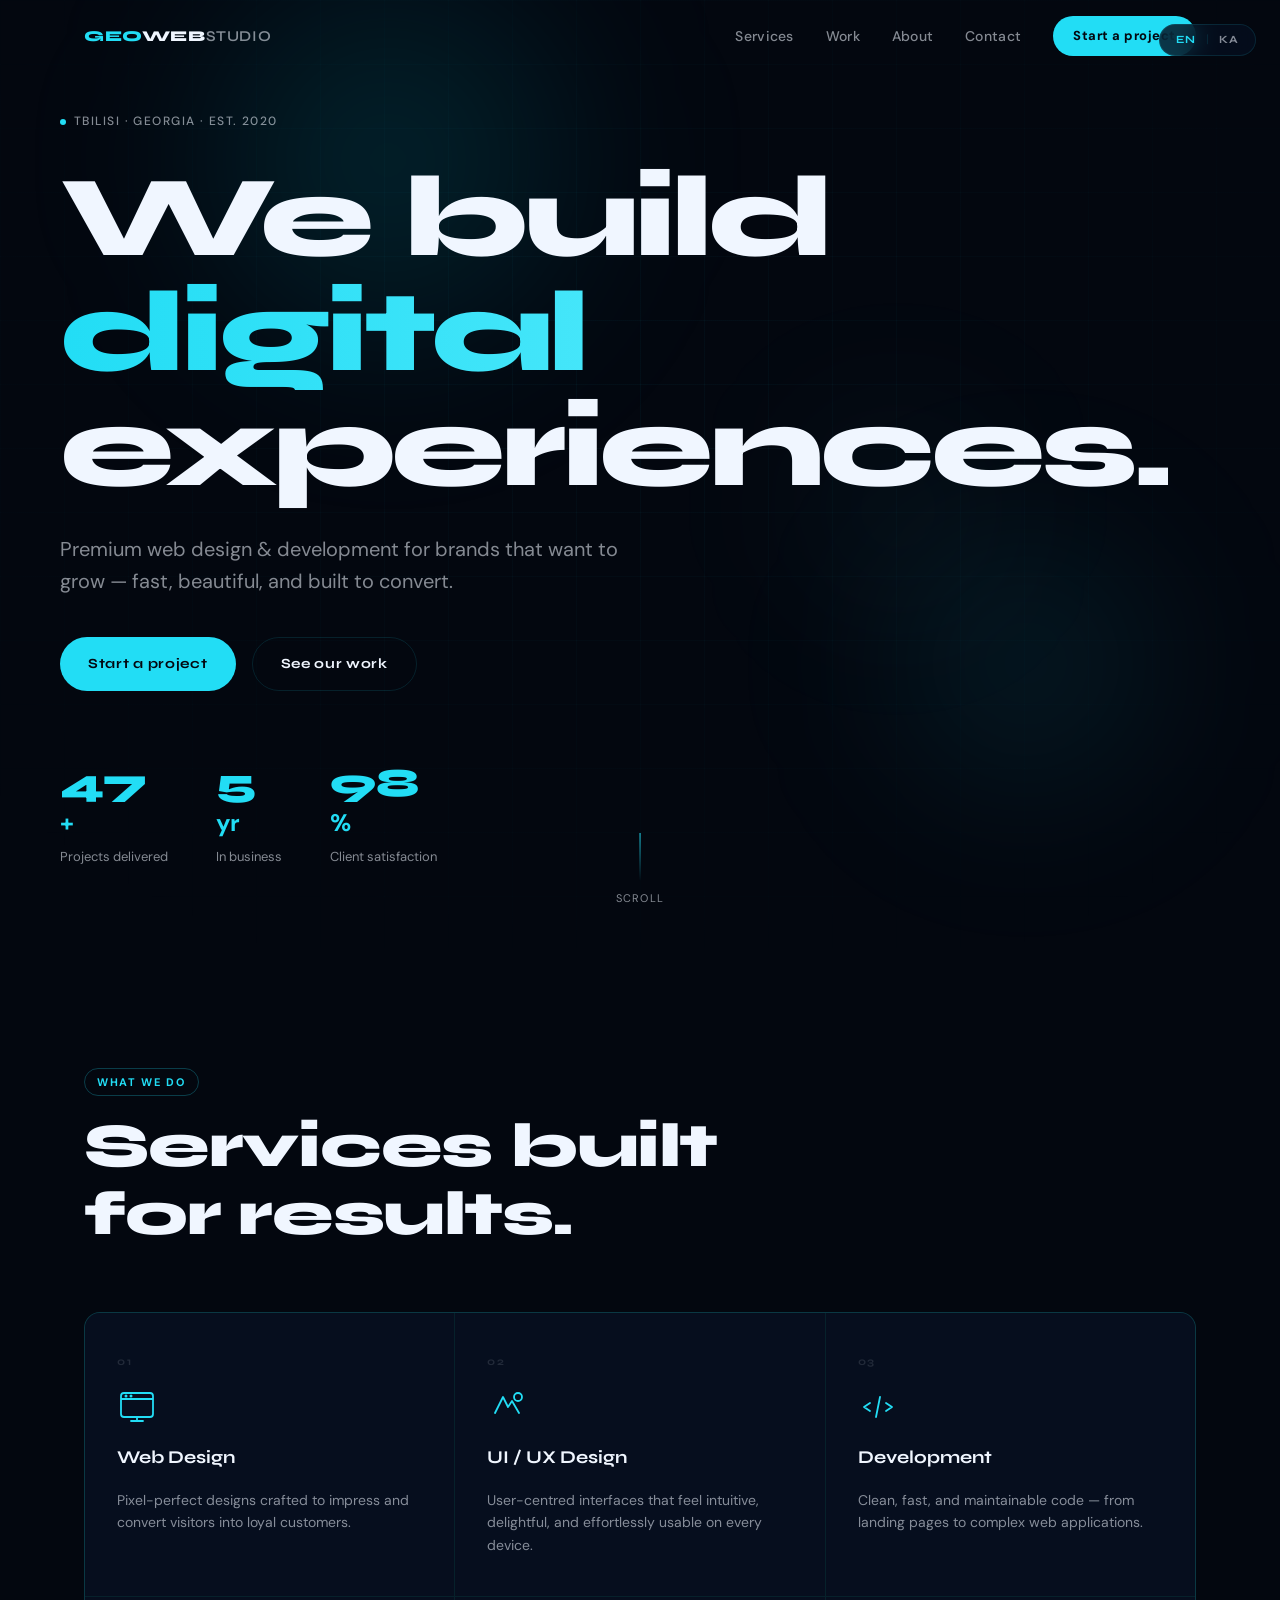
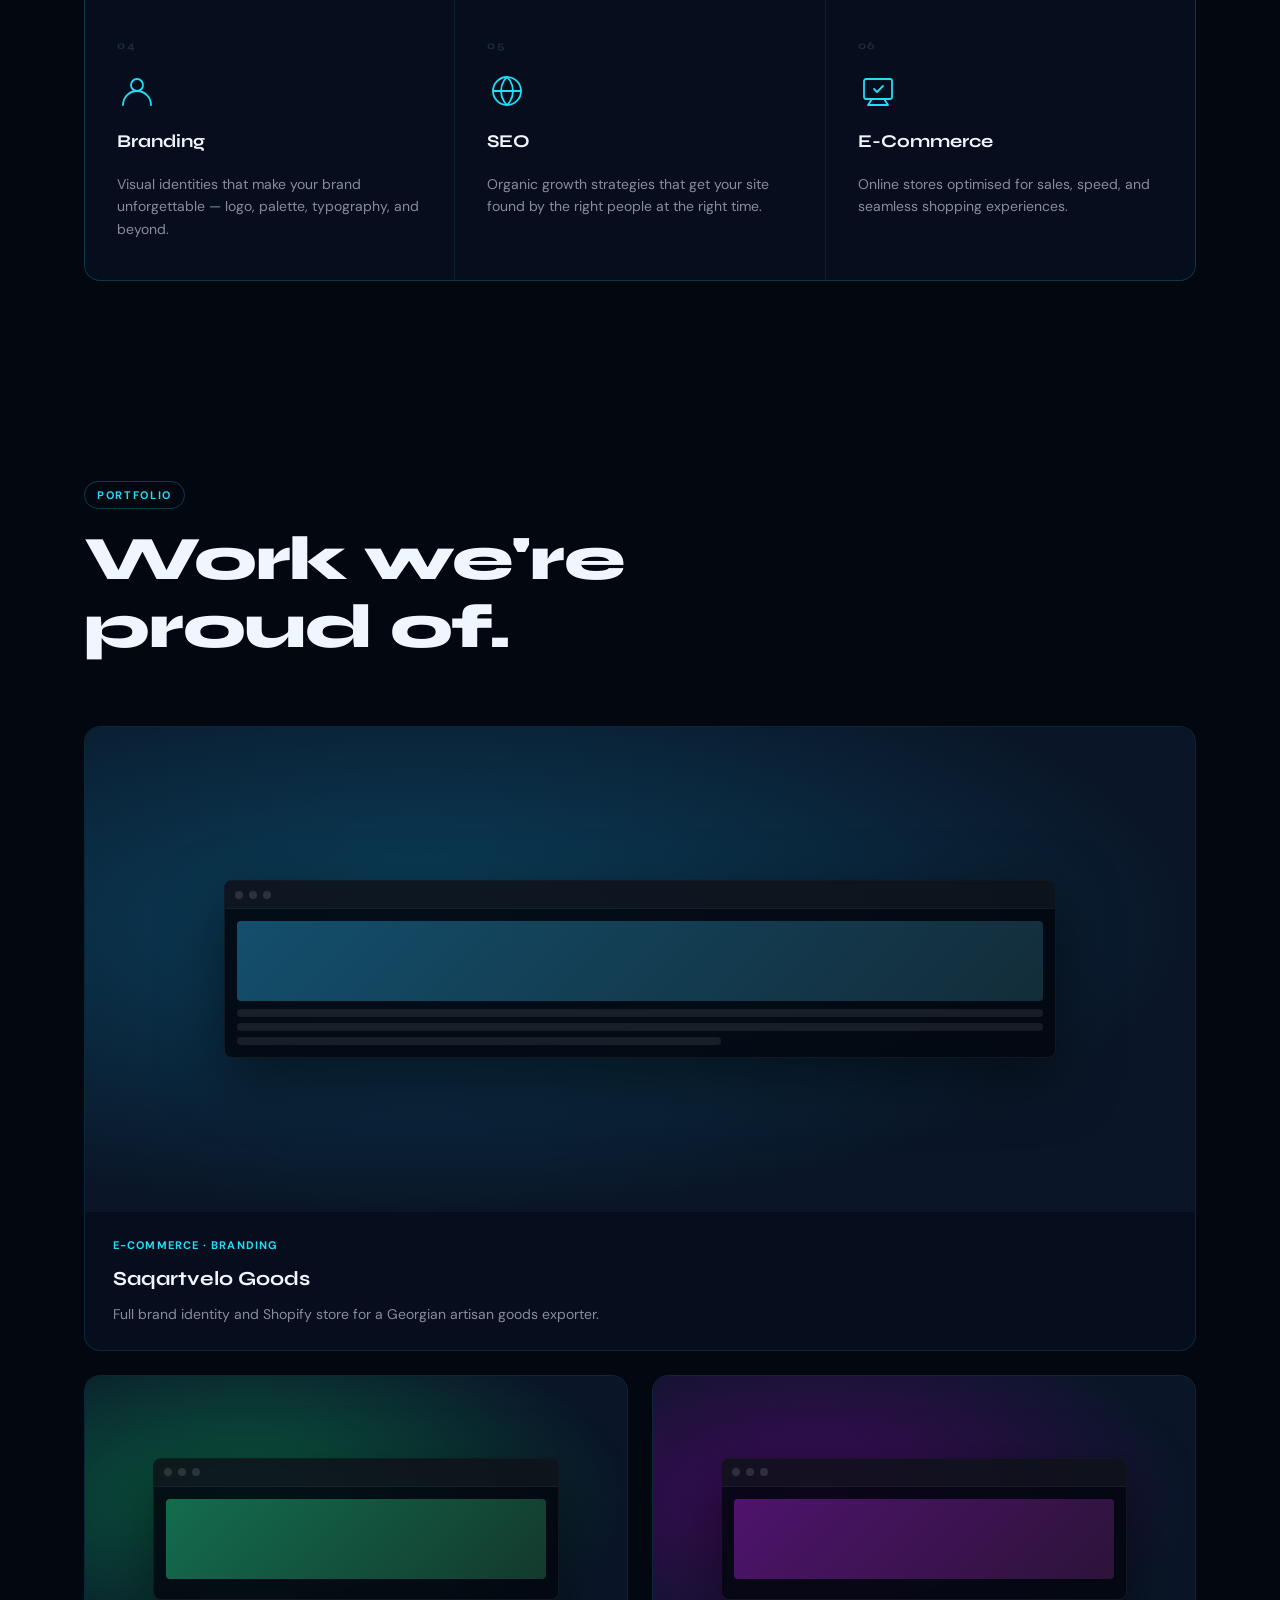
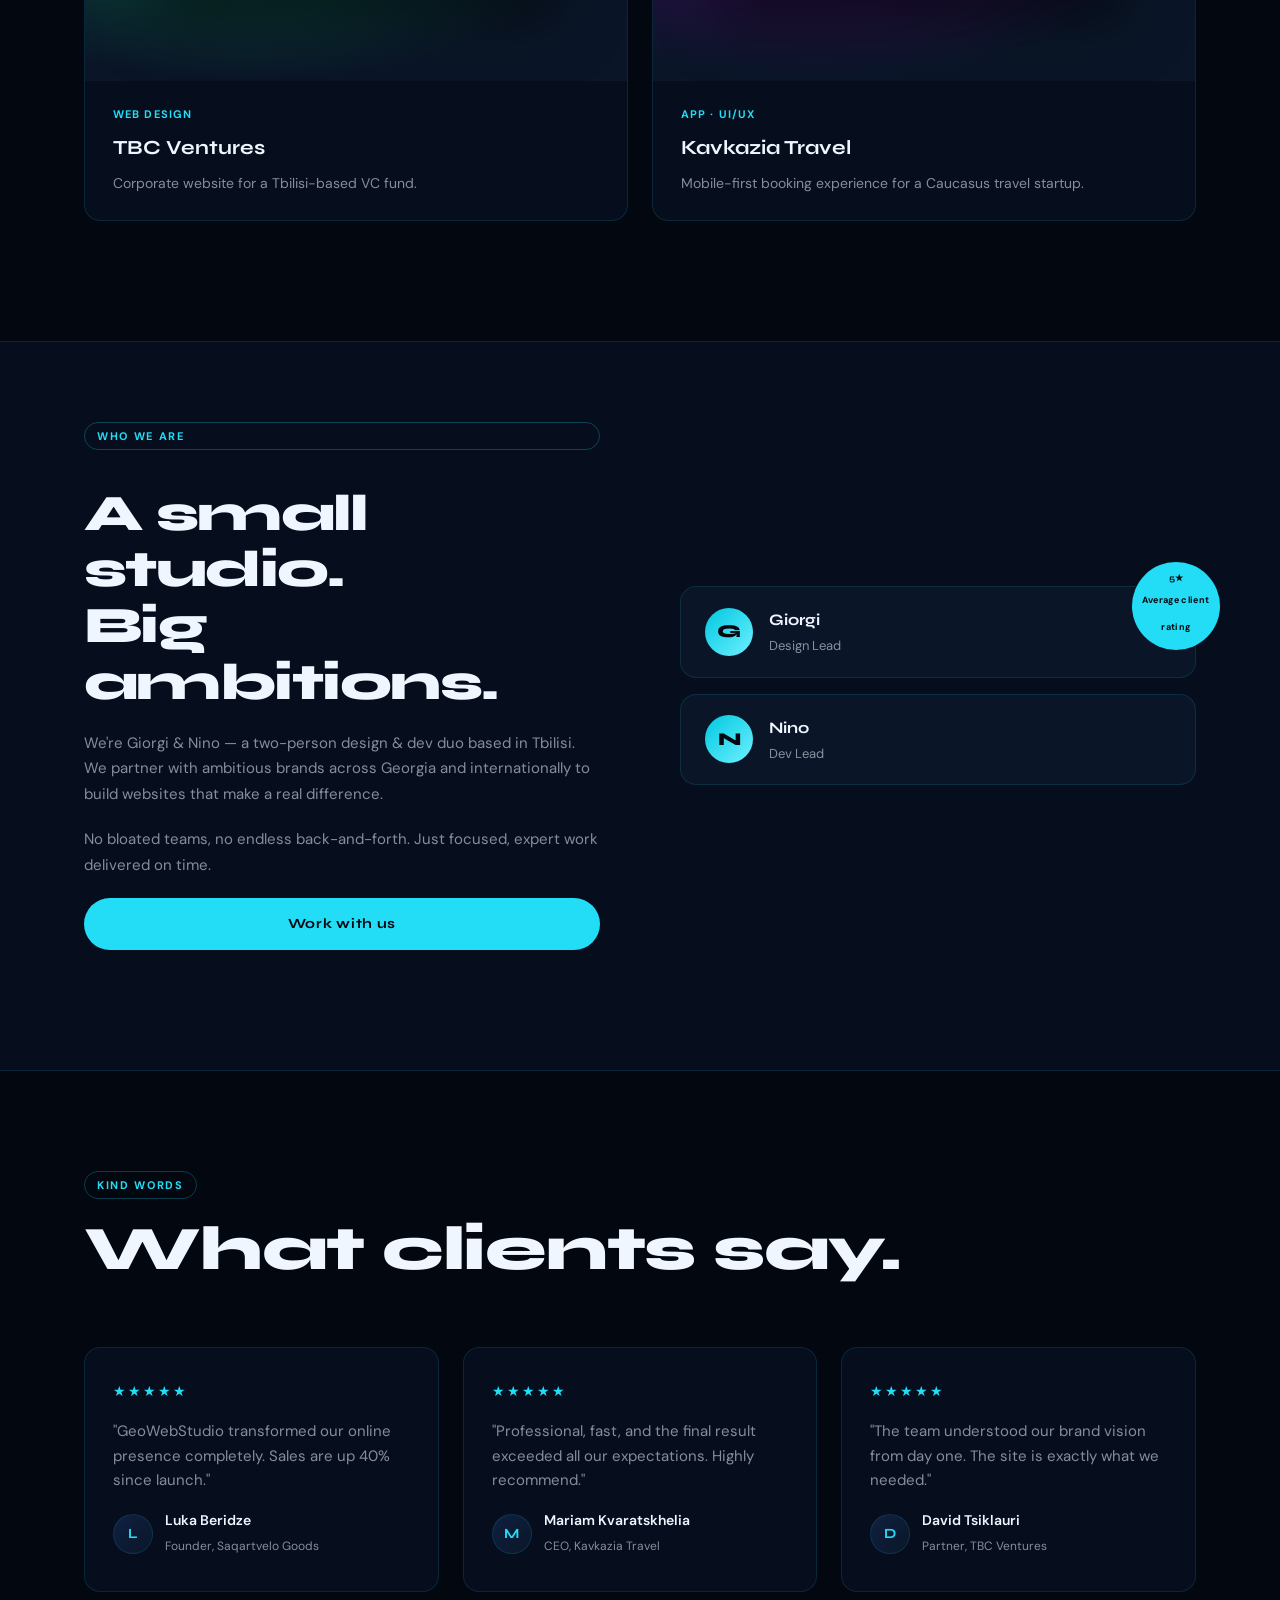
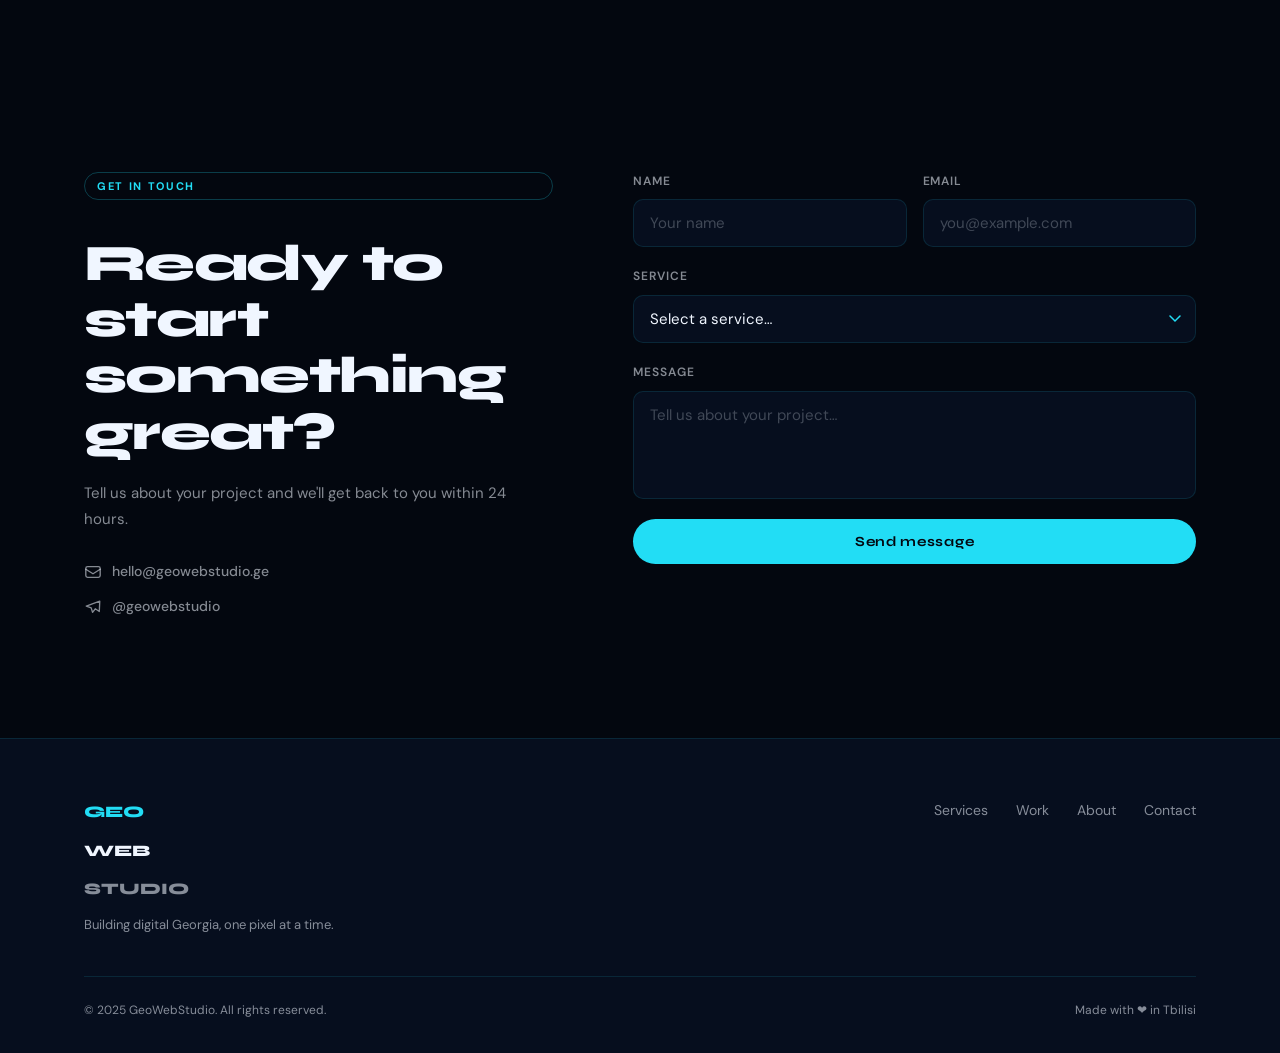
==== commit d8f5ccbb: "." ====
--- a/index.html
+++ b/index.html
@@ -45,7 +45,6 @@
   font-size: 16px;
   line-height: 1.65;
   overflow-x: hidden;
-  cursor: none;
 }
 
 /* Georgian font class applied by JS */
@@ -58,6 +57,35 @@
 ::-webkit-scrollbar-track { background: var(--navy-900); }
 ::-webkit-scrollbar-thumb { background: var(--cyan-500); border-radius: 3px; }
 
+/* ---- Custom Cursor ---- */
+#cursor {
+  position: fixed;
+  width: 8px; height: 8px;
+  background: var(--cyan-400);
+  border-radius: 50%;
+  pointer-events: none;
+  z-index: 9999;
+  transform: translate(-50%, -50%);
+  transition: transform .1s, background .2s;
+}
+#cursorFollower {
+  position: fixed;
+  width: 36px; height: 36px;
+  border: 1.5px solid var(--cyan-400);
+  border-radius: 50%;
+  pointer-events: none;
+  z-index: 9998;
+  transform: translate(-50%, -50%);
+  opacity: .5;
+  transition: opacity .3s, border-color .3s, width .3s var(--ease-out), height .3s var(--ease-out);
+}
+#cursor.cursor--hover { transform: translate(-50%, -50%) scale(2); background: var(--cyan-300); }
+#cursorFollower.cursor-follower--hover { width: 56px; height: 56px; opacity: .2; }
+
+@media (pointer: coarse) {
+  #cursor, #cursorFollower { display: none; }
+  body { cursor: auto; }
+}
 
 /* ---- Language Switch ---- */
 .lang-switch {
@@ -360,32 +388,6 @@
   50% { opacity: .3; height: 24px; }
 }
 
-/* ===== MARQUEE ===== */
-.marquee-wrap {
-  overflow: hidden;
-  border-top: 1px solid var(--border);
-  border-bottom: 1px solid var(--border);
-  background: var(--navy-900);
-  padding: 16px 0;
-}
-.marquee {
-  display: flex; gap: 48px; align-items: center;
-  width: max-content;
-  animation: marquee 22s linear infinite;
-  white-space: nowrap;
-}
-.marquee span {
-  font-family: var(--font-display);
-  font-size: 14px; font-weight: 700; letter-spacing: .1em;
-  text-transform: uppercase; color: var(--white-dim);
-}
-.marquee .sep { color: var(--cyan-400); font-size: 10px; }
-@keyframes marquee {
-  from { transform: translateX(0); }
-  to { transform: translateX(-50%); }
-}
-.marquee-wrap:hover .marquee { animation-play-state: paused; }
-
 /* ===== SERVICES ===== */
 .services { padding: 120px 0; }
 
@@ -742,10 +744,6 @@
 </style>
 </head>
 <body>
-
-  <!-- Custom cursor -->
-  <div id="cursor"></div>
-  <div id="cursorFollower"></div>
 
   <!-- Language toggle -->
   <div class="lang-switch" id="langSwitch">
@@ -824,24 +822,6 @@
       <span data-en="Scroll" data-ka="სქროლი">Scroll</span>
     </div>
   </section>
-
-  <!-- ===== MARQUEE ===== -->
-  <div class="marquee-wrap">
-    <div class="marquee">
-      <span>Web Design</span><span class="sep">✦</span>
-      <span>UI/UX</span><span class="sep">✦</span>
-      <span>Development</span><span class="sep">✦</span>
-      <span>Branding</span><span class="sep">✦</span>
-      <span>SEO</span><span class="sep">✦</span>
-      <span>E-Commerce</span><span class="sep">✦</span>
-      <span>Web Design</span><span class="sep">✦</span>
-      <span>UI/UX</span><span class="sep">✦</span>
-      <span>Development</span><span class="sep">✦</span>
-      <span>Branding</span><span class="sep">✦</span>
-      <span>SEO</span><span class="sep">✦</span>
-      <span>E-Commerce</span><span class="sep">✦</span>
-    </div>
-  </div>
 
   <!-- ===== SERVICES ===== -->
   <section class="services" id="services">
@@ -1200,43 +1180,6 @@
 // Apply on load
 applyLanguage(currentLang);
 
-/* ============================================================
-   CUSTOM CURSOR (desktop only)
-   ============================================================ */
-const cursor = document.getElementById('cursor');
-const cursorFollower = document.getElementById('cursorFollower');
-
-if (cursor && cursorFollower && window.matchMedia('(pointer: fine)').matches) {
-  let mouseX = 0, mouseY = 0;
-  let followerX = 0, followerY = 0;
-
-  document.addEventListener('mousemove', (e) => {
-    mouseX = e.clientX;
-    mouseY = e.clientY;
-    cursor.style.left = mouseX + 'px';
-    cursor.style.top = mouseY + 'px';
-  });
-
-  (function animateFollower() {
-    followerX += (mouseX - followerX) * 0.1;
-    followerY += (mouseY - followerY) * 0.1;
-    cursorFollower.style.left = followerX + 'px';
-    cursorFollower.style.top = followerY + 'px';
-    requestAnimationFrame(animateFollower);
-  })();
-
-  const hoverTargets = document.querySelectorAll('a, button, .service-card, .project-card, input, textarea, select');
-  hoverTargets.forEach(el => {
-    el.addEventListener('mouseenter', () => {
-      cursor.classList.add('cursor--hover');
-      cursorFollower.classList.add('cursor-follower--hover');
-    });
-    el.addEventListener('mouseleave', () => {
-      cursor.classList.remove('cursor--hover');
-      cursorFollower.classList.remove('cursor-follower--hover');
-    });
-  });
-}
 
 /* ============================================================
    NAV SCROLL
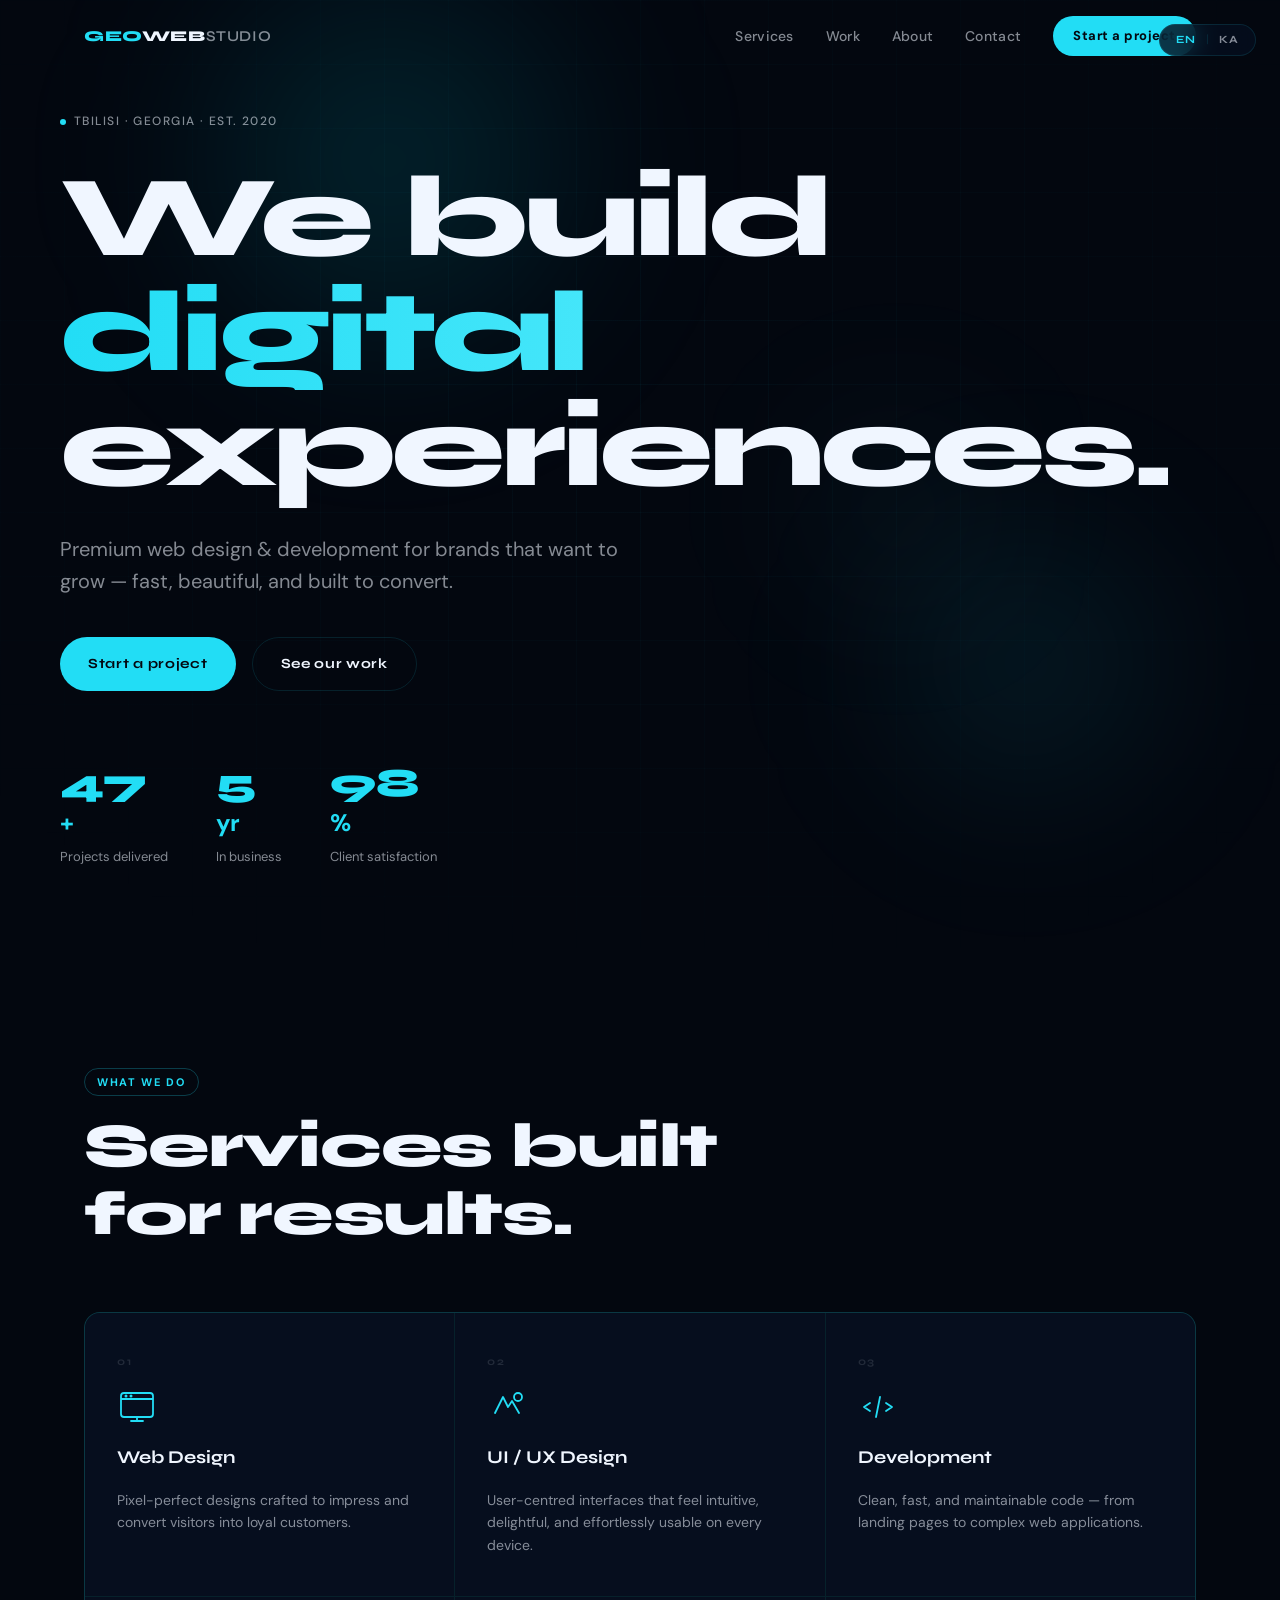
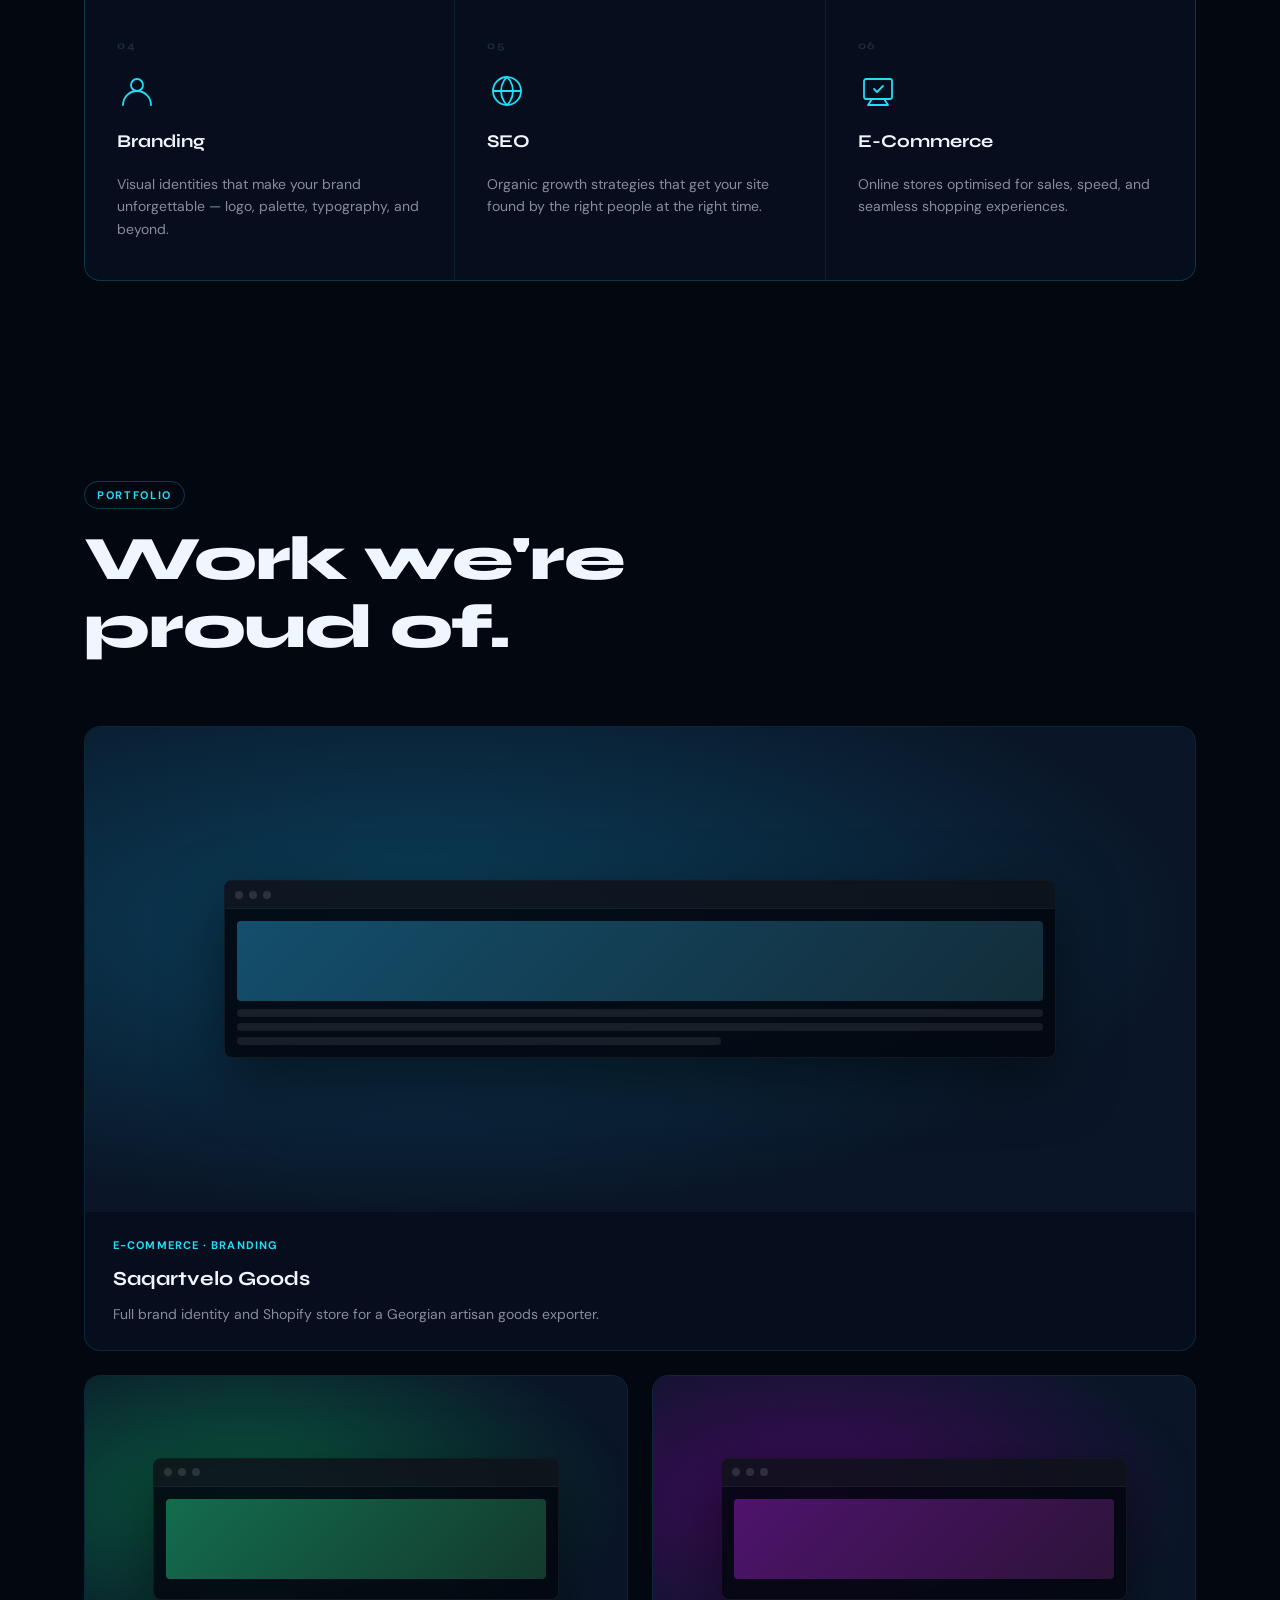
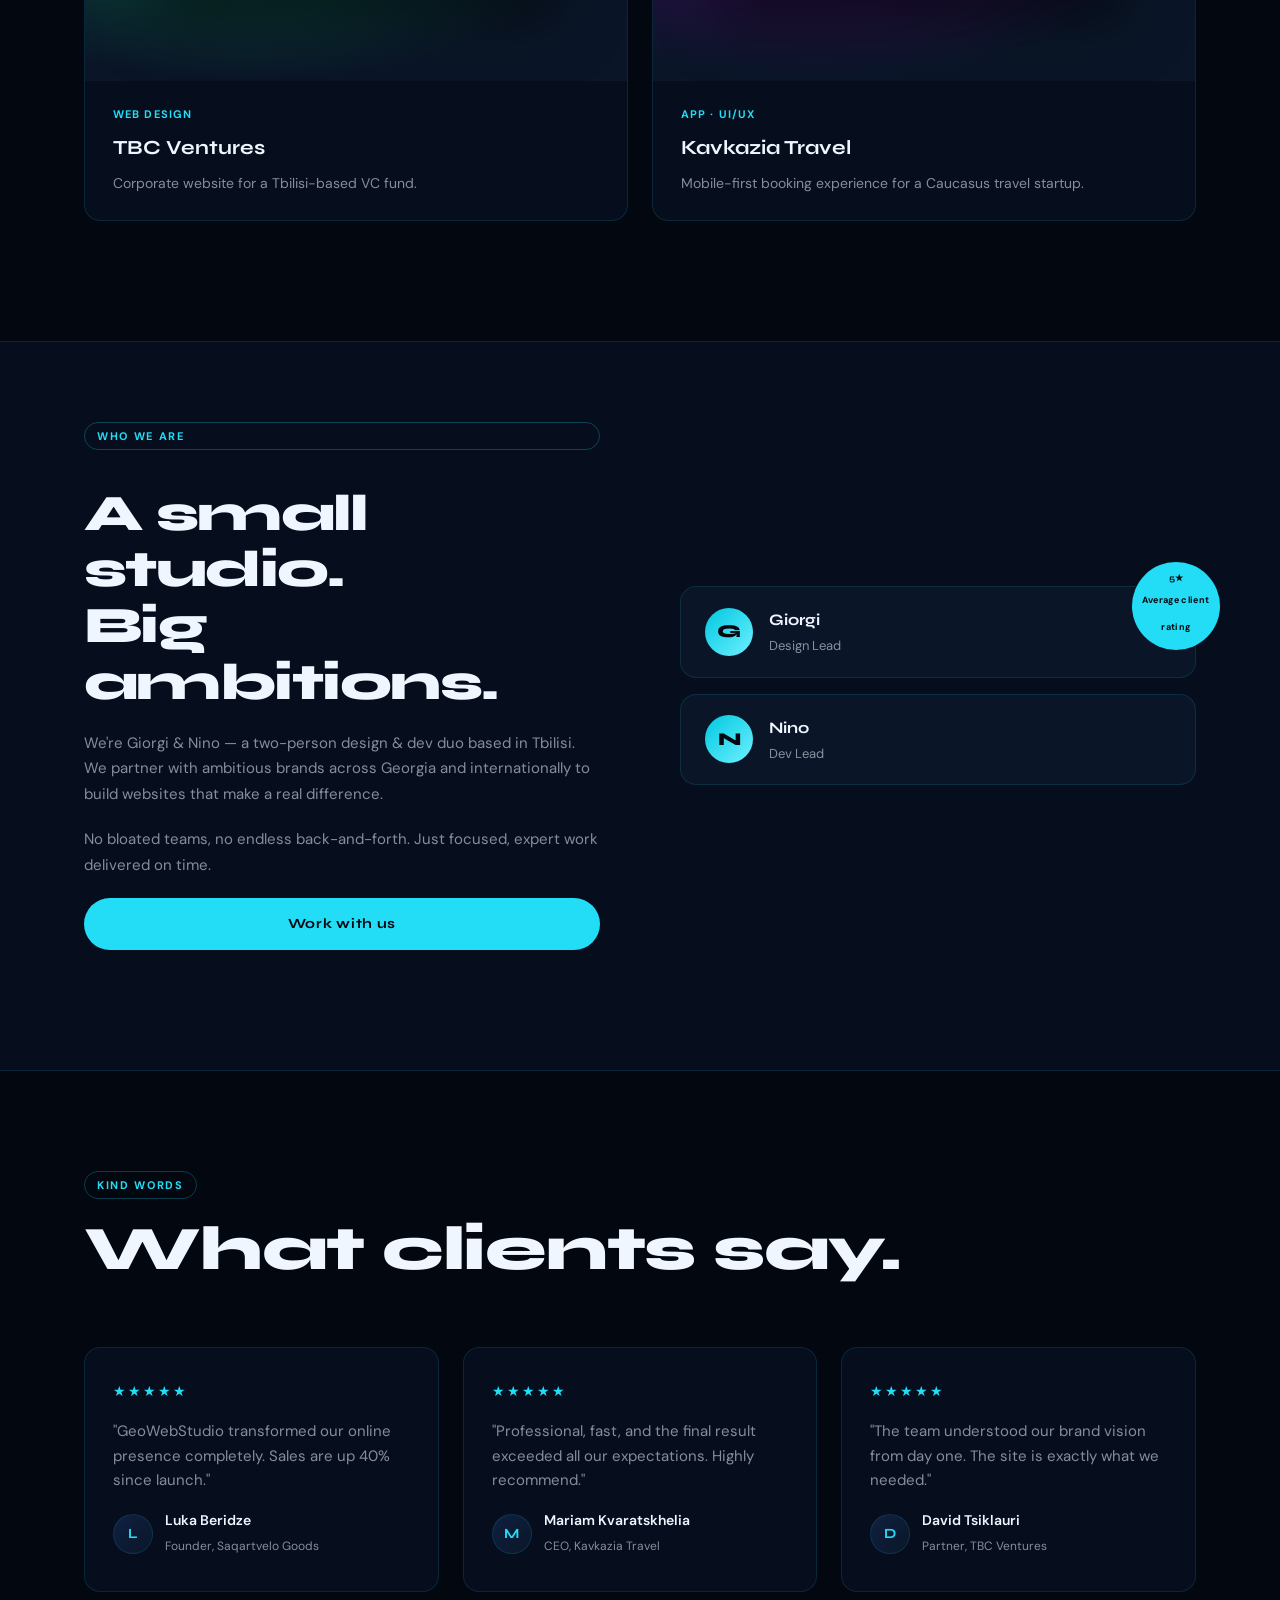
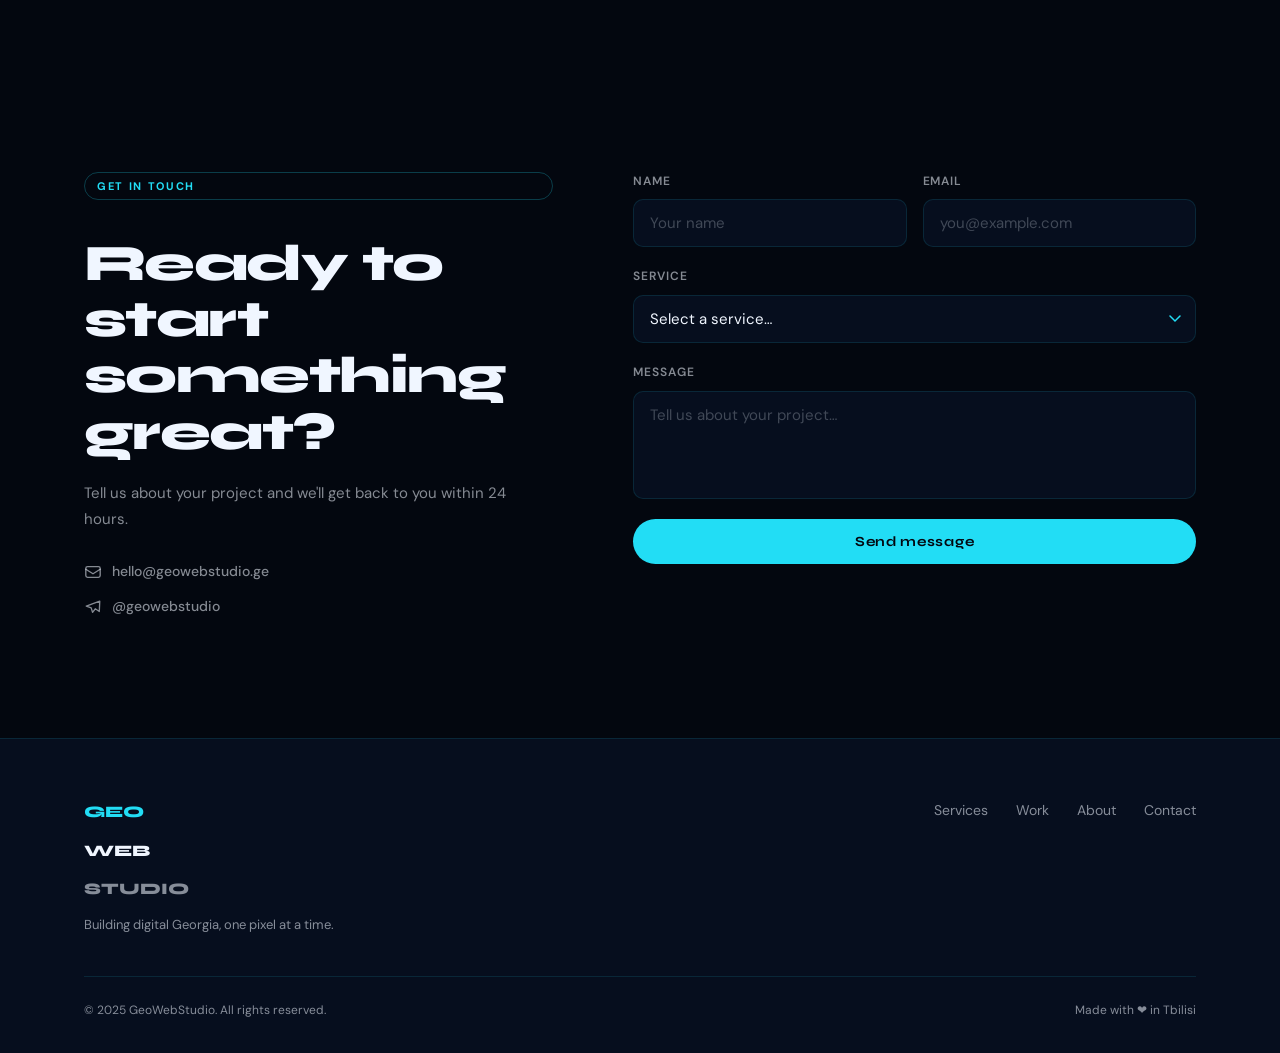
==== commit 084a69d9: "." ====
--- a/index.html
+++ b/index.html
@@ -815,11 +815,6 @@
           <span class="stat__label" data-en="Client satisfaction" data-ka="კმაყოფილება">Client satisfaction</span>
         </div>
       </div>
-    </div>
-
-    <div class="hero__scroll-hint">
-      <div class="scroll-line"></div>
-      <span data-en="Scroll" data-ka="სქროლი">Scroll</span>
     </div>
   </section>
 
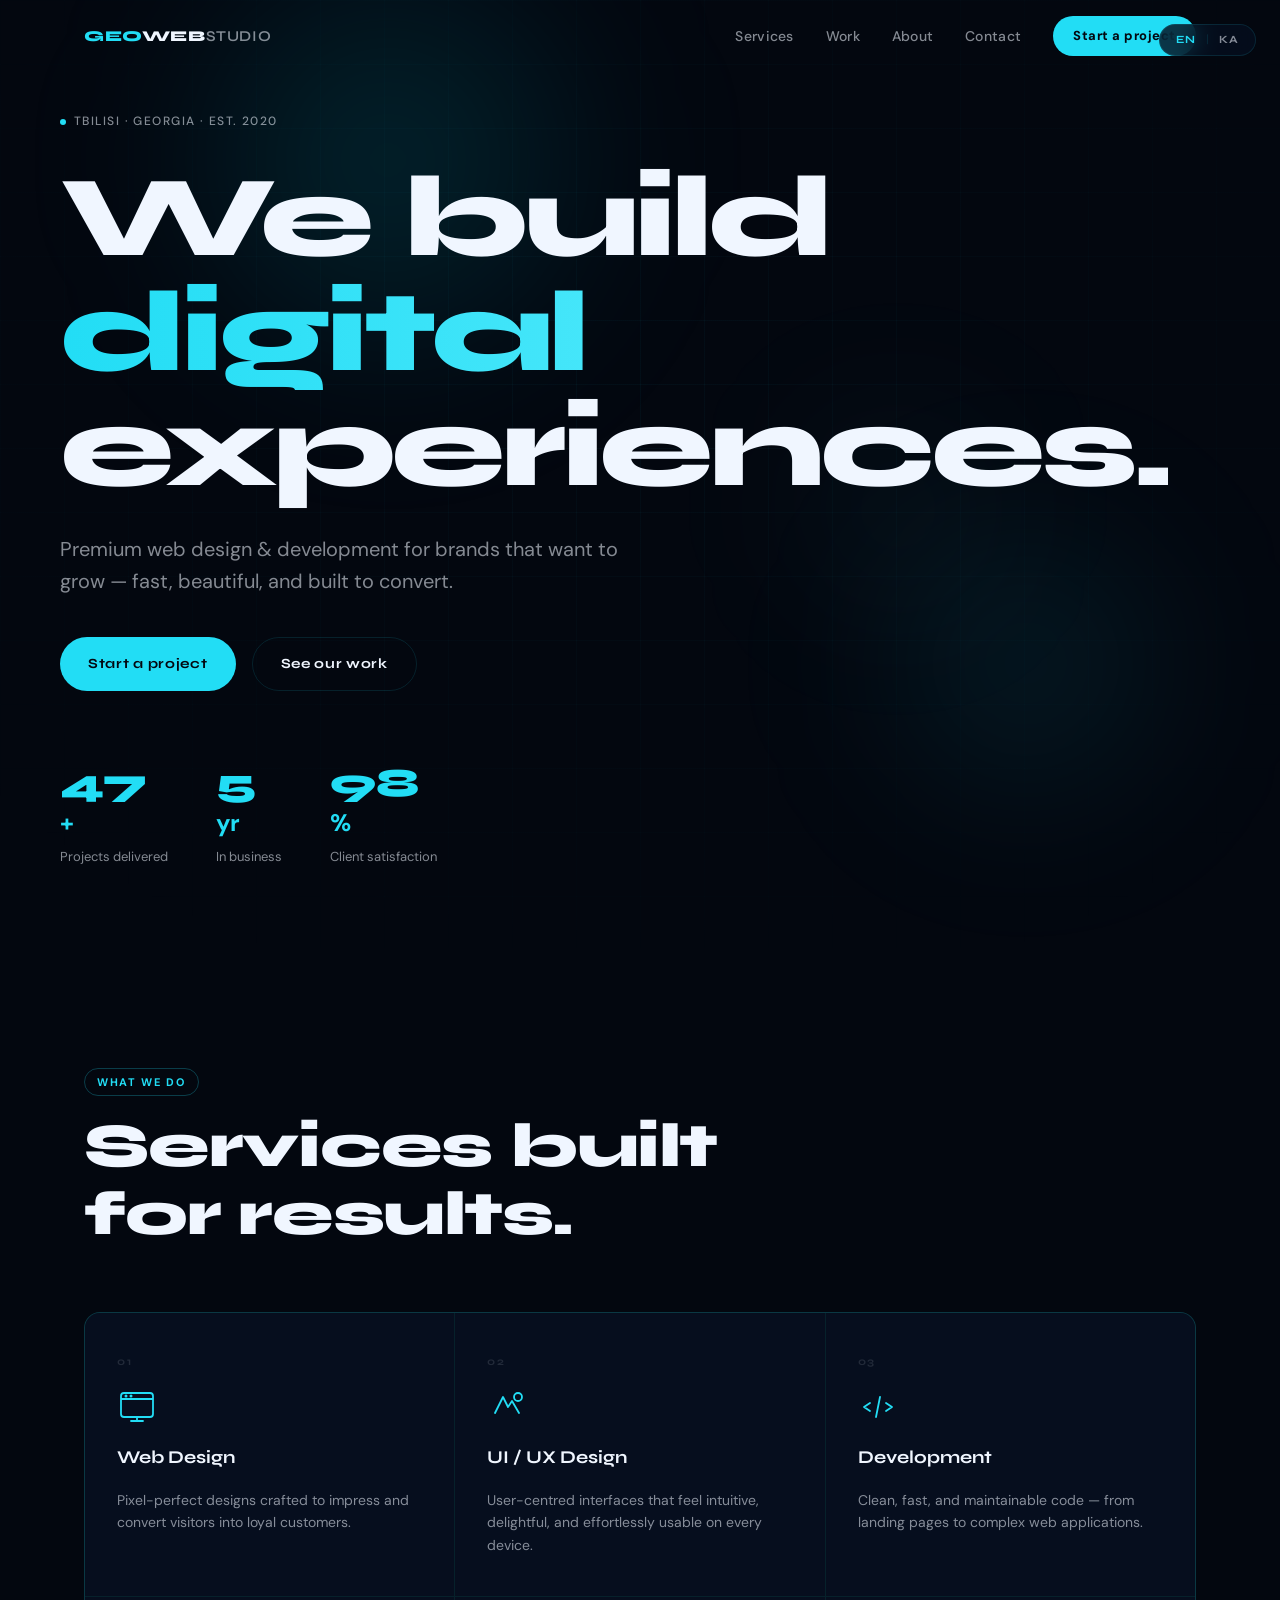
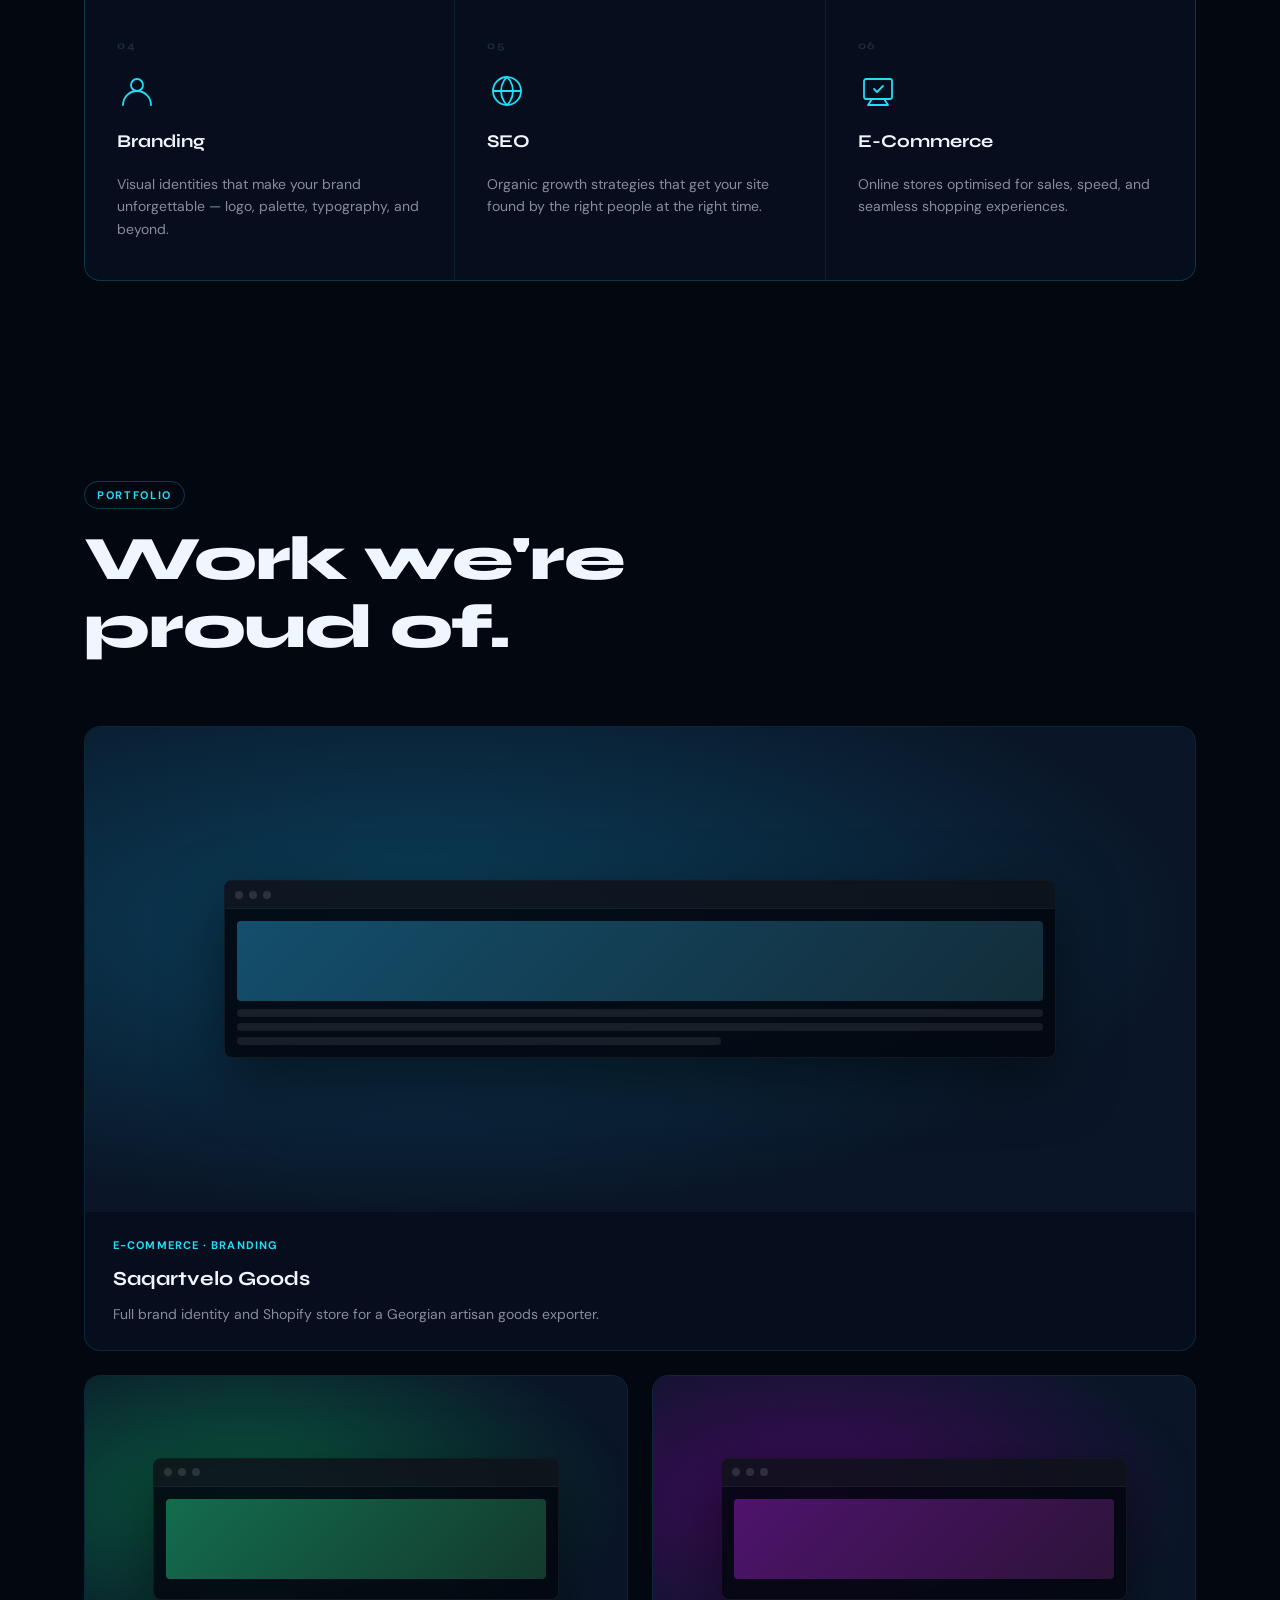
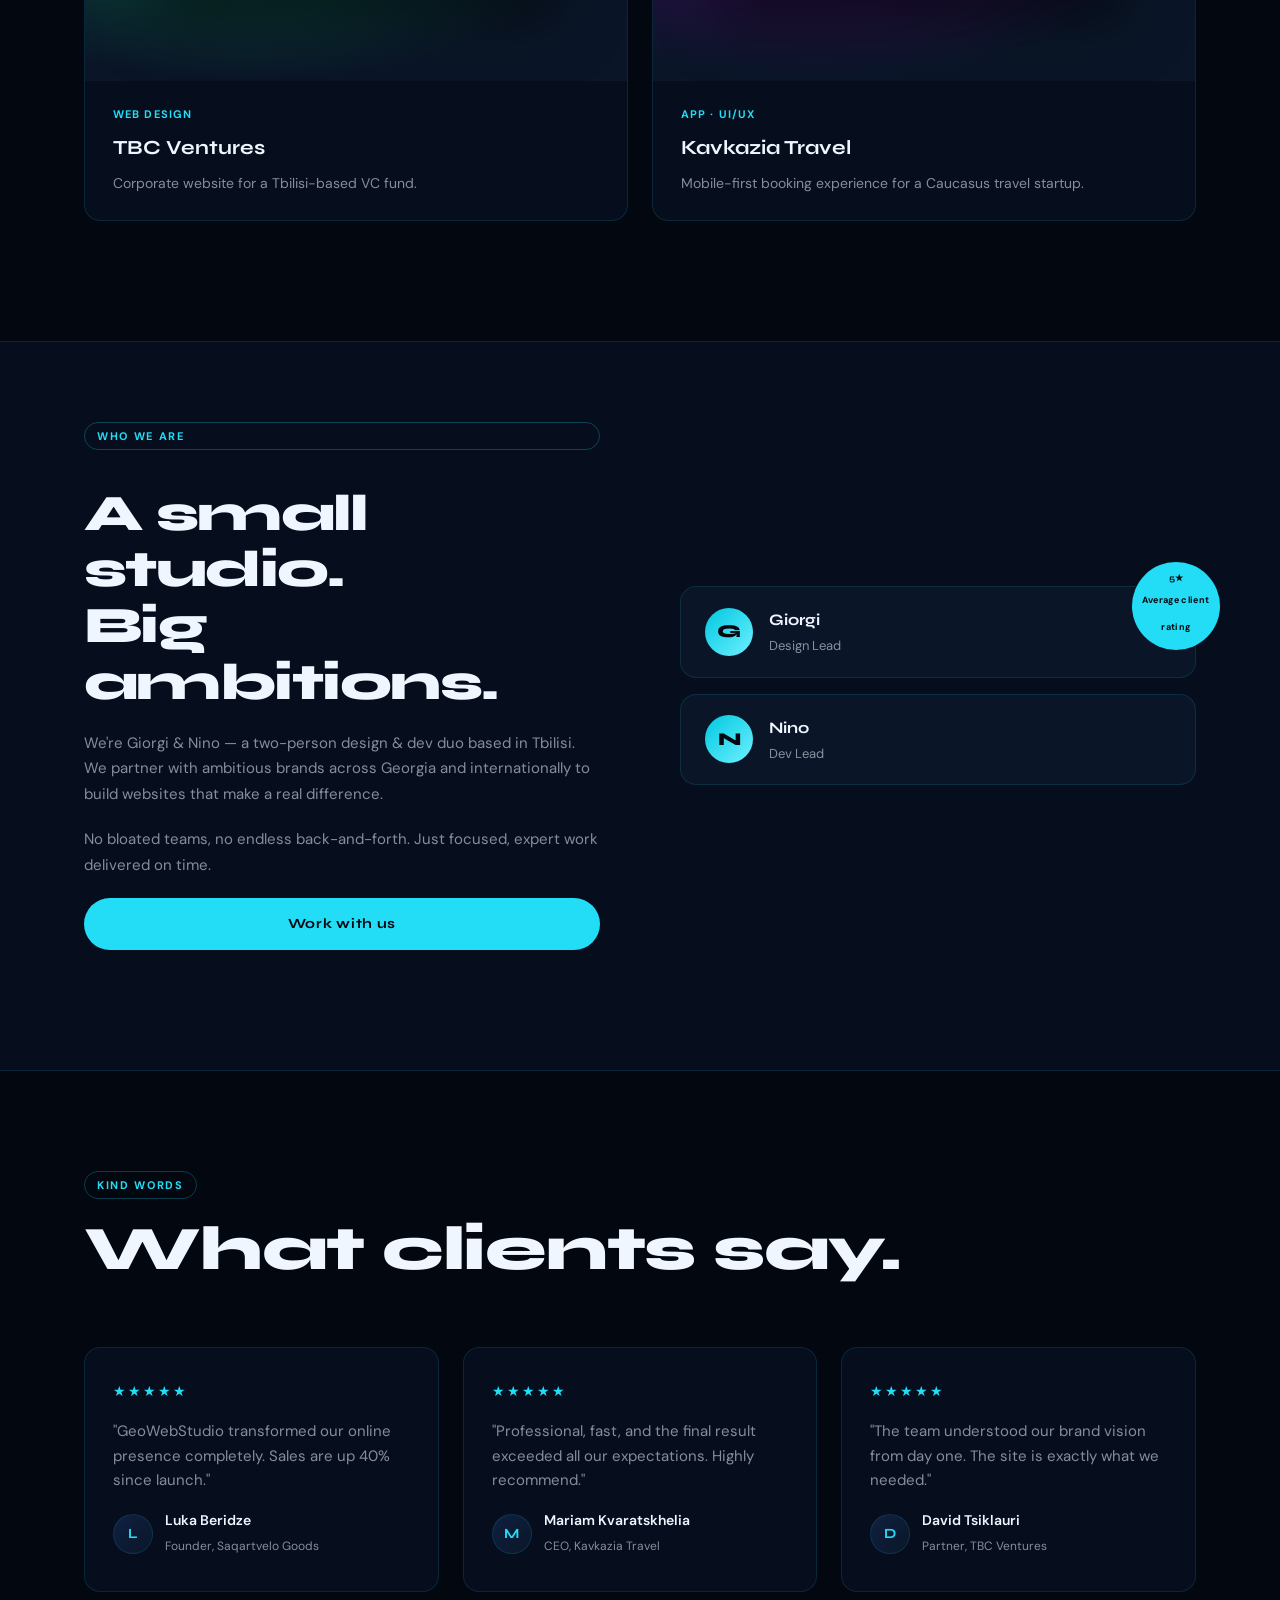
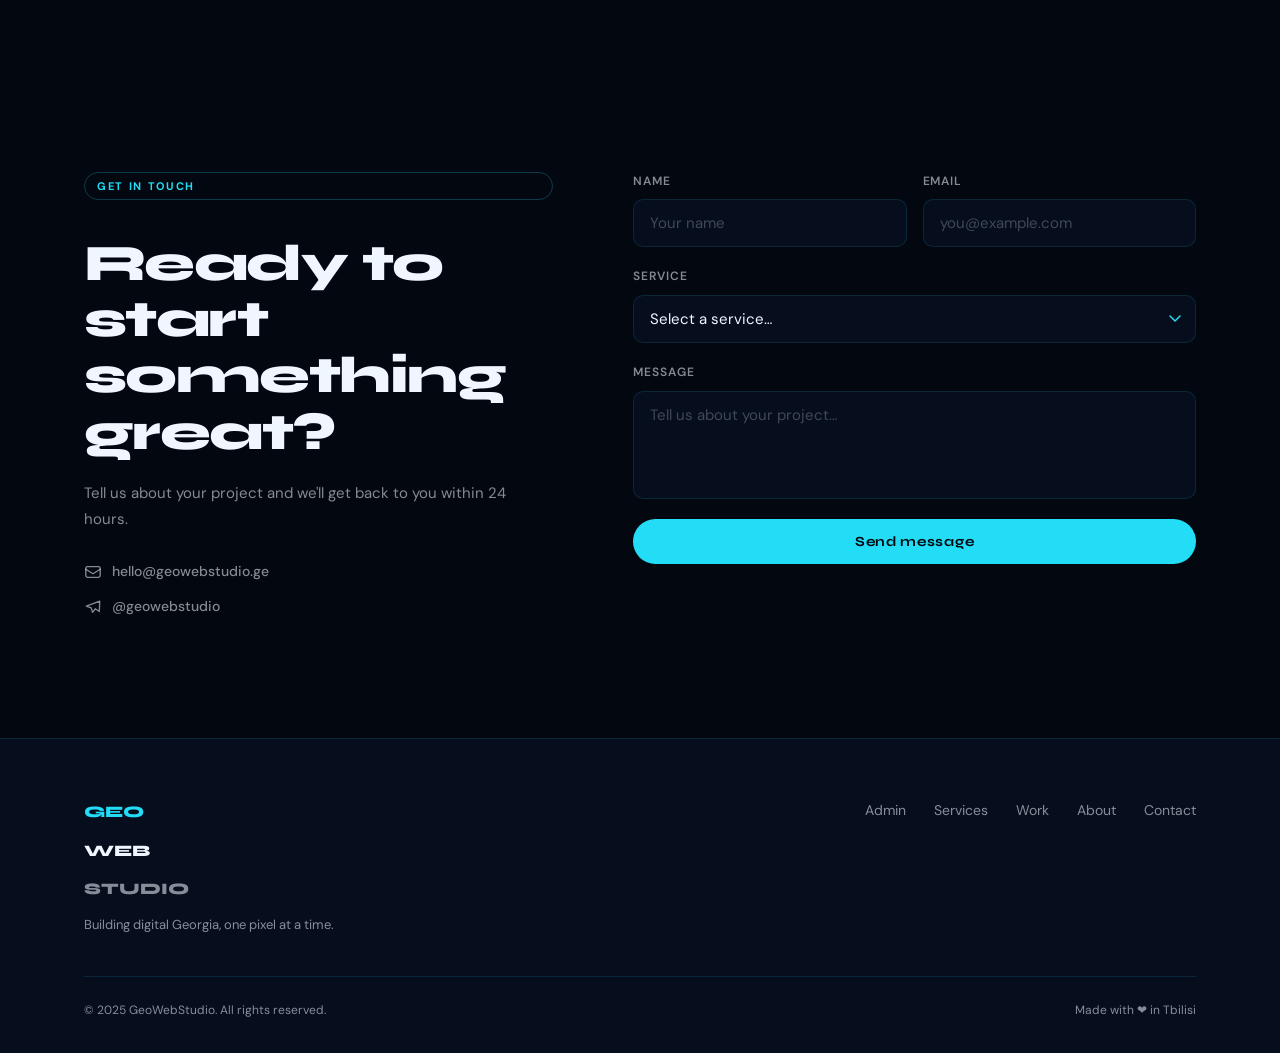
==== commit 7191d8dc: "." ====
--- a/index.html
+++ b/index.html
@@ -1095,6 +1095,7 @@
           <p data-en="Building digital Georgia, one pixel at a time." data-ka="ციფრულ საქართველოს ვქმნით — ერთი პიქსელი ერთდროულად.">Building digital Georgia, one pixel at a time.</p>
         </div>
         <nav class="footer__nav">
+          <a href="admin.html" data-en="Admin" data-ka="ადმინი">Admin</a>
           <a href="#services" data-en="Services" data-ka="სერვისები">Services</a>
           <a href="#work" data-en="Work" data-ka="ნამუშევრები">Work</a>
           <a href="#about" data-en="About" data-ka="ჩვენს შესახებ">About</a>
